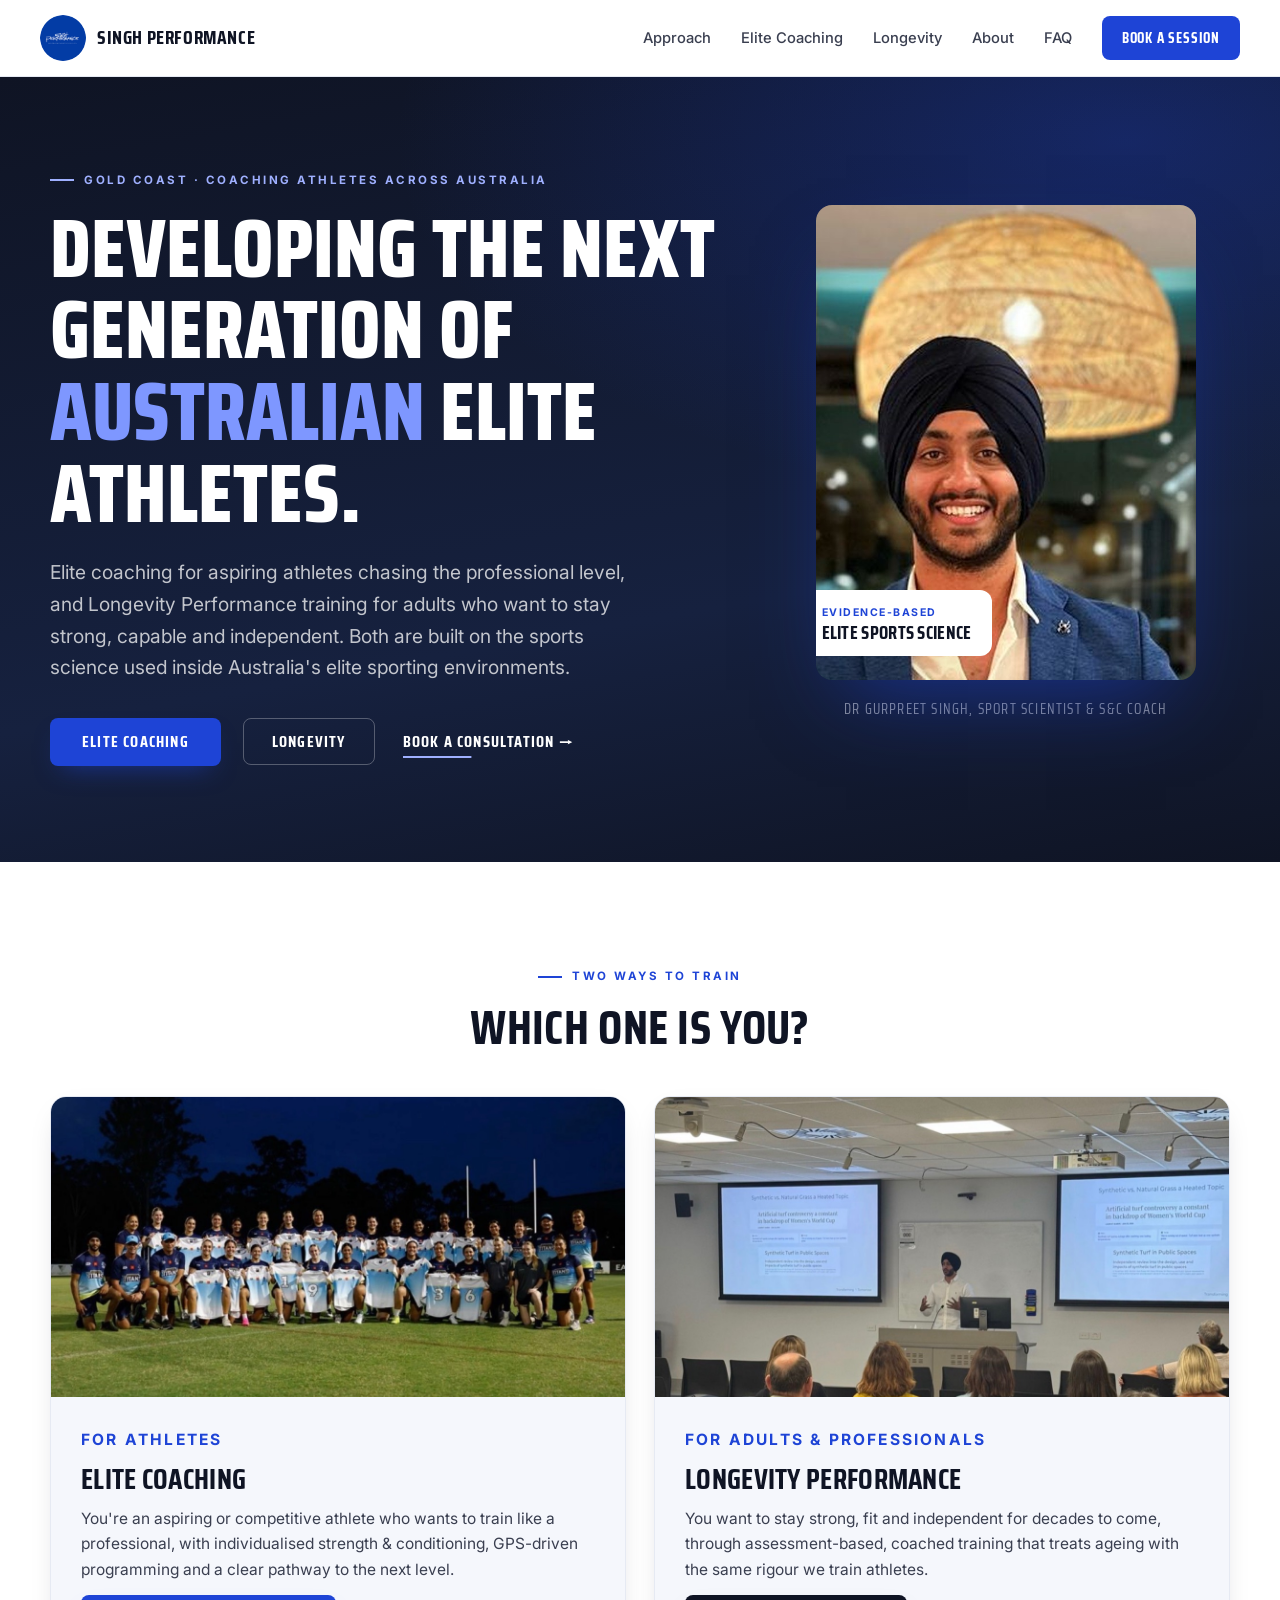
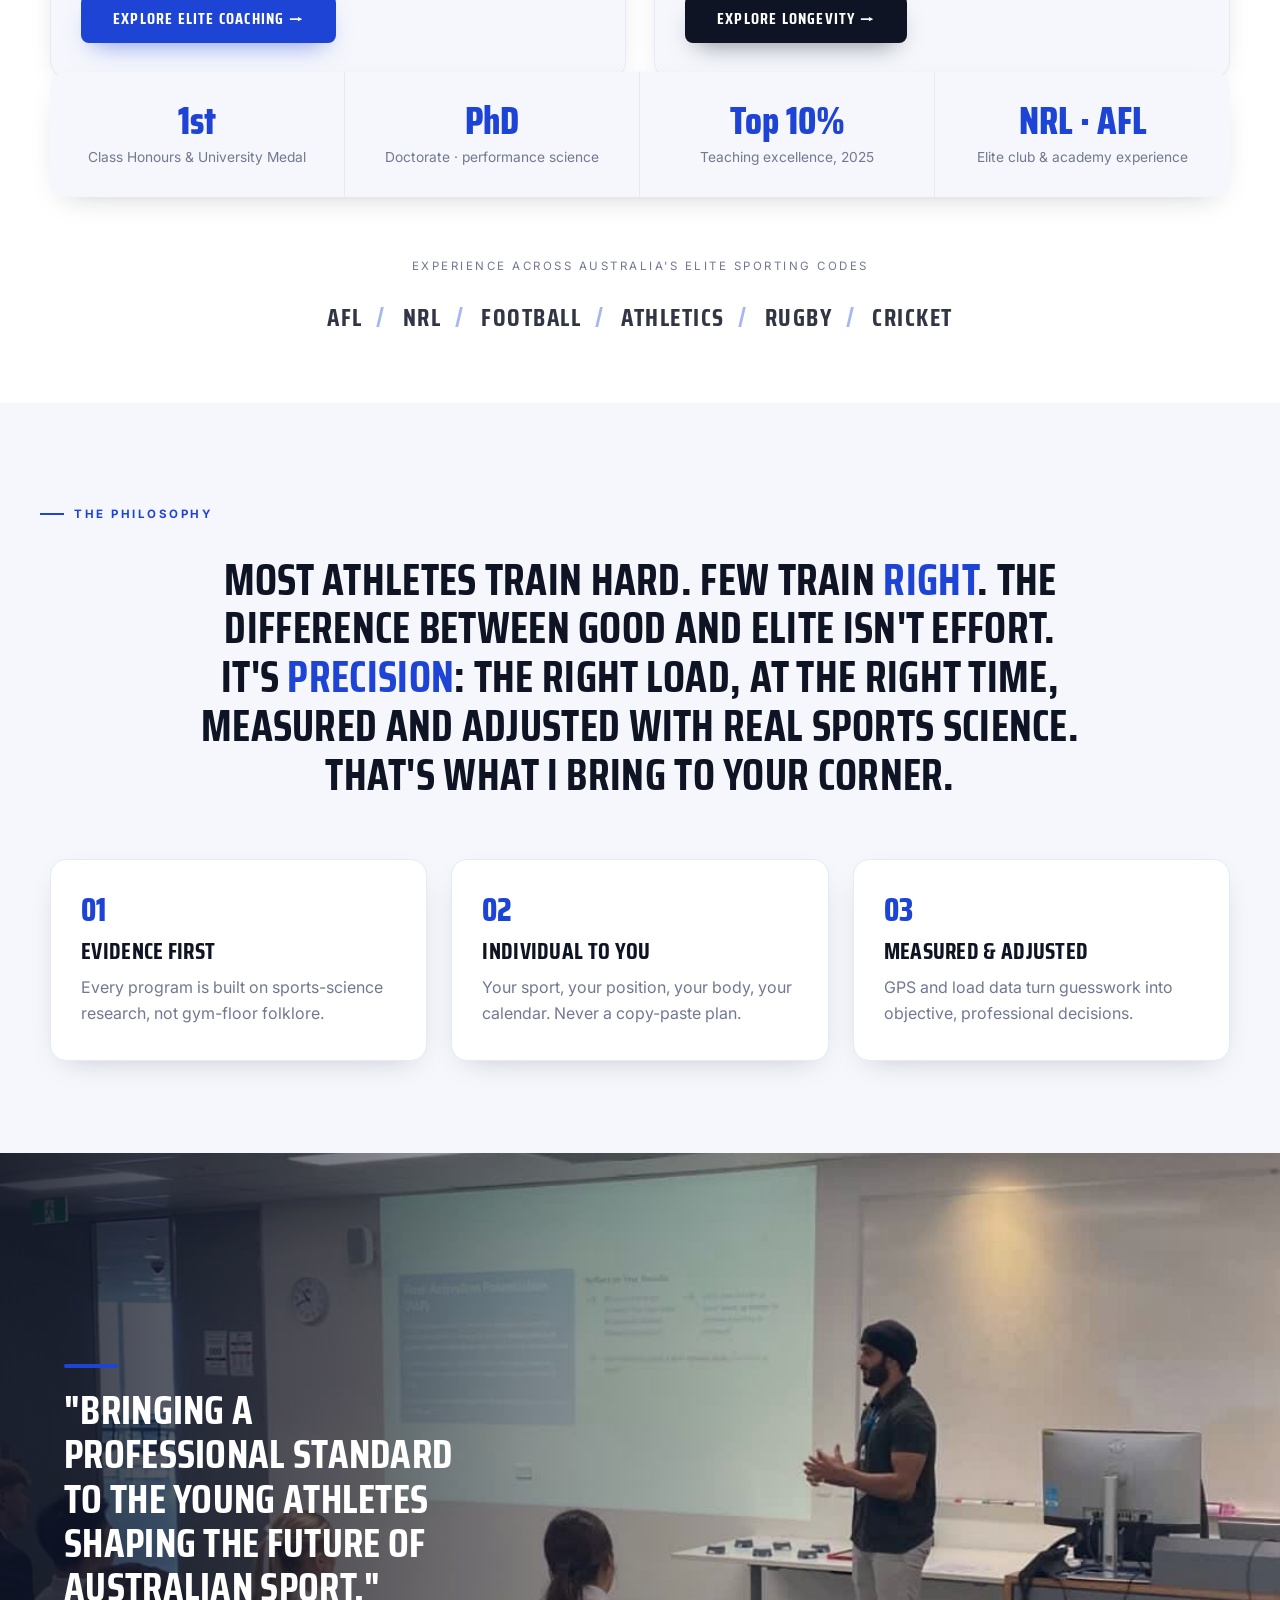
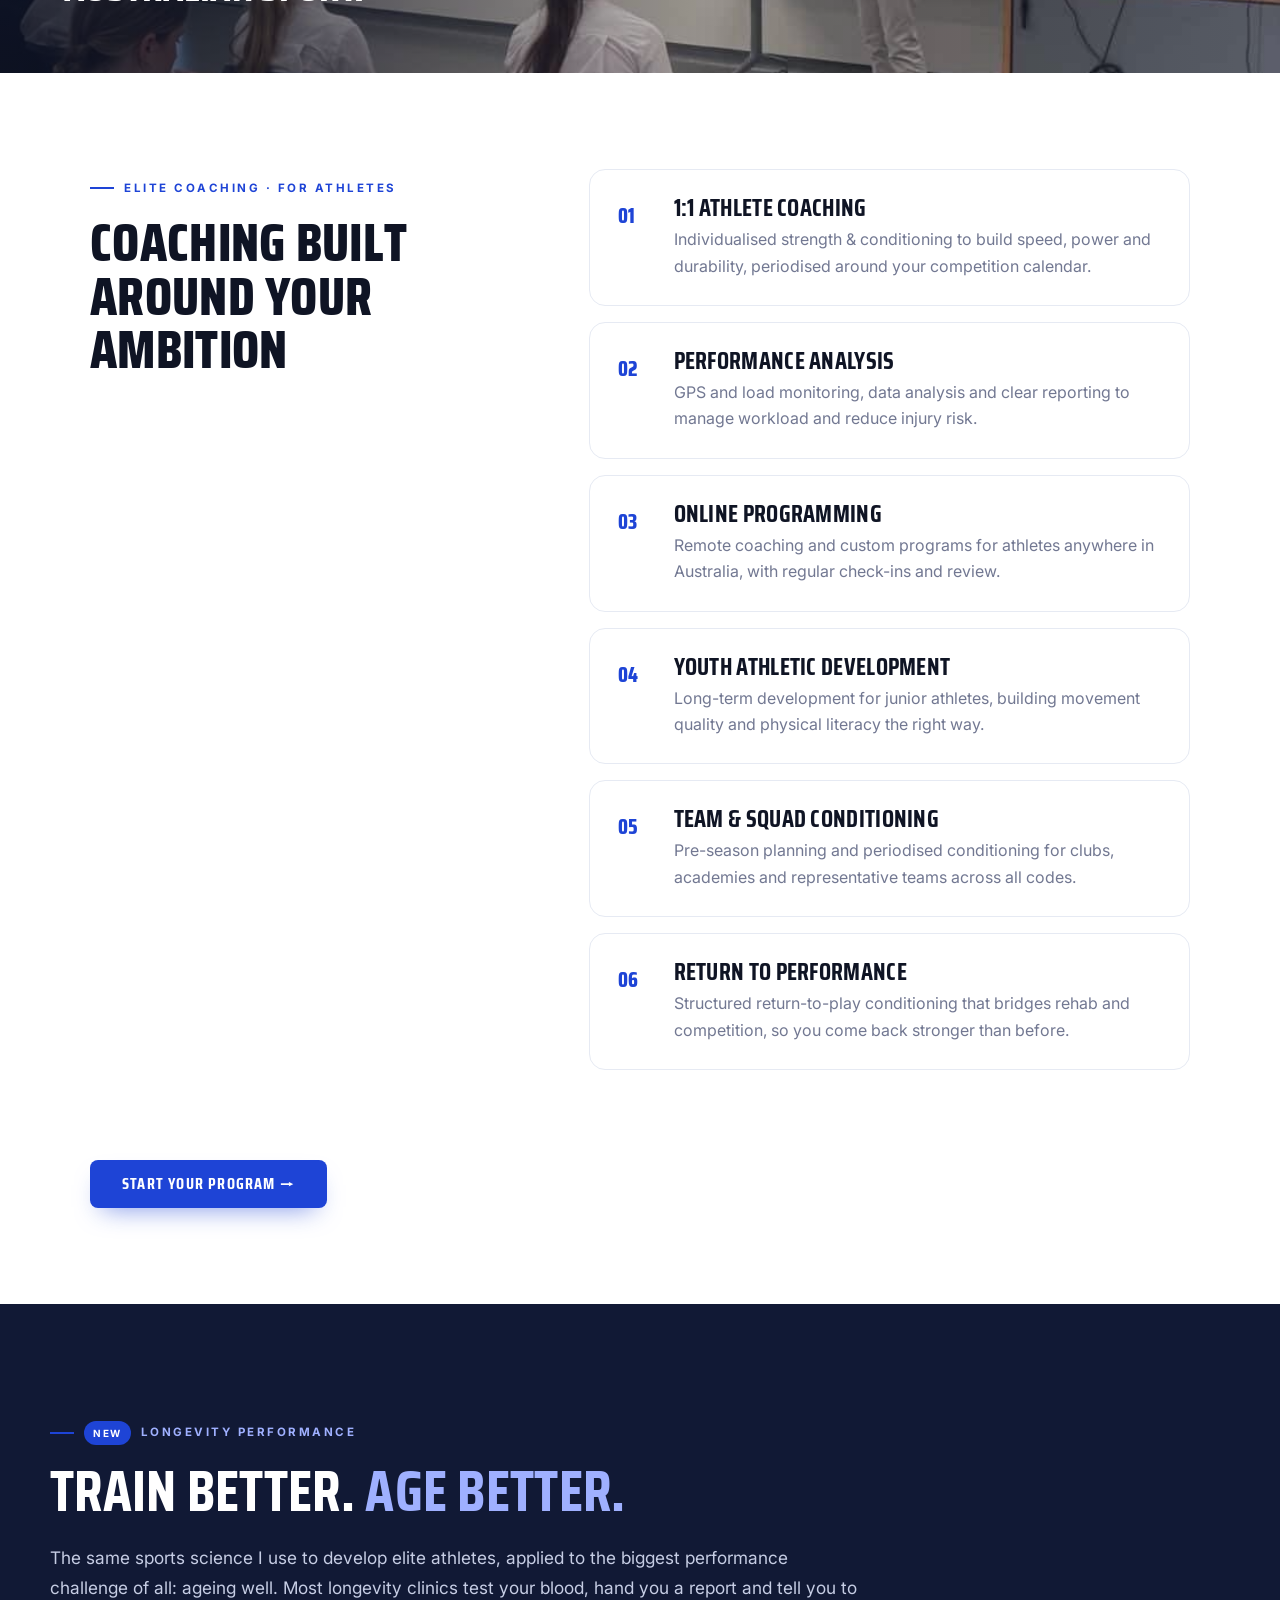
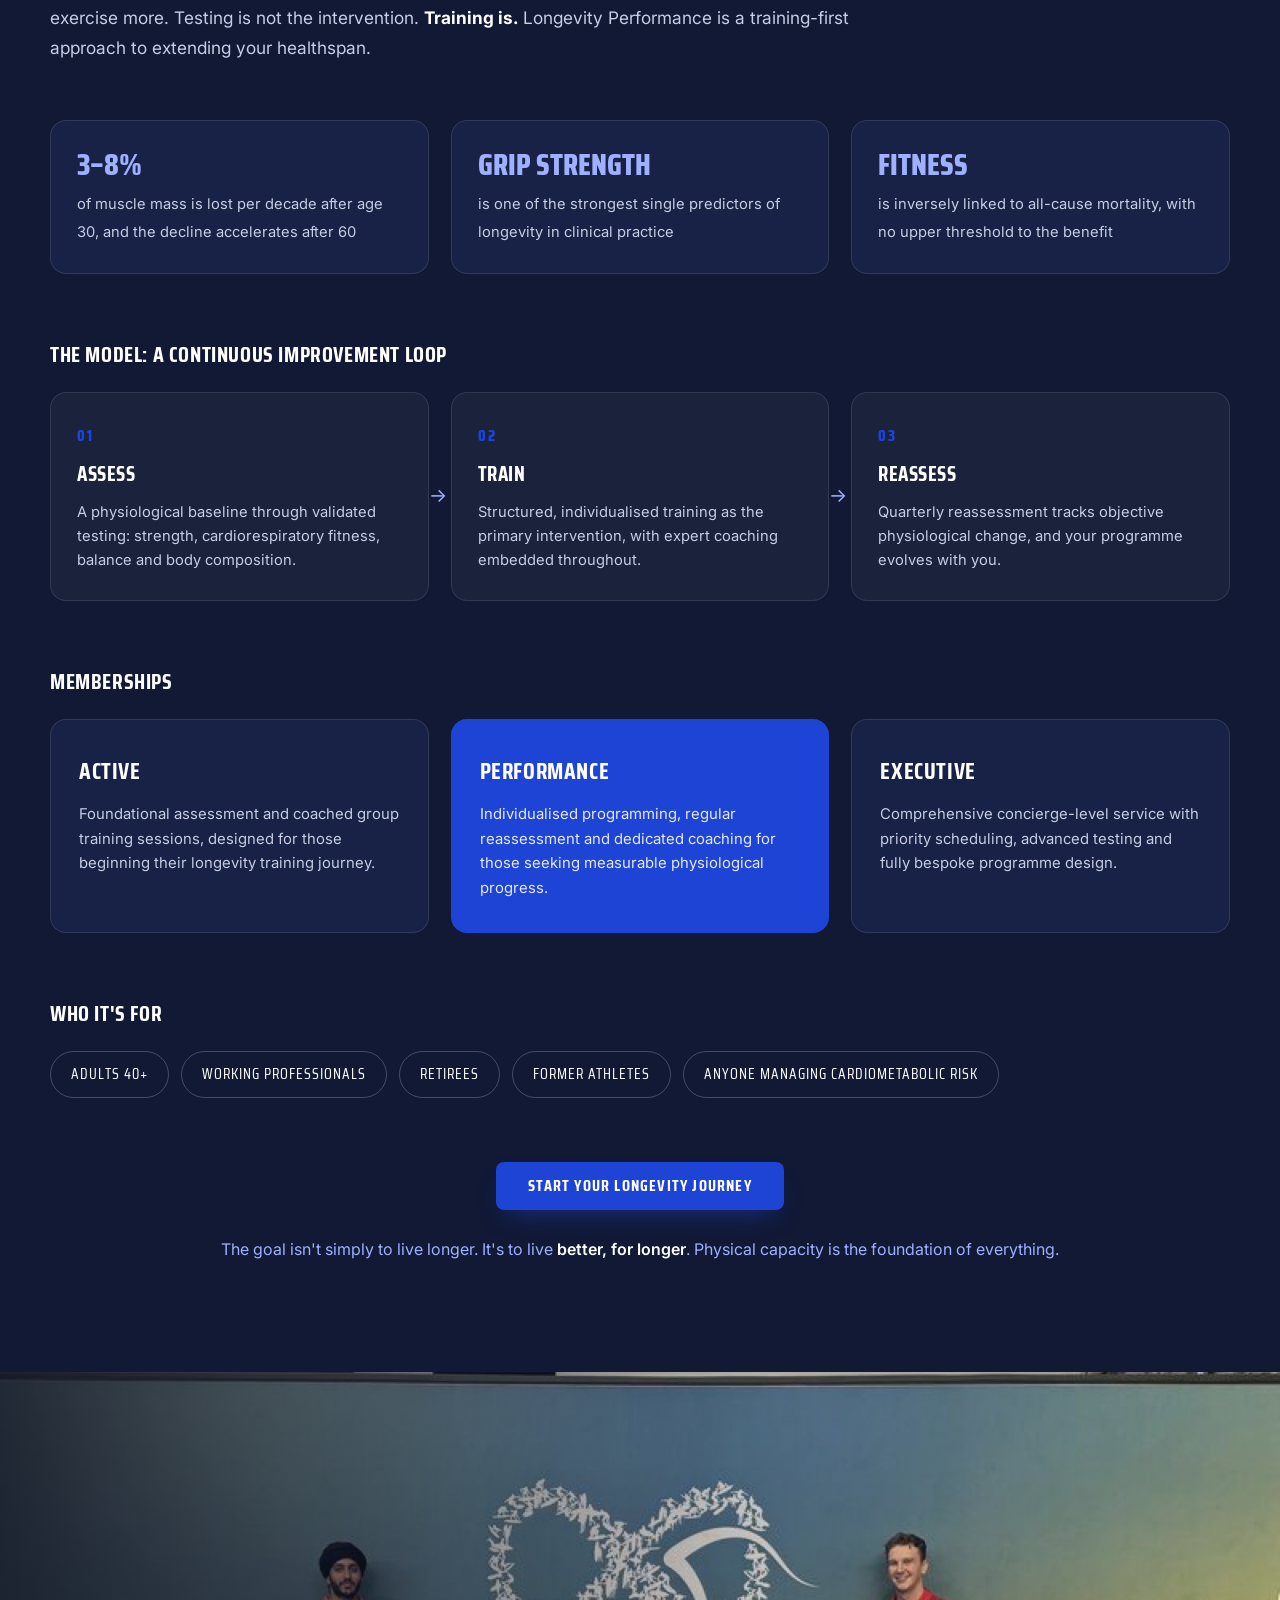
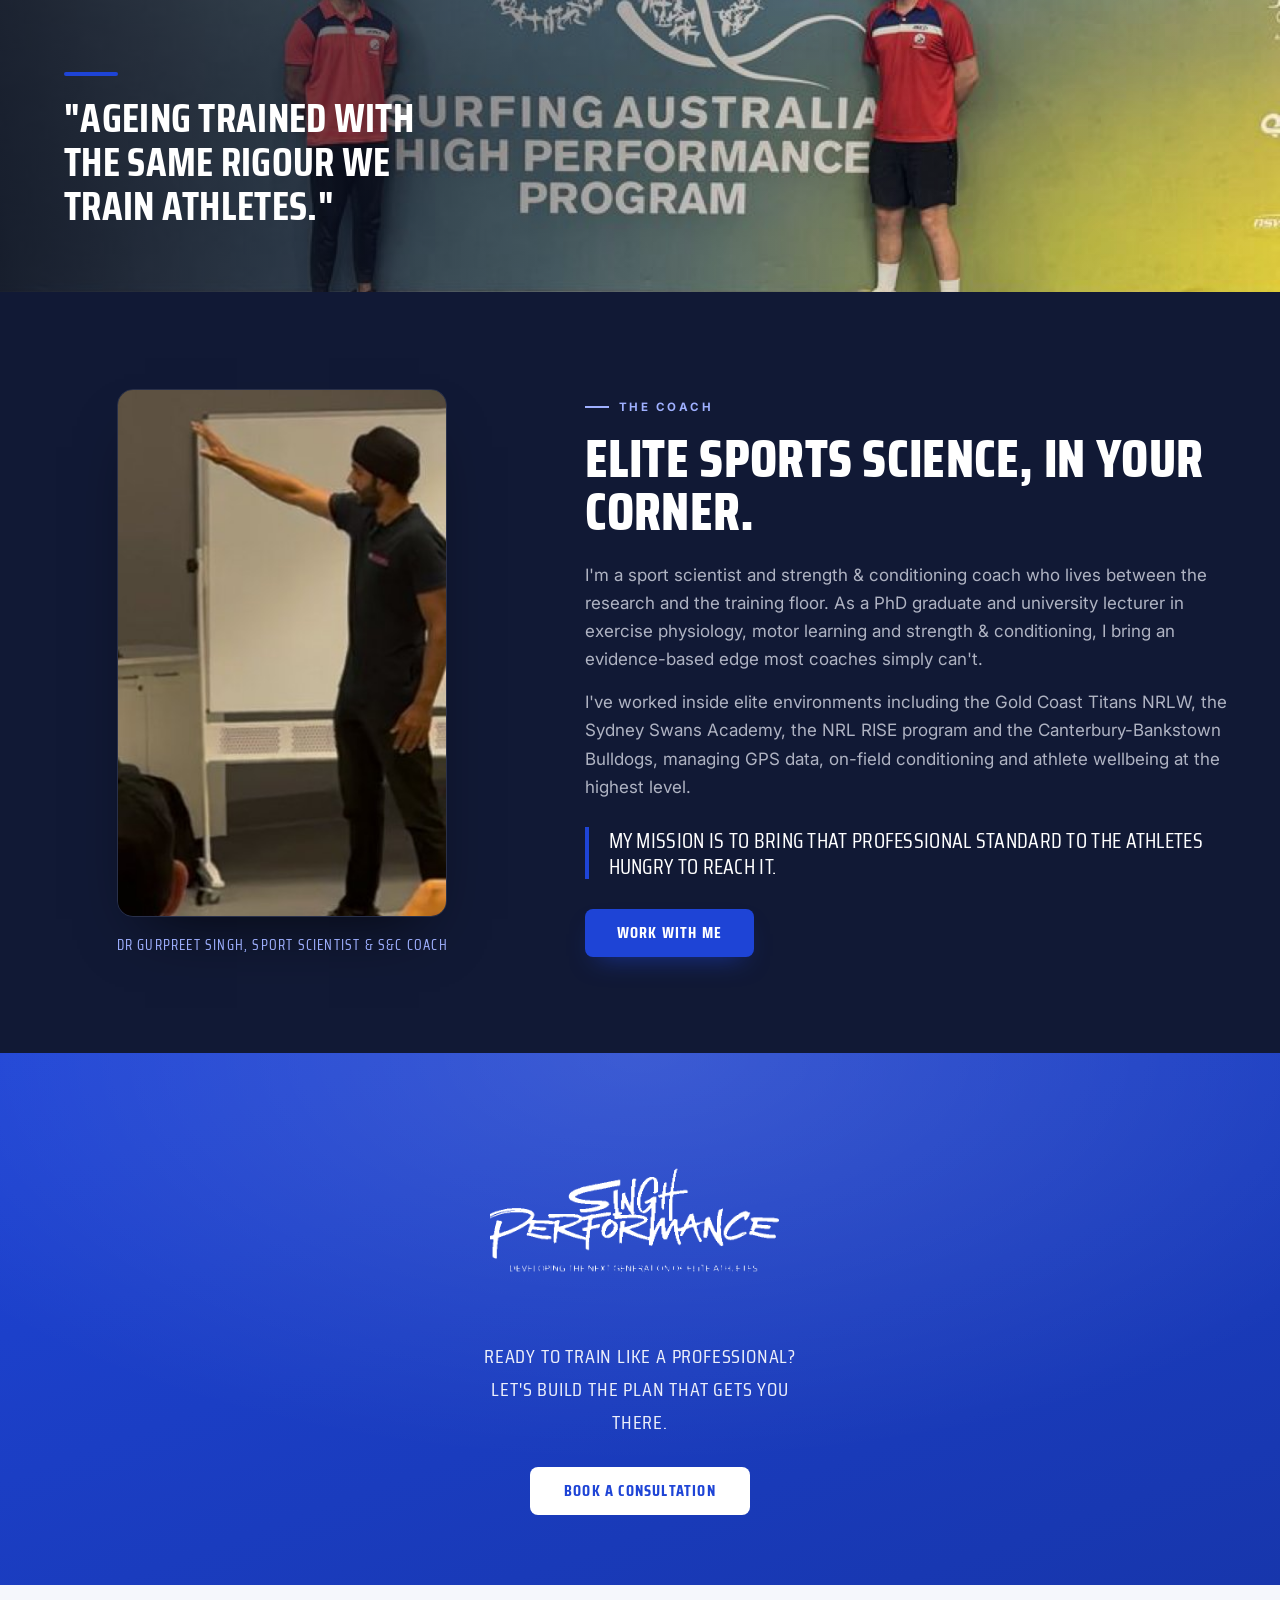
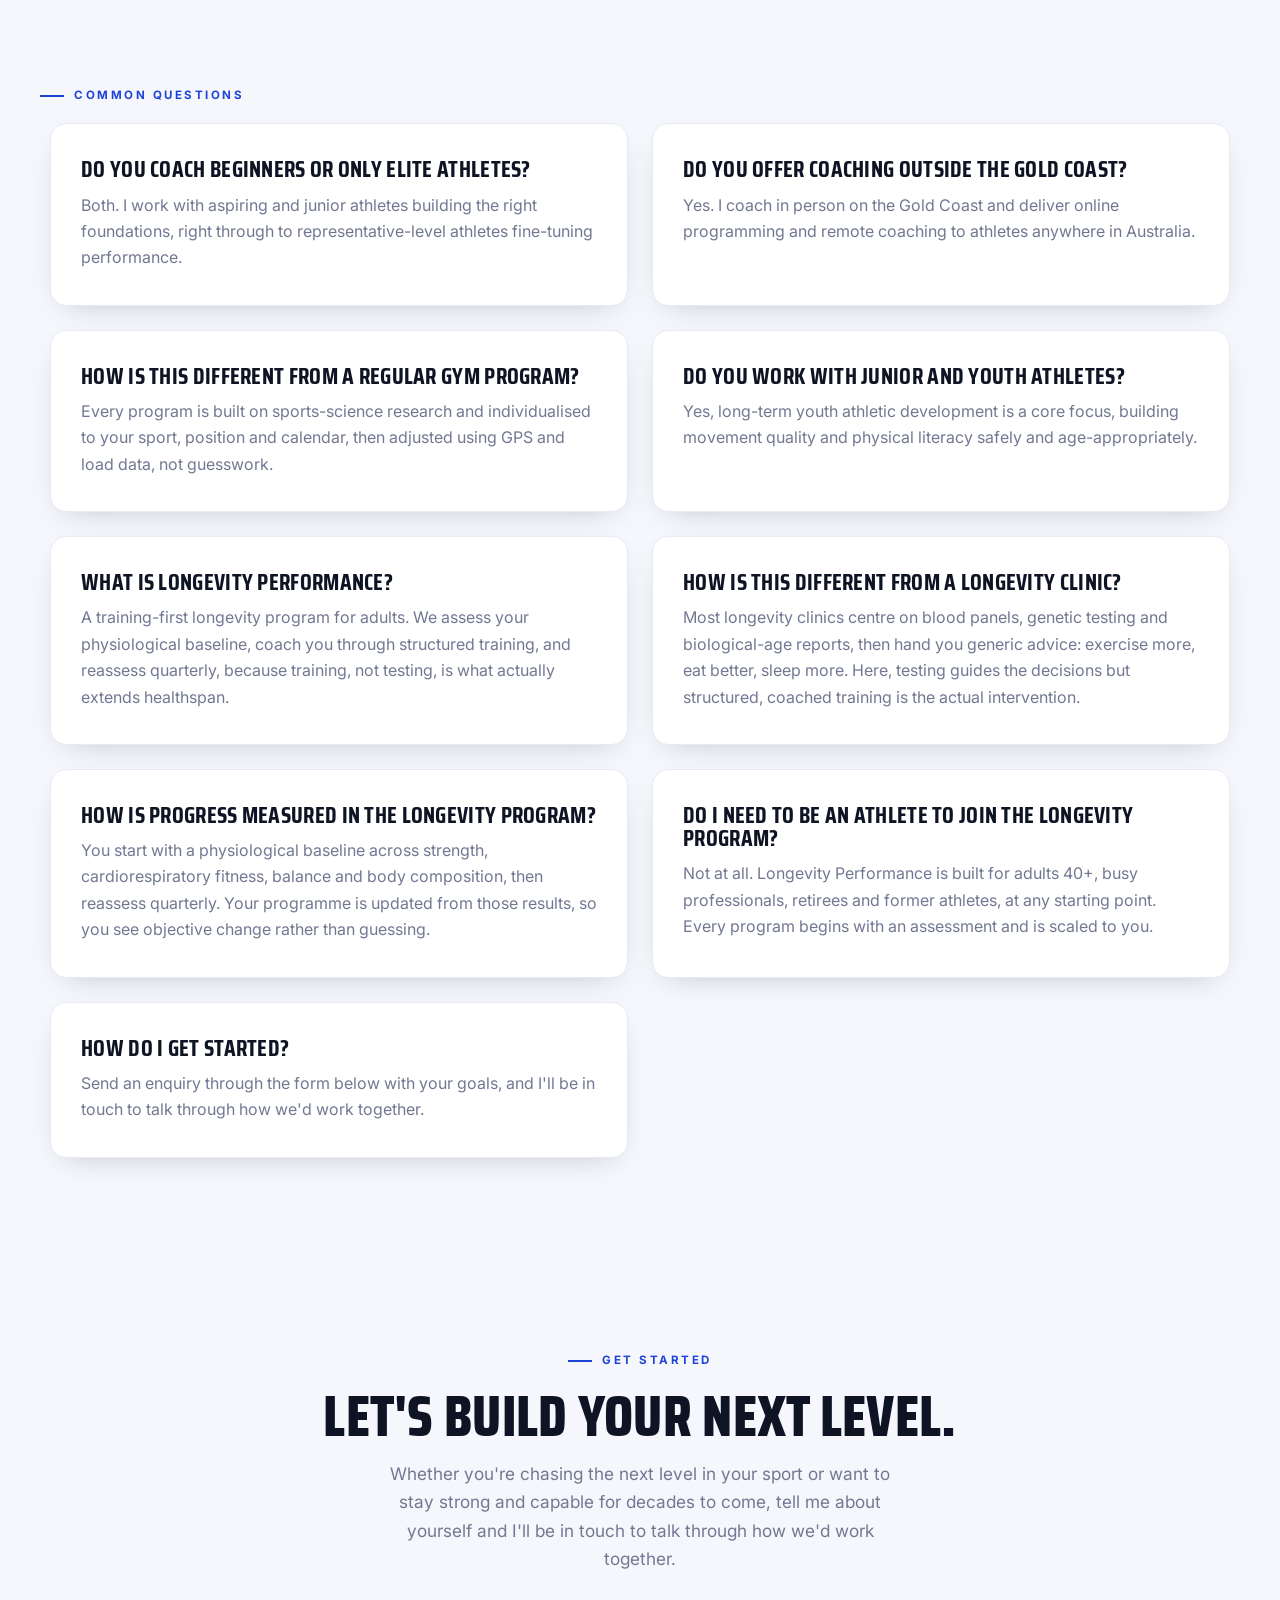
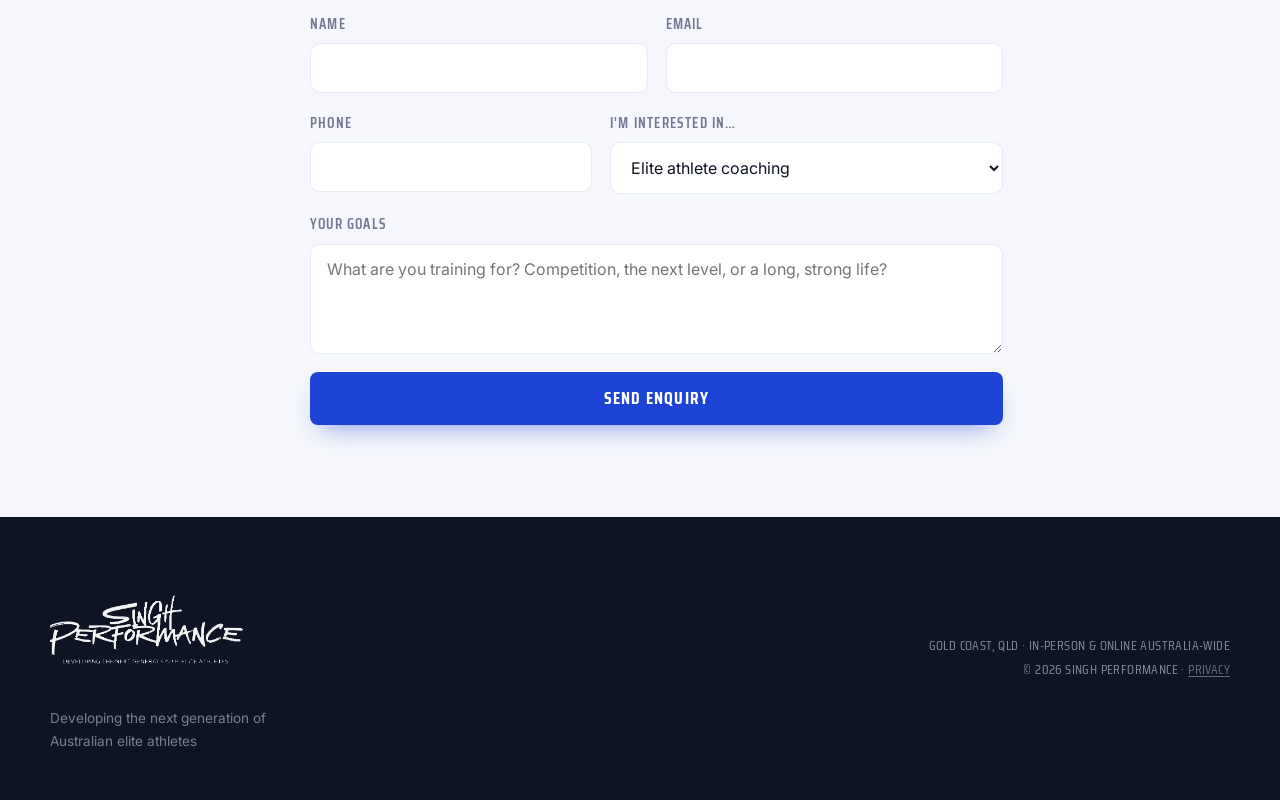
==== index.html @ 0041973e "Add two longevity FAQs from the Longevity Performance deck Co-Authored-By: Claude Fable 5 <noreply@a" ====
<!DOCTYPE html>
<html lang="en">
<head>
<meta charset="UTF-8" />
<meta name="viewport" content="width=device-width, initial-scale=1.0" />

<!-- Google tag (gtag.js) -->
<script async src="https://www.googletagmanager.com/gtag/js?id=G-8RPVHQFWWF"></script>
<script>
  window.dataLayer = window.dataLayer || [];
  function gtag(){dataLayer.push(arguments);}
  gtag('js', new Date());
  gtag('config', 'G-8RPVHQFWWF');
</script>

<!-- Microsoft Clarity (heatmaps + session recordings) -->
<script type="text/javascript">
  (function(c,l,a,r,i,t,y){
      c[a]=c[a]||function(){(c[a].q=c[a].q||[]).push(arguments)};
      t=l.createElement(r);t.async=1;t.src="https://www.clarity.ms/tag/"+i;
      y=l.getElementsByTagName(r)[0];y.parentNode.insertBefore(t,y);
  })(window, document, "clarity", "script", "xoti4fgaty");
</script>

<title>Singh Performance | Elite Strength &amp; Conditioning Coaching in Gold Coast</title>
<meta name="description" content="Evidence-based strength & conditioning for aspiring athletes, plus Longevity Performance training to help adults build strength, fitness and healthspan. Gold Coast based, in-person and online. Led by Dr Gurpreet Singh, sport scientist, PhD graduate and university lecturer." />
<meta name="keywords" content="strength and conditioning Gold Coast, sports performance coach, athletic development, aspiring athletes, performance analysis, online coaching, sports scientist, longevity training Gold Coast, healthspan, strength training over 40, ageing well exercise" />
<meta name="author" content="Dr Gurpreet Singh" />
<link rel="canonical" href="https://singh-performance.vercel.app/" />

<meta property="og:type" content="website" />
<meta property="og:title" content="Singh Performance | Take Your Performance to the Next Level" />
<meta property="og:description" content="Evidence-based coaching for aspiring athletes ready to train like professionals. Gold Coast · in-person & online." />
<meta property="og:image" content="https://singh-performance.vercel.app/assets/logo-400.png" />
<meta property="og:url" content="https://singh-performance.vercel.app/" />
<meta name="twitter:card" content="summary_large_image" />

<link rel="icon" type="image/png" href="assets/logo-circle-128.png" />
<link rel="preconnect" href="https://fonts.googleapis.com" />
<link rel="preconnect" href="https://fonts.gstatic.com" crossorigin />
<link href="https://fonts.googleapis.com/css2?family=Saira+Condensed:wght@500;600;700;800&family=Inter:wght@400;500;600;700&display=swap" rel="stylesheet" />
<link rel="stylesheet" href="styles.css" />

<script type="application/ld+json">
{
  "@context": "https://schema.org",
  "@type": "SportsActivityLocation",
  "name": "Singh Performance",
  "description": "Evidence-based strength & conditioning for aspiring athletes and teams, plus Longevity Performance, a training-first healthspan program for adults.",
  "slogan": "Developing the next generation of Australian elite athletes",
  "image": "https://singh-performance.vercel.app/assets/logo-400.png",
  "url": "https://singh-performance.vercel.app/",
  "areaServed": "Australia",
  "address": { "@type": "PostalAddress", "addressRegion": "QLD", "addressLocality": "Gold Coast", "addressCountry": "AU" },
  "geo": { "@type": "GeoCoordinates", "latitude": -28.0167, "longitude": 153.4000 },
  "founder": { "@type": "Person", "name": "Dr Gurpreet Singh", "jobTitle": "Sport Scientist & Strength and Conditioning Coach", "alumniOf": "Southern Cross University" }
}
</script>

<script type="application/ld+json">
{
  "@context": "https://schema.org",
  "@type": "FAQPage",
  "mainEntity": [
    {"@type":"Question","name":"Do you coach beginners or only elite athletes?","acceptedAnswer":{"@type":"Answer","text":"Both. I work with aspiring and junior athletes building the right foundations, right through to representative-level athletes fine-tuning performance."}},
    {"@type":"Question","name":"Do you offer coaching outside the Gold Coast?","acceptedAnswer":{"@type":"Answer","text":"Yes. I coach in person on the Gold Coast and deliver online programming and remote coaching to athletes anywhere in Australia."}},
    {"@type":"Question","name":"How is this different from a regular gym program?","acceptedAnswer":{"@type":"Answer","text":"Every program is built on sports-science research and individualised to your sport, position and calendar, then adjusted using GPS and load data, not guesswork."}},
    {"@type":"Question","name":"Do you work with junior and youth athletes?","acceptedAnswer":{"@type":"Answer","text":"Yes, long-term youth athletic development is a core focus, building movement quality and physical literacy safely and age-appropriately."}},
    {"@type":"Question","name":"What is Longevity Performance?","acceptedAnswer":{"@type":"Answer","text":"A training-first longevity program for adults: assess your physiological baseline, train with structured coaching, and reassess quarterly. Training, not testing, is the intervention that extends healthspan."}},
    {"@type":"Question","name":"How is this different from a longevity clinic?","acceptedAnswer":{"@type":"Answer","text":"Most longevity clinics centre on blood panels, genetic testing and biological-age reports, then hand you generic advice: exercise more, eat better, sleep more. Here, testing guides the decisions but structured, coached training is the actual intervention."}},
    {"@type":"Question","name":"How is progress measured in the longevity program?","acceptedAnswer":{"@type":"Answer","text":"You start with a physiological baseline across strength, cardiorespiratory fitness, balance and body composition, then reassess quarterly. Your programme is updated from those results, so you see objective change rather than guessing."}},
    {"@type":"Question","name":"Do I need to be an athlete to join the longevity program?","acceptedAnswer":{"@type":"Answer","text":"No. Longevity Performance is built for adults 40+, busy professionals, retirees and former athletes at any starting point. Every program begins with an assessment and is scaled to the individual."}},
    {"@type":"Question","name":"How do I get started?","acceptedAnswer":{"@type":"Answer","text":"Send an enquiry through the contact form with your goals, and Dr Singh will be in touch to talk through how you'd work together."}}
  ]
}
</script>
</head>
<body>

<span id="top" aria-hidden="true"></span>
<!-- NAV -->
<header class="nav">
  <a class="brand" href="#top" aria-label="Singh Performance, back to top">
    <img src="assets/logo-circle-128.png" alt="Singh Performance" width="46" height="46" />
    <span>Singh Performance</span>
  </a>
  <button class="nav__toggle" aria-label="Open menu" aria-expanded="false" aria-controls="nav-links">
    <span></span><span></span><span></span>
  </button>
  <nav class="nav__links" id="nav-links">
    <a href="#approach">Approach</a>
    <a href="#elite">Elite Coaching</a>
    <a href="#longevity">Longevity</a>
    <a href="#about">About</a>
    <a href="#faq">FAQ</a>
    <a href="#contact" class="link-cta">Book a session</a>
  </nav>
</header>

<!-- HERO -->
<section class="hero">
  <div class="hero__grid">
    <div class="hero__text">
      <p class="kicker">Gold Coast · Coaching athletes across Australia</p>
      <h1>Developing the next generation of <em>Australian</em> elite athletes.</h1>
      <p class="lede">Elite coaching for aspiring athletes chasing the professional level, and Longevity Performance training for adults who want to stay strong, capable and independent. Both are built on the sports science used inside Australia's elite sporting environments.</p>
      <div class="hero__actions">
        <a href="#elite" class="btn btn--solid">Elite Coaching</a>
        <a href="#longevity" class="btn btn--ghost">Longevity</a>
        <a href="#contact" class="btn btn--text">Book a consultation →</a>
      </div>
    </div>
    <div class="hero__mark">
      <div class="hero__photo">
        <img src="assets/hero-portrait.jpg" alt="Dr Gurpreet Singh, sport scientist and strength & conditioning coach" />
        <div class="hero__badge"><span>Evidence-based</span><strong>Elite sports science</strong></div>
      </div>
      <p class="hero__tag">Dr Gurpreet Singh, Sport Scientist &amp; S&amp;C Coach</p>
    </div>
  </div>
</section>

<!-- TWO PATHWAYS -->
<section class="paths" id="pathways">
  <div class="paths__intro">
    <p class="kicker kicker--center">Two ways to train</p>
    <h2>Which one is you?</h2>
  </div>
  <div class="paths__grid">
    <a class="path" href="#elite">
      <div class="path__media"><img src="assets/path-elite.jpg" alt="Gold Coast Titans NRLW squad at a jersey presentation" loading="lazy" /></div>
      <div class="path__body">
        <p class="path__kicker">For athletes</p>
        <h3>Elite Coaching</h3>
        <p>You're an aspiring or competitive athlete who wants to train like a professional, with individualised strength &amp; conditioning, GPS-driven programming and a clear pathway to the next level.</p>
        <span class="path__cta btn btn--solid">Explore elite coaching →</span>
      </div>
    </a>
    <a class="path" href="#longevity">
      <div class="path__media"><img src="assets/path-longevity.jpg" alt="Dr Gurpreet Singh presenting exercise science to a community audience" loading="lazy" /></div>
      <div class="path__body">
        <p class="path__kicker">For adults &amp; professionals</p>
        <h3>Longevity Performance</h3>
        <p>You want to stay strong, fit and independent for decades to come, through assessment-based, coached training that treats ageing with the same rigour we train athletes.</p>
        <span class="path__cta btn btn--dark">Explore longevity →</span>
      </div>
    </a>
  </div>
</section>

<!-- STATS / CREDIBILITY -->
<section class="stats">
  <div class="stats__inner">
    <div class="stat"><strong>1st</strong><span>Class Honours &amp; University Medal</span></div>
    <div class="stat"><strong>PhD</strong><span>Doctorate · performance science</span></div>
    <div class="stat"><strong>Top 10%</strong><span>Teaching excellence, 2025</span></div>
    <div class="stat"><strong>NRL · AFL</strong><span>Elite club &amp; academy experience</span></div>
  </div>
</section>

<!-- AUSTRALIAN SPORT STRIP -->
<section class="codes">
  <span class="codes__label">Experience across Australia's elite sporting codes</span>
  <ul class="codes__list">
    <li>AFL</li><li>NRL</li><li>Football</li><li>Athletics</li><li>Rugby</li><li>Cricket</li>
  </ul>
</section>

<!-- APPROACH / PHILOSOPHY -->
<section class="approach" id="approach">
  <p class="kicker kicker--center">The philosophy</p>
  <p class="statement">Most athletes train hard. Few train <em>right</em>. The difference between good and elite isn't effort. It's <em>precision</em>: the right load, at the right time, measured and adjusted with real sports science. That's what I bring to your corner.</p>
  <div class="pillars">
    <div class="pillar"><span>01</span><h3>Evidence first</h3><p>Every program is built on sports-science research, not gym-floor folklore.</p></div>
    <div class="pillar"><span>02</span><h3>Individual to you</h3><p>Your sport, your position, your body, your calendar. Never a copy-paste plan.</p></div>
    <div class="pillar"><span>03</span><h3>Measured &amp; adjusted</h3><p>GPS and load data turn guesswork into objective, professional decisions.</p></div>
  </div>
</section>

<!-- ACTION BAND -->
<section class="band">
  <img src="assets/band-coaching.jpg" alt="Dr Gurpreet Singh coaching young athletes" />
  <div class="band__overlay">
    <p class="band__quote">"Bringing a professional standard to the young athletes shaping the future of Australian sport."</p>
  </div>
</section>

<!-- SERVICES -->
<section class="services" id="elite">
  <div class="services__intro">
    <p class="kicker">Elite Coaching · For athletes</p>
    <h2>Coaching built around your ambition</h2>
  </div>
  <ol class="svc-list">
    <li class="svc">
      <span class="svc__no">01</span>
      <div class="svc__body"><h3>1:1 Athlete Coaching</h3><p>Individualised strength &amp; conditioning to build speed, power and durability, periodised around your competition calendar.</p></div>
    </li>
    <li class="svc">
      <span class="svc__no">02</span>
      <div class="svc__body"><h3>Performance Analysis</h3><p>GPS and load monitoring, data analysis and clear reporting to manage workload and reduce injury risk.</p></div>
    </li>
    <li class="svc">
      <span class="svc__no">03</span>
      <div class="svc__body"><h3>Online Programming</h3><p>Remote coaching and custom programs for athletes anywhere in Australia, with regular check-ins and review.</p></div>
    </li>
    <li class="svc">
      <span class="svc__no">04</span>
      <div class="svc__body"><h3>Youth Athletic Development</h3><p>Long-term development for junior athletes, building movement quality and physical literacy the right way.</p></div>
    </li>
    <li class="svc">
      <span class="svc__no">05</span>
      <div class="svc__body"><h3>Team &amp; Squad Conditioning</h3><p>Pre-season planning and periodised conditioning for clubs, academies and representative teams across all codes.</p></div>
    </li>
    <li class="svc">
      <span class="svc__no">06</span>
      <div class="svc__body"><h3>Return to Performance</h3><p>Structured return-to-play conditioning that bridges rehab and competition, so you come back stronger than before.</p></div>
    </li>
  </ol>
  <div class="svc-cta">
    <a href="#contact" class="btn btn--solid">Start your program →</a>
  </div>
</section>

<!-- LONGEVITY PERFORMANCE -->
<section class="longevity" id="longevity">
  <div class="longevity__inner">
    <div class="longevity__head">
      <p class="kicker kicker--light"><span class="longevity__new">New</span> Longevity Performance</p>
      <h2>Train better. <em>Age better.</em></h2>
      <p class="longevity__lede">The same sports science I use to develop elite athletes, applied to the biggest performance challenge of all: ageing well. Most longevity clinics test your blood, hand you a report and tell you to exercise more. Testing is not the intervention. <strong>Training is.</strong> Longevity Performance is a training-first approach to extending your healthspan.</p>
    </div>

    <div class="longevity__facts">
      <div class="lfact"><strong>3–8%</strong><span>of muscle mass is lost per decade after age 30, and the decline accelerates after 60</span></div>
      <div class="lfact"><strong>Grip strength</strong><span>is one of the strongest single predictors of longevity in clinical practice</span></div>
      <div class="lfact"><strong>Fitness</strong><span>is inversely linked to all-cause mortality, with no upper threshold to the benefit</span></div>
    </div>

    <div class="longevity__loop">
      <h3 class="longevity__subhead">The model: a continuous improvement loop</h3>
      <ol class="loop">
        <li><span>01</span><h4>Assess</h4><p>A physiological baseline through validated testing: strength, cardiorespiratory fitness, balance and body composition.</p></li>
        <li><span>02</span><h4>Train</h4><p>Structured, individualised training as the primary intervention, with expert coaching embedded throughout.</p></li>
        <li><span>03</span><h4>Reassess</h4><p>Quarterly reassessment tracks objective physiological change, and your programme evolves with you.</p></li>
      </ol>
    </div>

    <div class="longevity__tiers">
      <h3 class="longevity__subhead">Memberships</h3>
      <div class="tiers">
        <div class="tier">
          <h4>Active</h4>
          <p>Foundational assessment and coached group training sessions, designed for those beginning their longevity training journey.</p>
        </div>
        <div class="tier tier--feature">
          <h4>Performance</h4>
          <p>Individualised programming, regular reassessment and dedicated coaching for those seeking measurable physiological progress.</p>
        </div>
        <div class="tier">
          <h4>Executive</h4>
          <p>Comprehensive concierge-level service with priority scheduling, advanced testing and fully bespoke programme design.</p>
        </div>
      </div>
    </div>

    <div class="longevity__who">
      <h3 class="longevity__subhead">Who it's for</h3>
      <ul class="who">
        <li>Adults 40+</li><li>Working professionals</li><li>Retirees</li><li>Former athletes</li><li>Anyone managing cardiometabolic risk</li>
      </ul>
    </div>

    <div class="longevity__cta">
      <a href="#contact" class="btn btn--solid">Start your longevity journey</a>
      <p class="longevity__vision">The goal isn't simply to live longer. It's to live <em>better, for longer</em>. Physical capacity is the foundation of everything.</p>
    </div>
  </div>
</section>

<!-- HIGH PERFORMANCE BAND -->
<section class="band">
  <img src="assets/band-highperformance.jpg" alt="Dr Gurpreet Singh at the Surfing Australia High Performance Program" />
  <div class="band__overlay">
    <p class="band__quote">"Ageing trained with the same rigour we train athletes."</p>
  </div>
</section>

<!-- ABOUT -->
<section class="about" id="about">
  <div class="about__media">
    <div class="about__photo"><img src="assets/about-coach.jpg" alt="Dr Gurpreet Singh coaching a performance session" /></div>
    <p class="about__caption">Dr Gurpreet Singh, Sport Scientist &amp; S&amp;C Coach</p>
  </div>
  <div class="about__body">
    <p class="kicker">The coach</p>
    <h2>Elite sports science, in your corner.</h2>
    <p>I'm a sport scientist and strength &amp; conditioning coach who lives between the research and the training floor. As a PhD graduate and university lecturer in exercise physiology, motor learning and strength &amp; conditioning, I bring an evidence-based edge most coaches simply can't.</p>
    <p>I've worked inside elite environments including the Gold Coast Titans NRLW, the Sydney Swans Academy, the NRL RISE program and the Canterbury-Bankstown Bulldogs, managing GPS data, on-field conditioning and athlete wellbeing at the highest level.</p>
    <p class="about__mission">My mission is to bring that professional standard to the athletes hungry to reach it.</p>
    <a href="#contact" class="btn btn--solid">Work with me</a>
  </div>
</section>

<!-- BRAND BAND -->
<section class="brandband">
  <img class="brandband__mark" src="assets/wordmark-white.png" alt="Singh Performance" />
  <p class="brandband__tag">Ready to train like a professional? Let's build the plan that gets you there.</p>
  <a href="#contact" class="btn brandband__cta">Book a consultation</a>
</section>

<!-- FAQ -->
<section class="approach" id="faq">
  <p class="kicker kicker--center">Common questions</p>
  <div class="pillars pillars--faq">
    <div class="pillar"><h3>Do you coach beginners or only elite athletes?</h3><p>Both. I work with aspiring and junior athletes building the right foundations, right through to representative-level athletes fine-tuning performance.</p></div>
    <div class="pillar"><h3>Do you offer coaching outside the Gold Coast?</h3><p>Yes. I coach in person on the Gold Coast and deliver online programming and remote coaching to athletes anywhere in Australia.</p></div>
    <div class="pillar"><h3>How is this different from a regular gym program?</h3><p>Every program is built on sports-science research and individualised to your sport, position and calendar, then adjusted using GPS and load data, not guesswork.</p></div>
    <div class="pillar"><h3>Do you work with junior and youth athletes?</h3><p>Yes, long-term youth athletic development is a core focus, building movement quality and physical literacy safely and age-appropriately.</p></div>
    <div class="pillar"><h3>What is Longevity Performance?</h3><p>A training-first longevity program for adults. We assess your physiological baseline, coach you through structured training, and reassess quarterly, because training, not testing, is what actually extends healthspan.</p></div>
    <div class="pillar"><h3>How is this different from a longevity clinic?</h3><p>Most longevity clinics centre on blood panels, genetic testing and biological-age reports, then hand you generic advice: exercise more, eat better, sleep more. Here, testing guides the decisions but structured, coached training is the actual intervention.</p></div>
    <div class="pillar"><h3>How is progress measured in the longevity program?</h3><p>You start with a physiological baseline across strength, cardiorespiratory fitness, balance and body composition, then reassess quarterly. Your programme is updated from those results, so you see objective change rather than guessing.</p></div>
    <div class="pillar"><h3>Do I need to be an athlete to join the longevity program?</h3><p>Not at all. Longevity Performance is built for adults 40+, busy professionals, retirees and former athletes, at any starting point. Every program begins with an assessment and is scaled to you.</p></div>
    <div class="pillar"><h3>How do I get started?</h3><p>Send an enquiry through the form below with your goals, and I'll be in touch to talk through how we'd work together.</p></div>
  </div>
</section>

<!-- CONTACT -->
<section class="contact" id="contact">
  <div class="contact__inner">
    <p class="kicker kicker--light">Get started</p>
    <h2>Let's build your next level.</h2>
    <p class="contact__lede">Whether you're chasing the next level in your sport or want to stay strong and capable for decades to come, tell me about yourself and I'll be in touch to talk through how we'd work together.</p>
    <form class="form" name="enquiry" method="POST" action="https://api.web3forms.com/submit">
      <!-- Web3Forms: paste your free access key below (get it at web3forms.com using pritpal.singh.36991@gmail.com) -->
      <input type="hidden" name="access_key" value="e1cdface-5e6e-43bd-a120-fbaf34abcbf4" />
      <input type="hidden" name="subject" value="New enquiry from Singh Performance" />
      <input type="hidden" name="from_name" value="Singh Performance website" />
      <!-- Honeypot: real users never see or fill this; bots do, and get silently rejected -->
      <input type="checkbox" name="botcheck" class="hidden" style="display:none !important" tabindex="-1" autocomplete="off" />
      <div class="form__row">
        <label>Name<input type="text" name="name" required /></label>
        <label>Email<input type="email" name="email" required /></label>
      </div>
      <div class="form__row">
        <label>Phone<input type="tel" name="phone" /></label>
        <label>I'm interested in…
          <select name="enquiry_type">
            <option>Elite athlete coaching</option>
            <option>Longevity Performance</option>
            <option>Youth development (I'm a parent or guardian)</option>
            <option>Team or club conditioning</option>
            <option>Something else</option>
          </select>
        </label>
      </div>
      <label>Your goals<textarea name="message" rows="4" placeholder="What are you training for? Competition, the next level, or a long, strong life?"></textarea></label>
      <button type="submit" class="btn btn--solid btn--full">Send enquiry</button>
    </form>
  </div>
</section>

<!-- FOOTER -->
<footer class="footer">
  <div class="footer__inner">
    <div class="brand--footer">
      <img class="footer__wordmark" src="assets/wordmark-white.png" alt="Singh Performance" />
      <span>Developing the next generation of Australian elite athletes</span>
    </div>
    <p class="footer__meta">Gold Coast, QLD · In-person &amp; online Australia-wide<br />© <span id="year"></span> Singh Performance · <a href="privacy.html" class="footer__link">Privacy</a></p>
  </div>
</footer>

<script>
  document.getElementById('year').textContent = new Date().getFullYear();

  // Logo → home: the href="#top" now targets a static sentinel at the very top of the
  // document (not the sticky header), so native anchor navigation scrolls to the top
  // correctly and smoothly (via CSS scroll-behavior). No JS needed.

  // Mobile menu toggle
  (function(){
    var nav = document.querySelector('.nav');
    var toggle = document.querySelector('.nav__toggle');
    var links = document.getElementById('nav-links');
    if(!toggle || !links) return;
    function close(){ nav.classList.remove('nav--open'); toggle.setAttribute('aria-expanded','false'); }
    toggle.addEventListener('click', function(){
      var open = nav.classList.toggle('nav--open');
      toggle.setAttribute('aria-expanded', open ? 'true' : 'false');
    });
    links.querySelectorAll('a').forEach(function(a){ a.addEventListener('click', close); });
  })();

  // Nav shadow once scrolled
  (function(){
    var nav = document.querySelector('.nav');
    function onScroll(){ nav.classList.toggle('nav--scrolled', window.scrollY > 8); }
    onScroll(); window.addEventListener('scroll', onScroll, { passive:true });
  })();

  // Scroll-spy: highlight the nav link for the section in view
  (function(){
    if(!('IntersectionObserver' in window)) return;
    var links = Array.prototype.slice.call(document.querySelectorAll('.nav__links a[href^="#"]'));
    var map = {};
    links.forEach(function(a){ var id = a.getAttribute('href').slice(1); if(id) map[id] = a; });
    var sections = Object.keys(map).map(function(id){ return document.getElementById(id); }).filter(Boolean);
    var spy = new IntersectionObserver(function(entries){
      entries.forEach(function(e){
        if(e.isIntersecting){
          links.forEach(function(a){ a.classList.remove('is-active'); });
          if(map[e.target.id]) map[e.target.id].classList.add('is-active');
        }
      });
    }, { rootMargin: '-45% 0px -50% 0px' });
    sections.forEach(function(s){ spy.observe(s); });
  })();

  // Staggered scroll-reveal: adds a crafted, non-static feel
  (function(){
    var sels = ['.hero__text','.hero__mark','.stat','.codes','.statement','.pillar','.svc',
                '.paths__intro','.path','.services__intro','.svc-cta','.about__media','.about__body','.band__quote',
                '.longevity__head','.lfact','.loop > li','.tier','.longevity__who','.longevity__cta',
                '.brandband__mark','.brandband__tag','.brandband__cta','.contact__inner'];
    var els = [];
    sels.forEach(function(s){ document.querySelectorAll(s).forEach(function(el){ el.classList.add('reveal'); els.push(el); }); });
    if (!('IntersectionObserver' in window) || window.matchMedia('(prefers-reduced-motion: reduce)').matches){
      els.forEach(function(el){ el.classList.add('in'); }); return;
    }
    var obs = new IntersectionObserver(function(entries){
      entries.forEach(function(e){
        if(e.isIntersecting){
          // stagger siblings that reveal together (e.g. pillars, service rows, stats)
          var group = e.target.parentElement ? Array.prototype.slice.call(e.target.parentElement.children).filter(function(c){ return c.classList.contains('reveal'); }) : [e.target];
          var idx = Math.max(0, group.indexOf(e.target));
          e.target.style.transitionDelay = Math.min(idx * 80, 320) + 'ms';
          e.target.classList.add('in');
          obs.unobserve(e.target);
        }
      });
    }, { threshold: 0.12, rootMargin: '0px 0px -8% 0px' });
    els.forEach(function(el){ obs.observe(el); });
  })();
</script>
</body>
</html>
---- styles.css ----
/* ============================================================
   Singh Performance — bold but refined. Saira Condensed + Inter.
   Light & airy canvas, royal blue, soft cards, few dark anchors.
   ============================================================ */
:root{
  --ink:#0f1424;          /* deep navy-black */
  --navy:#111935;         /* dark section */
  --navy-2:#172246;
  --paper:#ffffff;
  --mist:#f5f7fc;         /* cool light */
  --mist-2:#eef1f8;
  --blue:#1e44d6;         /* royal */
  --blue-deep:#1736ac;
  --blue-soft:#e9edff;
  --text:#3a3f50;
  --muted:#727892;
  --line:#e6eaf3;
  --line-dark:rgba(255,255,255,.1);
  --shadow:0 24px 50px -28px rgba(15,20,36,.4);
  --shadow-sm:0 10px 30px -16px rgba(15,20,36,.28);
  --max:1180px;
  --r:16px;
}
*{box-sizing:border-box;margin:0;padding:0}
html{scroll-behavior:smooth}
body{
  font-family:'Inter',system-ui,sans-serif;
  background:var(--paper);color:var(--text);line-height:1.65;
  -webkit-font-smoothing:antialiased;font-size:17px;
}
img{max-width:100%;display:block}
a{text-decoration:none;color:inherit}
em{font-style:normal}
h1,h2,h3{font-family:'Saira Condensed',sans-serif;color:var(--ink);font-weight:700;
  line-height:1;letter-spacing:.3px;text-transform:uppercase}

/* reveal */
.reveal{opacity:0;transform:translateY(24px);transition:opacity .7s cubic-bezier(.2,.7,.2,1),transform .7s cubic-bezier(.2,.7,.2,1)}
.reveal.in{opacity:1;transform:none}
@media(prefers-reduced-motion:reduce){.reveal{opacity:1!important;transform:none!important;transition:none}}

/* shared */
.kicker{font-family:'Inter',sans-serif;font-size:.72rem;letter-spacing:2.5px;text-transform:uppercase;
  color:var(--blue);font-weight:700;margin-bottom:18px;display:inline-flex;align-items:center;gap:10px}
.kicker::before{content:"";width:24px;height:2px;background:var(--blue)}
.kicker--center{justify-content:center}
.kicker--light{color:#9fb0ff}

.btn{display:inline-block;font-family:'Saira Condensed',sans-serif;font-weight:700;text-transform:uppercase;
  letter-spacing:1.2px;font-size:1rem;cursor:pointer;border:none;transition:.2s ease;line-height:1;border-radius:8px}
.btn--solid{background:var(--blue);color:#fff;padding:16px 32px;box-shadow:0 12px 26px -12px rgba(30,68,214,.6)}
.btn--solid:hover{background:var(--blue-deep);transform:translateY(-2px)}
.btn--text{color:var(--ink);padding:16px 6px;font-weight:700;font-family:'Saira Condensed',sans-serif;
  text-transform:uppercase;letter-spacing:1.2px;border-radius:0;position:relative}
.btn--text::after{content:"";position:absolute;left:6px;right:6px;bottom:8px;height:2px;background:var(--blue);transform:scaleX(.4);transform-origin:left;transition:.25s}
.btn--text:hover{color:var(--blue)}.btn--text:hover::after{transform:scaleX(1)}
.btn--ghost{background:transparent;color:#fff;border:1.5px solid rgba(255,255,255,.28);padding:14.5px 28px}
.btn--ghost:hover{border-color:#fff;background:rgba(255,255,255,.07)}
.btn--full{width:100%;text-align:center;padding:18px;font-size:1.08rem}

/* ============ NAV ============ */
.nav{position:sticky;top:0;z-index:60;display:flex;align-items:center;justify-content:space-between;
  padding:15px 40px;background:rgba(255,255,255,.85);backdrop-filter:blur(14px);border-bottom:1px solid var(--line)}
.brand{display:flex;align-items:center;gap:11px}
.brand img{border-radius:50%}
.brand span{font-family:'Saira Condensed',sans-serif;font-weight:700;font-size:1.2rem;text-transform:uppercase;letter-spacing:.6px;color:var(--ink)}
.nav__links{display:flex;align-items:center;gap:30px}
.nav__links a{font-size:.92rem;color:var(--text);transition:.2s;font-weight:500}
.nav__links a:hover{color:var(--ink)}
.link-cta{font-family:'Saira Condensed',sans-serif!important;text-transform:uppercase;letter-spacing:.8px;
  font-weight:700!important;color:#fff!important;background:var(--blue);padding:10px 20px;border-radius:8px;font-size:.92rem}
.link-cta:hover{background:var(--blue-deep)}

/* ============ HERO ============ */
.hero{background:
    radial-gradient(110% 90% at 88% 8%, rgba(30,68,214,.32), transparent 52%),
    linear-gradient(170deg,#0f1424,#16213f 65%,#0f1424);
  color:#fff;padding:84px 40px 96px;position:relative;overflow:hidden}
.hero__grid{max-width:var(--max);margin:0 auto;display:grid;grid-template-columns:1.2fr .8fr;gap:58px;align-items:center;position:relative;z-index:2}
.hero .kicker{color:#9fb0ff}.hero .kicker::before{background:#9fb0ff}
.hero h1{color:#fff;font-size:clamp(3rem,6.4vw,5.4rem);font-weight:800;margin-bottom:22px;letter-spacing:0}
.hero h1 em{color:#7e97ff}
.lede{font-size:clamp(1.05rem,1.5vw,1.24rem);color:rgba(255,255,255,.74);max-width:50ch;margin-bottom:34px;font-weight:400}
.hero__actions{display:flex;gap:22px;align-items:center;flex-wrap:wrap}
.hero__actions .btn--text{color:#fff}.hero__actions .btn--text:hover{color:#9fb0ff}
.hero__actions .btn--text::after{background:#9fb0ff}
.hero__mark{position:relative}
.hero__photo{position:relative;width:100%;max-width:380px;margin:0 auto;border-radius:var(--r);overflow:hidden;
  aspect-ratio:4/5;box-shadow:0 40px 80px -30px rgba(30,68,214,.55)}
.hero__photo img{width:100%;height:100%;object-fit:cover;object-position:center 20%}
.hero__badge{position:absolute;left:-14px;bottom:24px;background:#fff;border-radius:12px;padding:14px 20px;
  box-shadow:var(--shadow);display:flex;flex-direction:column;gap:2px;z-index:3}
.hero__badge span{font-size:.66rem;letter-spacing:1.5px;text-transform:uppercase;color:var(--blue);font-weight:700}
.hero__badge strong{font-family:'Saira Condensed',sans-serif;text-transform:uppercase;font-size:1.15rem;color:var(--ink);letter-spacing:.3px;line-height:1}
.hero__tag{margin-top:18px;text-align:center;font-family:'Saira Condensed',sans-serif;text-transform:uppercase;
  letter-spacing:1.2px;font-size:.9rem;color:rgba(255,255,255,.5)}

/* ============ STATS ============ */
.stats{background:var(--paper);padding:0 40px}
.stats__inner{max-width:var(--max);margin:0 auto;display:grid;grid-template-columns:repeat(4,1fr);
  background:var(--mist);border-radius:var(--r);box-shadow:var(--shadow-sm);overflow:hidden;
  margin-top:-46px;position:relative;z-index:5}
.stat{padding:30px 26px;text-align:center;border-right:1px solid var(--line)}
.stat:last-child{border-right:none}
.stat strong{display:block;font-family:'Saira Condensed',sans-serif;font-weight:800;font-size:2.4rem;color:var(--blue);line-height:1;margin-bottom:8px}
.stat span{font-size:.86rem;color:var(--muted);line-height:1.4;display:block}

/* ============ CODES STRIP ============ */
.codes{max-width:var(--max);margin:0 auto;padding:60px 40px 64px;text-align:center}
.codes__label{display:block;font-size:.72rem;letter-spacing:2.5px;text-transform:uppercase;color:var(--muted);margin-bottom:22px}
.codes__list{list-style:none;display:flex;flex-wrap:wrap;justify-content:center;align-items:center;gap:14px 40px}
.codes__list li{font-family:'Saira Condensed',sans-serif;font-weight:700;text-transform:uppercase;
  font-size:clamp(1.1rem,2vw,1.55rem);letter-spacing:1.5px;color:var(--ink);position:relative;opacity:.85;transition:.2s}
.codes__list li:hover{color:var(--blue);opacity:1}
.codes__list li:not(:last-child)::after{content:"/";position:absolute;right:-23px;color:var(--blue);opacity:.45}

/* ============ APPROACH ============ */
.approach{background:var(--mist);padding:92px 40px}
.approach .kicker{display:inline-flex}
.statement{font-family:'Saira Condensed',sans-serif;font-size:clamp(1.7rem,3.4vw,2.8rem);line-height:1.12;font-weight:700;
  text-transform:uppercase;color:var(--ink);max-width:880px;margin:14px auto 60px;text-align:center;letter-spacing:.3px}
.statement em{color:var(--blue)}
.pillars{display:grid;grid-template-columns:repeat(3,1fr);gap:24px;max-width:var(--max);margin:0 auto}
.pillar{background:var(--paper);border-radius:var(--r);padding:34px 30px;box-shadow:var(--shadow-sm);
  border:1px solid var(--line);transition:.25s}
.pillar:hover{transform:translateY(-5px);box-shadow:var(--shadow)}
.pillar span{font-family:'Saira Condensed',sans-serif;font-size:2rem;font-weight:800;color:var(--blue);display:block;margin-bottom:14px;line-height:1}
.pillar h3{font-size:1.45rem;margin-bottom:10px}
.pillar p{color:var(--muted);font-size:1rem}

/* ============ ACTION BAND ============ */
.band{position:relative;height:clamp(340px,44vw,520px);overflow:hidden}
.band img{width:100%;height:100%;object-fit:cover;object-position:center 30%}
.band__overlay{position:absolute;inset:0;display:flex;align-items:flex-end;
  background:linear-gradient(90deg,rgba(15,20,36,.85),rgba(15,20,36,.2) 58%,transparent);padding:clamp(30px,5vw,70px)}
.band__quote{font-family:'Saira Condensed',sans-serif;font-weight:700;text-transform:uppercase;color:#fff;
  font-size:clamp(1.5rem,3.2vw,2.6rem);line-height:1.08;max-width:20ch;letter-spacing:.3px}
.band__quote::before{content:"";display:block;width:54px;height:4px;background:var(--blue);margin-bottom:20px;border-radius:2px}

/* ============ SERVICES ============ */
.services{max-width:var(--max);margin:0 auto;padding:96px 40px;display:grid;grid-template-columns:.85fr 1.15fr;gap:54px;align-items:start}
.services__intro h2{font-size:clamp(2.2rem,4.2vw,3.4rem);font-weight:800}
.svc-list{list-style:none;display:grid;gap:16px}
.svc{display:flex;gap:22px;padding:26px 28px;background:var(--paper);border:1px solid var(--line);
  border-radius:var(--r);transition:.22s}
.svc:hover{box-shadow:var(--shadow-sm);border-color:transparent;transform:translateY(-3px)}
.svc__no{font-family:'Saira Condensed',sans-serif;font-weight:800;font-size:1.3rem;color:var(--blue);min-width:34px;padding-top:3px}
.svc__body h3{font-size:1.5rem;margin-bottom:6px}
.svc__body p{color:var(--muted);font-size:1rem}
.svc-cta{grid-column:1/-1;margin-top:36px}

/* ============ ABOUT ============ */
.about{background:var(--navy);color:#e7eaf4;padding:96px 40px;display:grid;grid-template-columns:.85fr 1.15fr;gap:60px;align-items:center}
.about__media{text-align:center}
.about__photo{width:100%;max-width:330px;margin:0 auto;border-radius:var(--r);overflow:hidden;
  border:1px solid var(--line-dark);box-shadow:0 30px 60px -28px rgba(0,0,0,.7)}
.about__photo img{width:100%;height:auto;display:block}
.about__caption{margin-top:16px;font-family:'Saira Condensed',sans-serif;text-transform:uppercase;letter-spacing:1.2px;color:#9fb0ff;font-size:.92rem}
.about .kicker{color:#9fb0ff}.about .kicker::before{background:#9fb0ff}
.about__body h2{color:#fff;font-size:clamp(2.2rem,4.2vw,3.4rem);margin-bottom:22px;font-weight:800}
.about__body p{color:rgba(231,234,244,.74);margin-bottom:15px}
.about__mission{font-family:'Saira Condensed',sans-serif;text-transform:uppercase;font-size:1.35rem;line-height:1.22;
  color:#fff!important;border-left:4px solid var(--blue);padding-left:20px;margin:26px 0 30px!important;letter-spacing:.3px}

/* ============ BRAND BAND (full-width CTA block, flush edge-to-edge) ============ */
.brandband{display:flex;flex-direction:column;align-items:center;text-align:center;
  background:radial-gradient(120% 140% at 50% 0%, rgba(255,255,255,.14), transparent 55%),linear-gradient(160deg,var(--blue),var(--blue-deep));
  padding:70px 40px;position:relative;overflow:hidden}
.brandband__mark{width:min(300px,68%);margin:0 auto 18px;position:relative;z-index:2}
.brandband__tag{position:relative;z-index:2;color:rgba(255,255,255,.92);font-family:'Saira Condensed',sans-serif;
  text-transform:uppercase;letter-spacing:.8px;font-size:clamp(1rem,1.8vw,1.25rem);max-width:34ch;margin-bottom:28px}
.brandband__cta{position:relative;z-index:2;background:#fff;color:var(--blue);padding:16px 34px;border-radius:8px;
  font-family:'Saira Condensed',sans-serif;font-weight:700;text-transform:uppercase;letter-spacing:1.2px}
.brandband__cta:hover{transform:translateY(-2px);box-shadow:0 14px 30px -10px rgba(0,0,0,.4)}

/* ============ CONTACT ============ */
.contact{background:var(--mist);padding:92px 40px}
.contact__inner{max-width:660px;margin:0 auto;text-align:center}
.contact .kicker{color:var(--blue)}
.contact h2{font-size:clamp(2.4rem,4.6vw,3.6rem);font-weight:800;margin-bottom:14px}
.contact__lede{color:var(--muted);font-size:1.08rem;max-width:46ch;margin:0 auto}
.form{margin-top:38px;text-align:left;display:grid;gap:18px}
.form__row{display:grid;grid-template-columns:1fr 1fr;gap:18px}
.form label{display:flex;flex-direction:column;gap:7px;font-family:'Saira Condensed',sans-serif;font-size:.92rem;
  letter-spacing:1.2px;text-transform:uppercase;font-weight:600;color:var(--muted)}
.form input,.form select,.form textarea{font-family:'Inter',sans-serif;font-size:1rem;font-weight:400;
  background:#fff;border:1px solid var(--line);border-radius:10px;padding:14px 16px;color:var(--ink);transition:.2s}
.form input:focus,.form select:focus,.form textarea:focus{outline:none;border-color:var(--blue);box-shadow:0 0 0 3px var(--blue-soft)}
.form textarea{resize:vertical}

/* ============ FOOTER ============ */
.footer{background:var(--ink);color:rgba(231,234,244,.55);padding:48px 40px}
.footer__inner{max-width:var(--max);margin:0 auto;display:flex;justify-content:space-between;align-items:center;gap:28px;flex-wrap:wrap}
.brand--footer{color:#fff;display:flex;flex-direction:column;gap:10px;max-width:280px}
.footer__wordmark{width:200px;opacity:.95}
.brand--footer span{font-size:.85rem;color:rgba(231,234,244,.5)}
.footer__meta{font-size:.85rem;text-align:right;line-height:1.8;font-family:'Saira Condensed',sans-serif;letter-spacing:.4px;text-transform:uppercase}

/* ============ RESPONSIVE ============ */
@media(max-width:860px){
  .nav{padding:12px 18px}
  .brand img{width:38px;height:38px}
  .brand span{font-size:1.05rem;white-space:nowrap}
  .nav__links{gap:12px}
  .nav__links a:not(.link-cta){display:none}
  .link-cta{font-size:.82rem;padding:9px 16px}
  .hero{padding:48px 22px 70px}
  .hero__grid{grid-template-columns:1fr;gap:36px}
  .hero h1{font-size:clamp(2.6rem,12vw,3.6rem)}
  .hero__photo{max-width:300px}
  .hero__badge{left:8px}
  .stats{padding:0 22px}
  .stats__inner{grid-template-columns:1fr 1fr;margin-top:-40px}
  .stat{border-right:1px solid var(--line);border-bottom:1px solid var(--line)}
  .stat:nth-child(2){border-right:none}.stat:nth-child(3),.stat:nth-child(4){border-bottom:none}
  .codes{padding:48px 22px 50px}
  .codes__list{gap:12px 36px}
  .approach{padding:64px 22px}
  .statement{margin-bottom:40px}
  .pillars{grid-template-columns:1fr;gap:16px}
  .services{grid-template-columns:1fr;gap:26px;padding:64px 22px}
  .services__intro{position:static}
  .about{grid-template-columns:1fr;gap:34px;text-align:center;padding:64px 22px}
  .about__mission{border-left:none;border-top:4px solid var(--blue);padding:16px 0 0;text-align:center}
  .brandband{padding:54px 24px}
  .brandband__mark{width:min(280px,80%)}
  .contact{padding:64px 22px}
  .form__row{grid-template-columns:1fr}
  .footer{padding:40px 22px}
  .footer__inner{flex-direction:column;text-align:center;gap:18px}
  .brand--footer{align-items:center;max-width:none}
  .footer__meta{text-align:center}
}

/* FAQ — 2-column layout, distinct from the numbered 3-col pillars */
.pillars--faq{grid-template-columns:repeat(2,1fr)}
.pillars--faq .pillar h3{margin-top:0}
@media (max-width:760px){ .pillars--faq{grid-template-columns:1fr} }

/* ============================================================
   INTERACTIVITY UPGRADES — nav scroll state, mobile menu,
   scroll-spy, anchor offset, gentle motion
   ============================================================ */

/* Sections clear the sticky nav when jumped to via anchor links */
#approach,#services,#about,#faq,#contact{scroll-margin-top:84px}

/* Nav gains depth once the page is scrolled */
.nav{transition:box-shadow .25s ease, background .25s ease}
.nav--scrolled{box-shadow:0 8px 30px -18px rgba(15,20,36,.5);background:rgba(255,255,255,.92)}

/* Scroll-spy active link */
.nav__links a.is-active:not(.link-cta){color:var(--blue)}
.nav__links a:not(.link-cta){position:relative}
.nav__links a:not(.link-cta)::after{content:"";position:absolute;left:0;right:100%;bottom:-6px;height:2px;
  background:var(--blue);transition:right .25s ease;border-radius:2px}
.nav__links a:not(.link-cta):hover::after,
.nav__links a.is-active:not(.link-cta)::after{right:0}

/* Hamburger button (hidden on desktop) */
.nav__toggle{display:none;flex-direction:column;justify-content:center;gap:5px;width:44px;height:44px;
  background:transparent;border:none;cursor:pointer;padding:10px;border-radius:8px}
.nav__toggle span{display:block;height:2px;width:100%;background:var(--ink);border-radius:2px;transition:.25s ease}
.nav--open .nav__toggle span:nth-child(1){transform:translateY(7px) rotate(45deg)}
.nav--open .nav__toggle span:nth-child(2){opacity:0}
.nav--open .nav__toggle span:nth-child(3){transform:translateY(-7px) rotate(-45deg)}

/* Gentle float on the hero badge (respects reduced-motion) */
@keyframes floaty{0%,100%{transform:translateY(0)}50%{transform:translateY(-7px)}}
.hero__badge{animation:floaty 4.5s ease-in-out infinite}
@media(prefers-reduced-motion:reduce){.hero__badge{animation:none}}

/* --- Mobile navigation menu --- */
@media(max-width:860px){
  .nav__toggle{display:flex}
  .nav__links{position:absolute;top:100%;left:0;right:0;flex-direction:column;align-items:stretch;
    gap:0;background:#fff;border-bottom:1px solid var(--line);
    padding:8px 18px 18px;box-shadow:0 20px 40px -22px rgba(15,20,36,.4);
    opacity:0;visibility:hidden;transform:translateY(-10px);transition:.25s ease}
  .nav--open .nav__links{opacity:1;visibility:visible;transform:none}
  /* override the old "hide links on mobile" rule — show them in the panel instead */
  .nav__links a:not(.link-cta){display:block;padding:14px 4px;font-size:1.05rem;border-bottom:1px solid var(--line)}
  .nav__links a:not(.link-cta)::after{display:none}
  .link-cta{margin-top:14px;text-align:center;font-size:1rem;padding:14px 20px}
}

/* Subtle footer link (privacy etc.) */
.footer__link{color:inherit;text-decoration:underline;text-underline-offset:2px;opacity:.75;transition:.2s}
.footer__link:hover{opacity:1;color:#fff}

/* ============ Longevity Performance ============ */
.longevity{background:var(--navy);color:#c6cde4;padding:110px 24px}
.longevity__inner{max-width:var(--max);margin:0 auto}
.longevity__head{max-width:820px}
.longevity h2{color:#fff;font-size:clamp(2.4rem,5.4vw,3.6rem);margin-bottom:22px}
.longevity h2 em{color:#9fb0ff}
.longevity__new{background:var(--blue);color:#fff;font-size:.62rem;letter-spacing:1.6px;
  padding:4px 9px;border-radius:99px;font-weight:700}
.longevity__lede{font-size:1.08rem;line-height:1.75}
.longevity__lede strong{color:#fff}
.longevity__subhead{color:#fff;font-size:1.35rem;margin-bottom:26px;letter-spacing:.6px}
.longevity__facts{display:grid;grid-template-columns:repeat(3,1fr);gap:22px;margin:56px 0 70px}
.lfact{background:var(--navy-2);border:1px solid var(--line-dark);border-radius:var(--r);padding:28px 26px}
.lfact strong{display:block;font-family:'Saira Condensed',sans-serif;font-weight:800;text-transform:uppercase;
  color:#9fb0ff;font-size:1.9rem;line-height:1;margin-bottom:10px}
.lfact span{font-size:.92rem;line-height:1.6}
.longevity__loop{margin-bottom:70px}
.loop{list-style:none;display:grid;grid-template-columns:repeat(3,1fr);gap:22px;counter-reset:none}
.loop li{background:rgba(255,255,255,.04);border:1px solid var(--line-dark);border-radius:var(--r);padding:28px 26px;position:relative}
.loop li span{font-family:'Saira Condensed',sans-serif;font-weight:800;color:var(--blue);font-size:1rem;letter-spacing:2px}
.loop li h4{font-family:'Saira Condensed',sans-serif;text-transform:uppercase;color:#fff;font-size:1.3rem;margin:8px 0 10px;letter-spacing:.5px}
.loop li p{font-size:.92rem;line-height:1.6}
.loop li:not(:last-child)::after{content:"→";position:absolute;right:-19px;top:50%;transform:translateY(-50%);
  color:#9fb0ff;font-size:1.2rem;z-index:1}
.longevity__tiers{margin-bottom:70px}
.tiers{display:grid;grid-template-columns:repeat(3,1fr);gap:22px}
.tier{background:var(--navy-2);border:1px solid var(--line-dark);border-radius:var(--r);padding:32px 28px}
.tier--feature{background:var(--blue);border-color:transparent}
.tier h4{font-family:'Saira Condensed',sans-serif;text-transform:uppercase;color:#fff;font-size:1.45rem;margin-bottom:12px;letter-spacing:.6px}
.tier p{font-size:.93rem;line-height:1.65}
.tier--feature p{color:#e4e9ff}
.longevity__who{margin-bottom:64px}
.who{list-style:none;display:flex;flex-wrap:wrap;gap:12px}
.who li{border:1.5px solid rgba(255,255,255,.22);border-radius:99px;padding:10px 20px;
  font-family:'Saira Condensed',sans-serif;text-transform:uppercase;letter-spacing:1px;color:#fff;font-size:.95rem}
.longevity__cta{text-align:center}
.longevity__vision{margin-top:26px;font-size:1rem;color:#9fb0ff;font-style:normal}
.longevity__vision em{color:#fff;font-weight:600}
@media(max-width:880px){
  .longevity{padding:80px 20px}
  .longevity__facts,.loop,.tiers{grid-template-columns:1fr}
  .loop li:not(:last-child)::after{content:"↓";right:auto;left:50%;top:auto;bottom:-21px;transform:translateX(-50%)}
}

/* ============ Two pathways ============ */
.btn--dark{background:var(--ink);color:#fff;padding:16px 32px;box-shadow:0 12px 26px -12px rgba(15,20,36,.55)}
.btn--dark:hover{background:var(--navy-2);transform:translateY(-2px)}
.paths{padding:96px 24px 40px;background:var(--paper)}
.paths__intro{text-align:center;margin-bottom:44px}
.paths__intro h2{font-size:clamp(2rem,4.6vw,3rem)}
.paths__grid{max-width:var(--max);margin:0 auto;display:grid;grid-template-columns:1fr 1fr;gap:28px}
.path{display:flex;flex-direction:column;background:var(--mist);border:1px solid var(--line);border-radius:var(--r);
  overflow:hidden;box-shadow:var(--shadow-sm);transition:transform .25s ease,box-shadow .25s ease}
.path:hover{transform:translateY(-6px);box-shadow:var(--shadow)}
.path__media{height:clamp(200px,26vw,300px);overflow:hidden}
.path__media img{width:100%;height:100%;object-fit:cover;object-position:center 30%;transition:transform .5s ease}
.path:hover .path__media img{transform:scale(1.04)}
.path__body{padding:30px 30px 34px;display:flex;flex-direction:column;align-items:flex-start;gap:12px;flex:1}
.path__kicker{font-size:.7rem;letter-spacing:2.2px;text-transform:uppercase;color:var(--blue);font-weight:700}
.path__body h3{font-size:1.8rem}
.path__body p{font-size:.97rem}
.path__cta{margin-top:auto}
@media(max-width:820px){.paths{padding:72px 20px 24px}.paths__grid{grid-template-columns:1fr}}
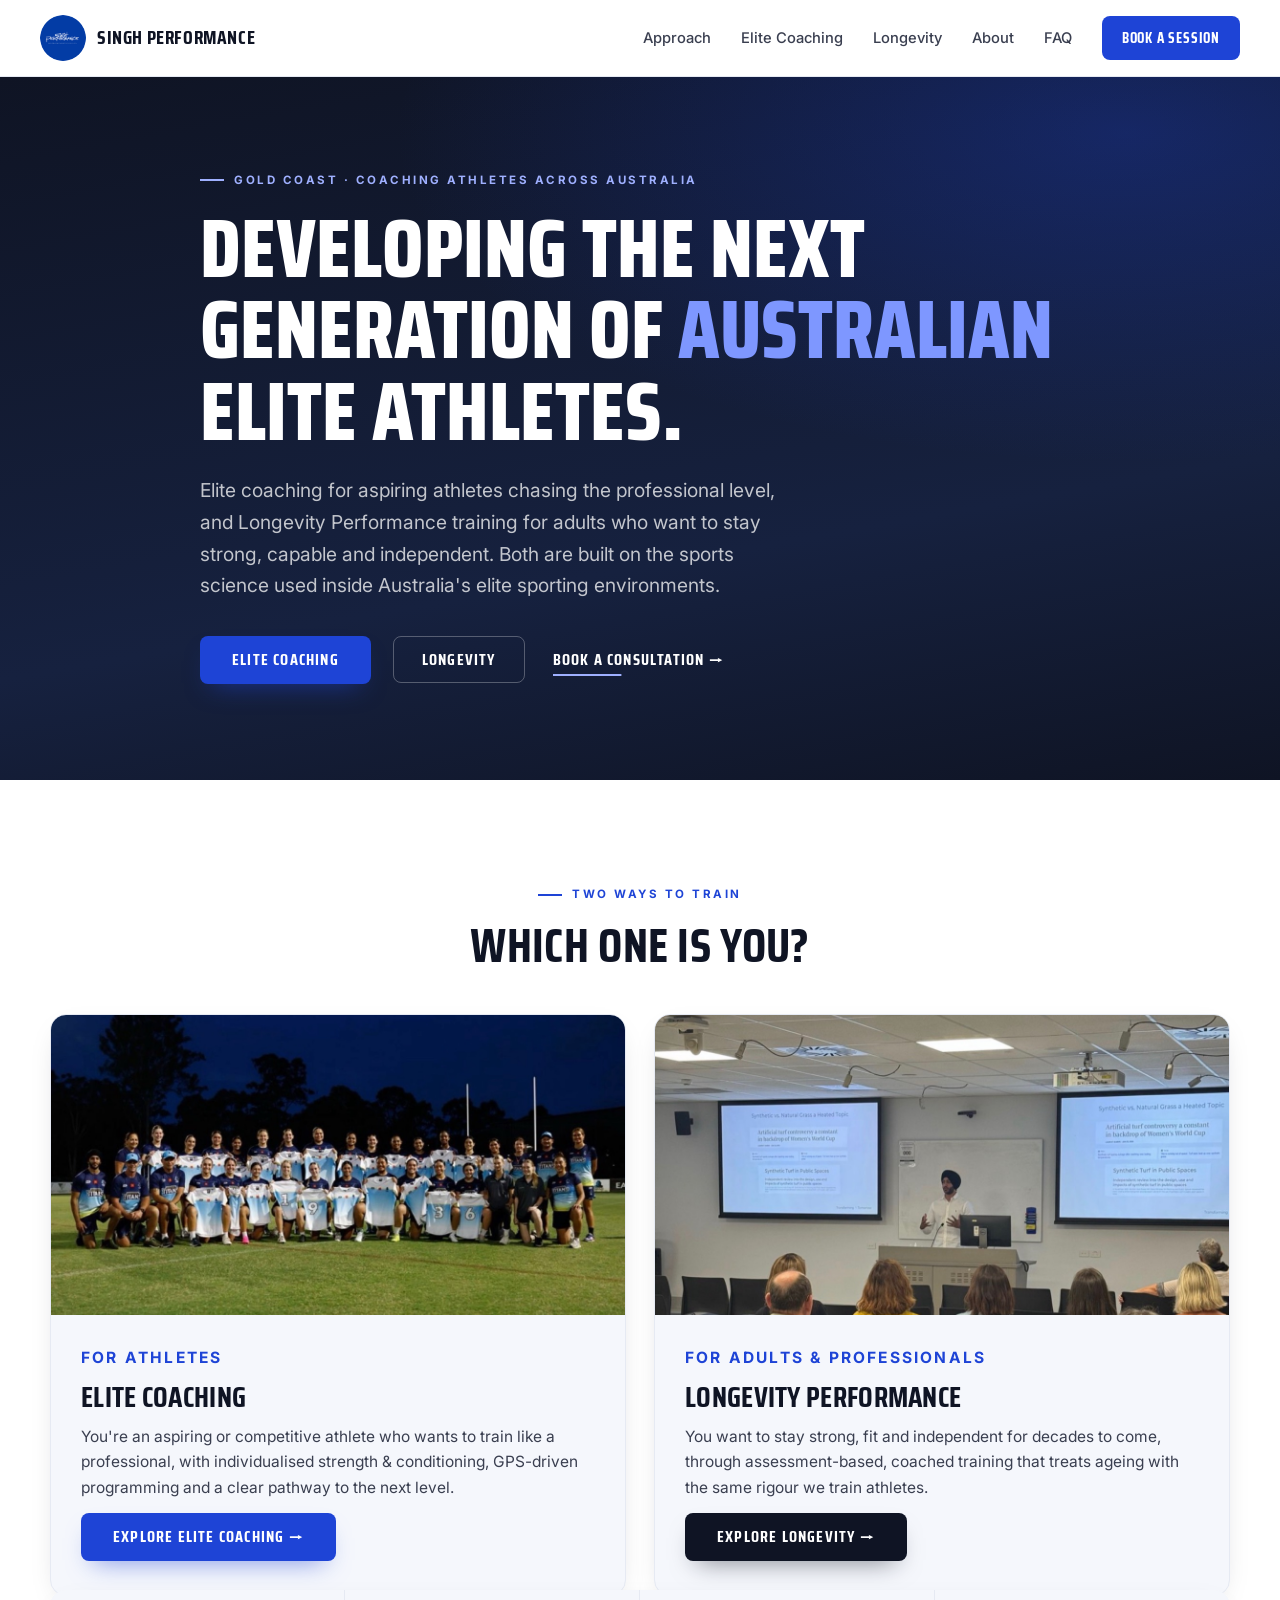
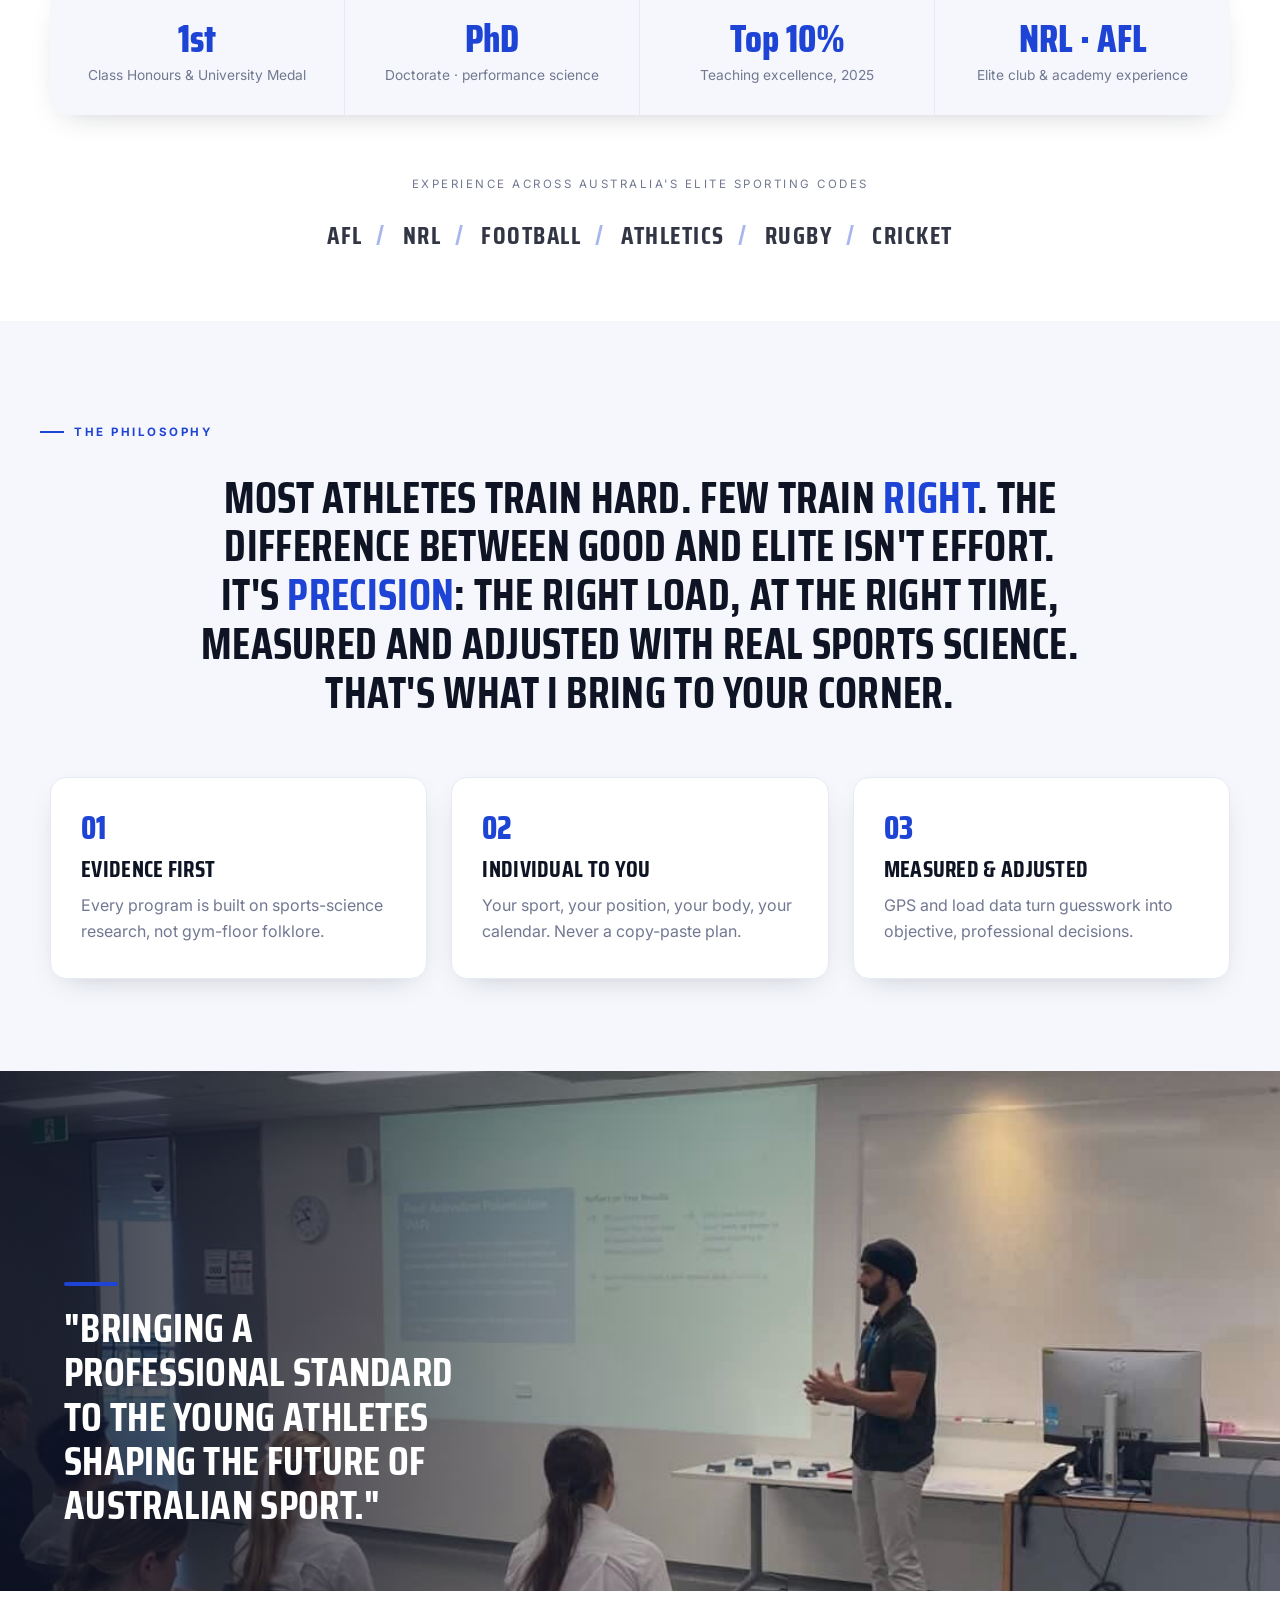
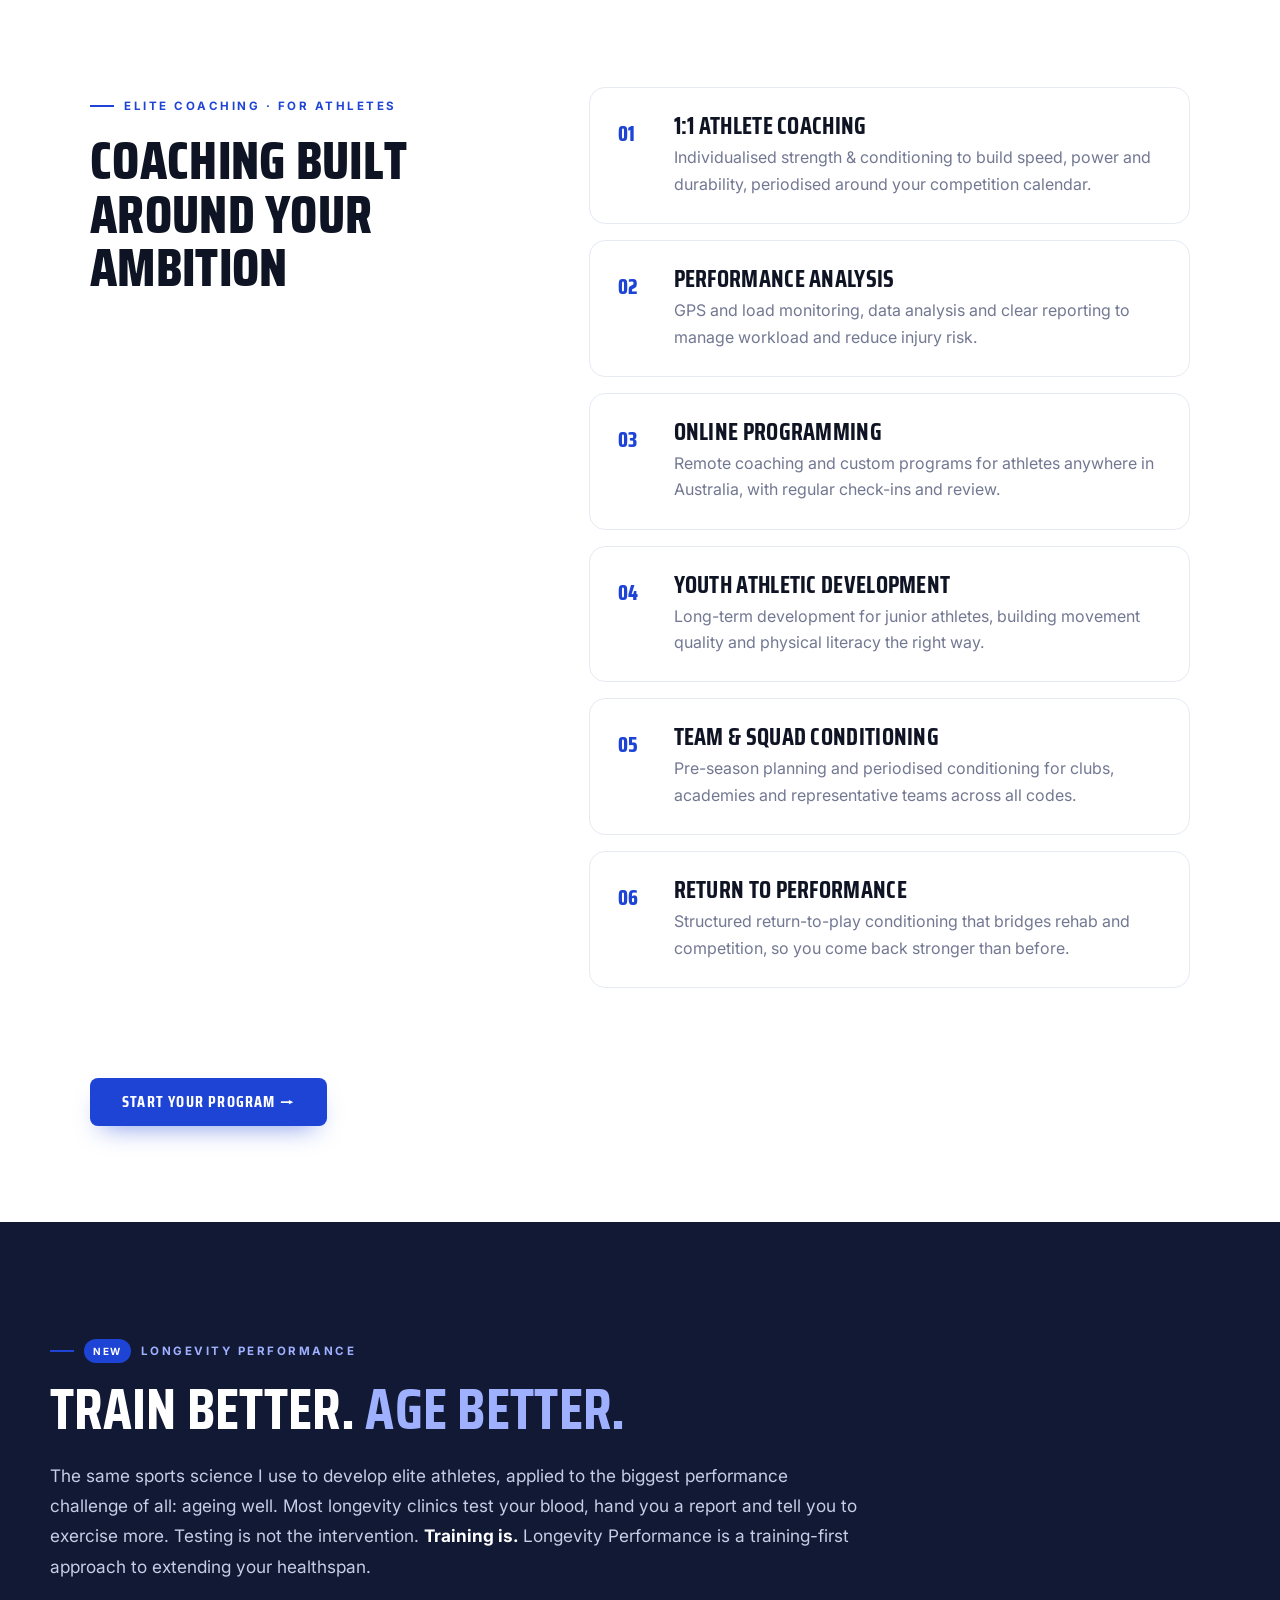
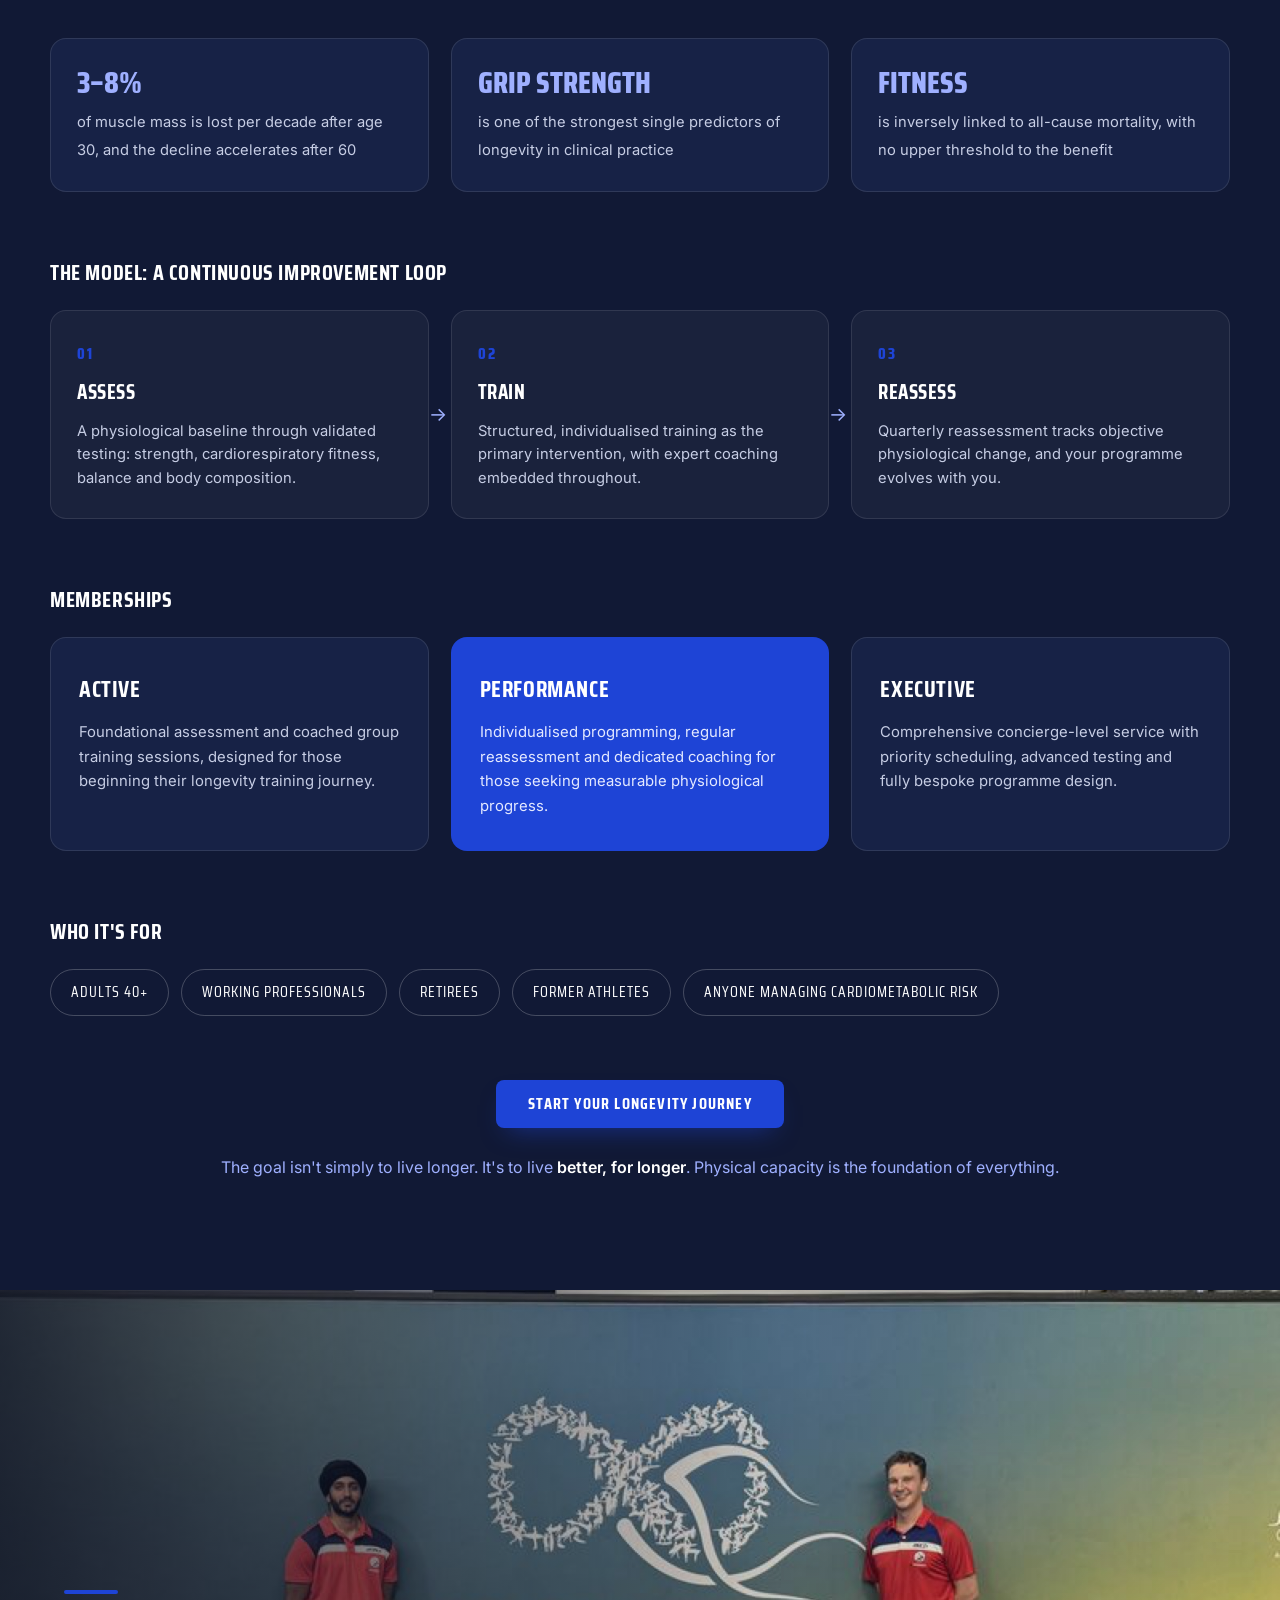
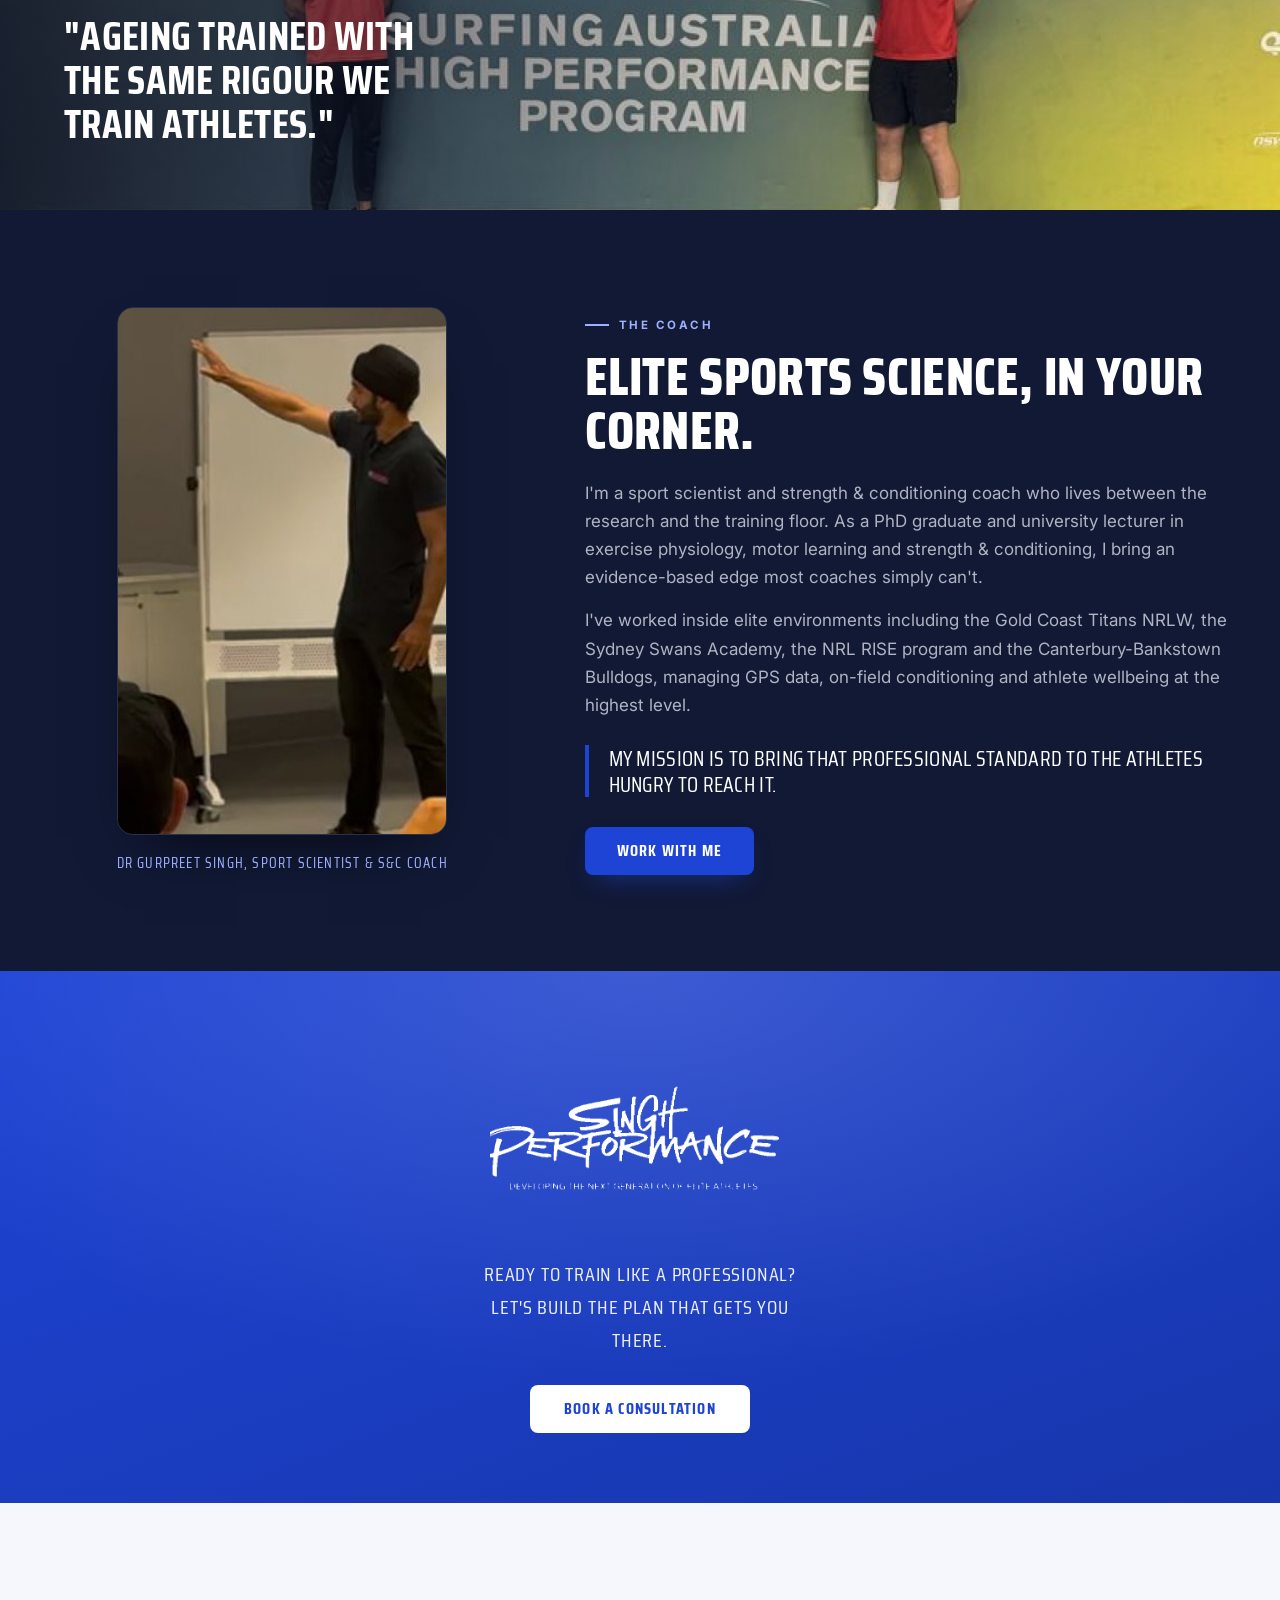
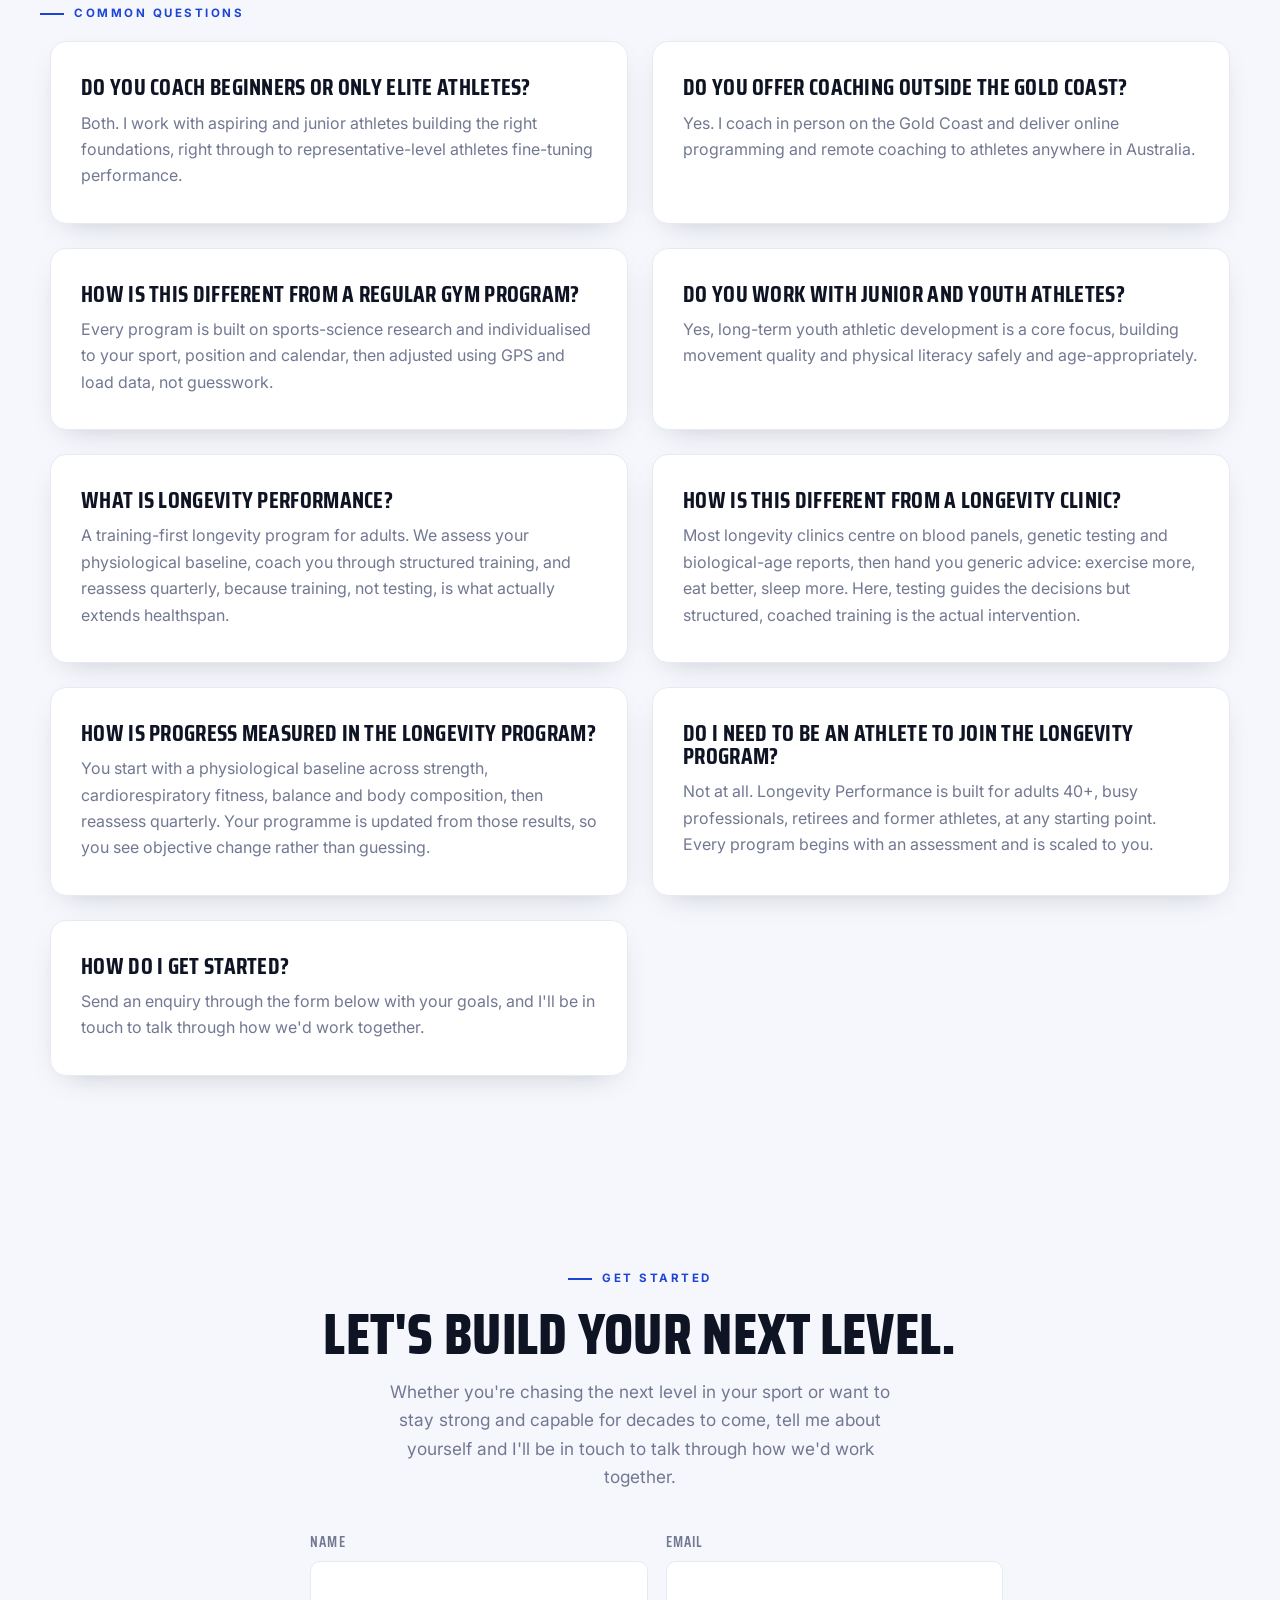
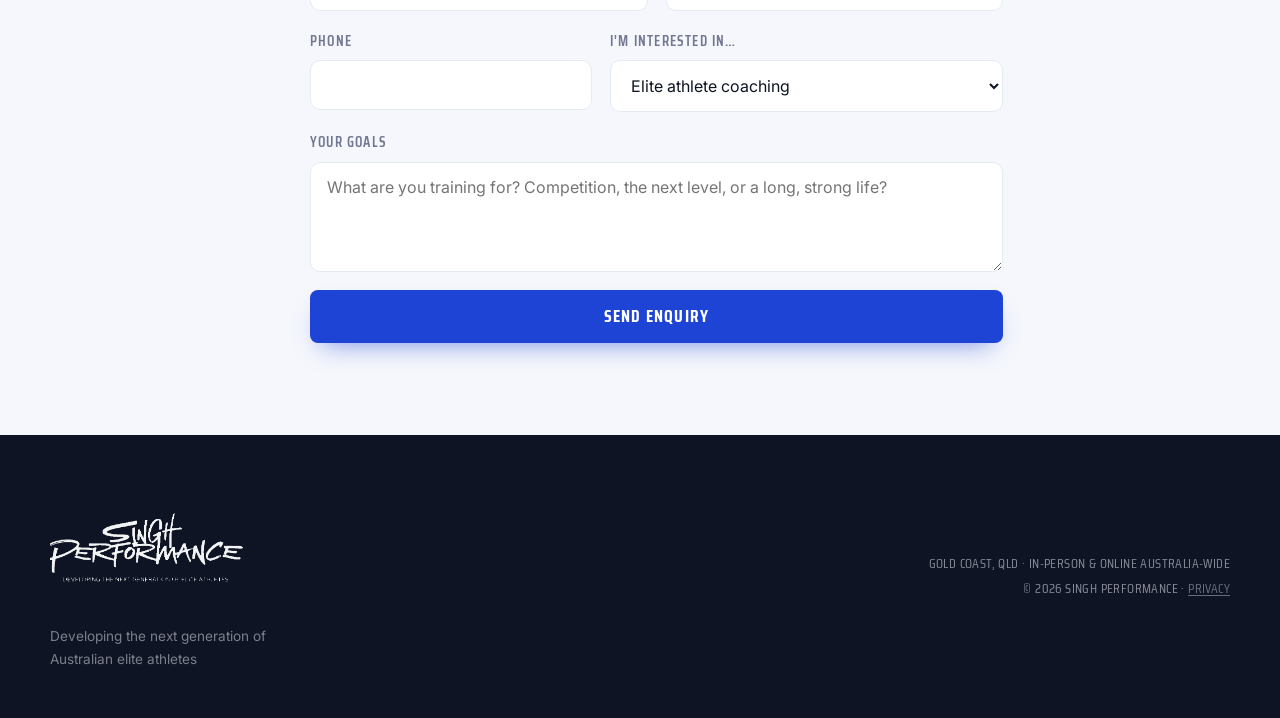
==== commit 512a2974: "Temporarily remove hero portrait pending replacement photo Co-Authored-By: Claude Fable 5 <noreply@a" ====
--- a/index.html
+++ b/index.html
@@ -110,13 +110,7 @@
         <a href="#contact" class="btn btn--text">Book a consultation →</a>
       </div>
     </div>
-    <div class="hero__mark">
-      <div class="hero__photo">
-        <img src="assets/hero-portrait.jpg" alt="Dr Gurpreet Singh, sport scientist and strength & conditioning coach" />
-        <div class="hero__badge"><span>Evidence-based</span><strong>Elite sports science</strong></div>
-      </div>
-      <p class="hero__tag">Dr Gurpreet Singh, Sport Scientist &amp; S&amp;C Coach</p>
-    </div>
+    <!-- hero portrait removed 2026-07-20; replacement photo coming. Restore a .hero__mark block here when it arrives. -->
   </div>
 </section>
 
--- a/styles.css
+++ b/styles.css
@@ -351,3 +351,7 @@
 .path__body p{font-size:.97rem}
 .path__cta{margin-top:auto}
 @media(max-width:820px){.paths{padding:72px 20px 24px}.paths__grid{grid-template-columns:1fr}}
+
+/* Hero portrait removed temporarily (2026-07-20) — single-column hero until the
+   replacement photo arrives; delete this block when .hero__mark is restored */
+.hero__grid{grid-template-columns:1fr;max-width:880px}
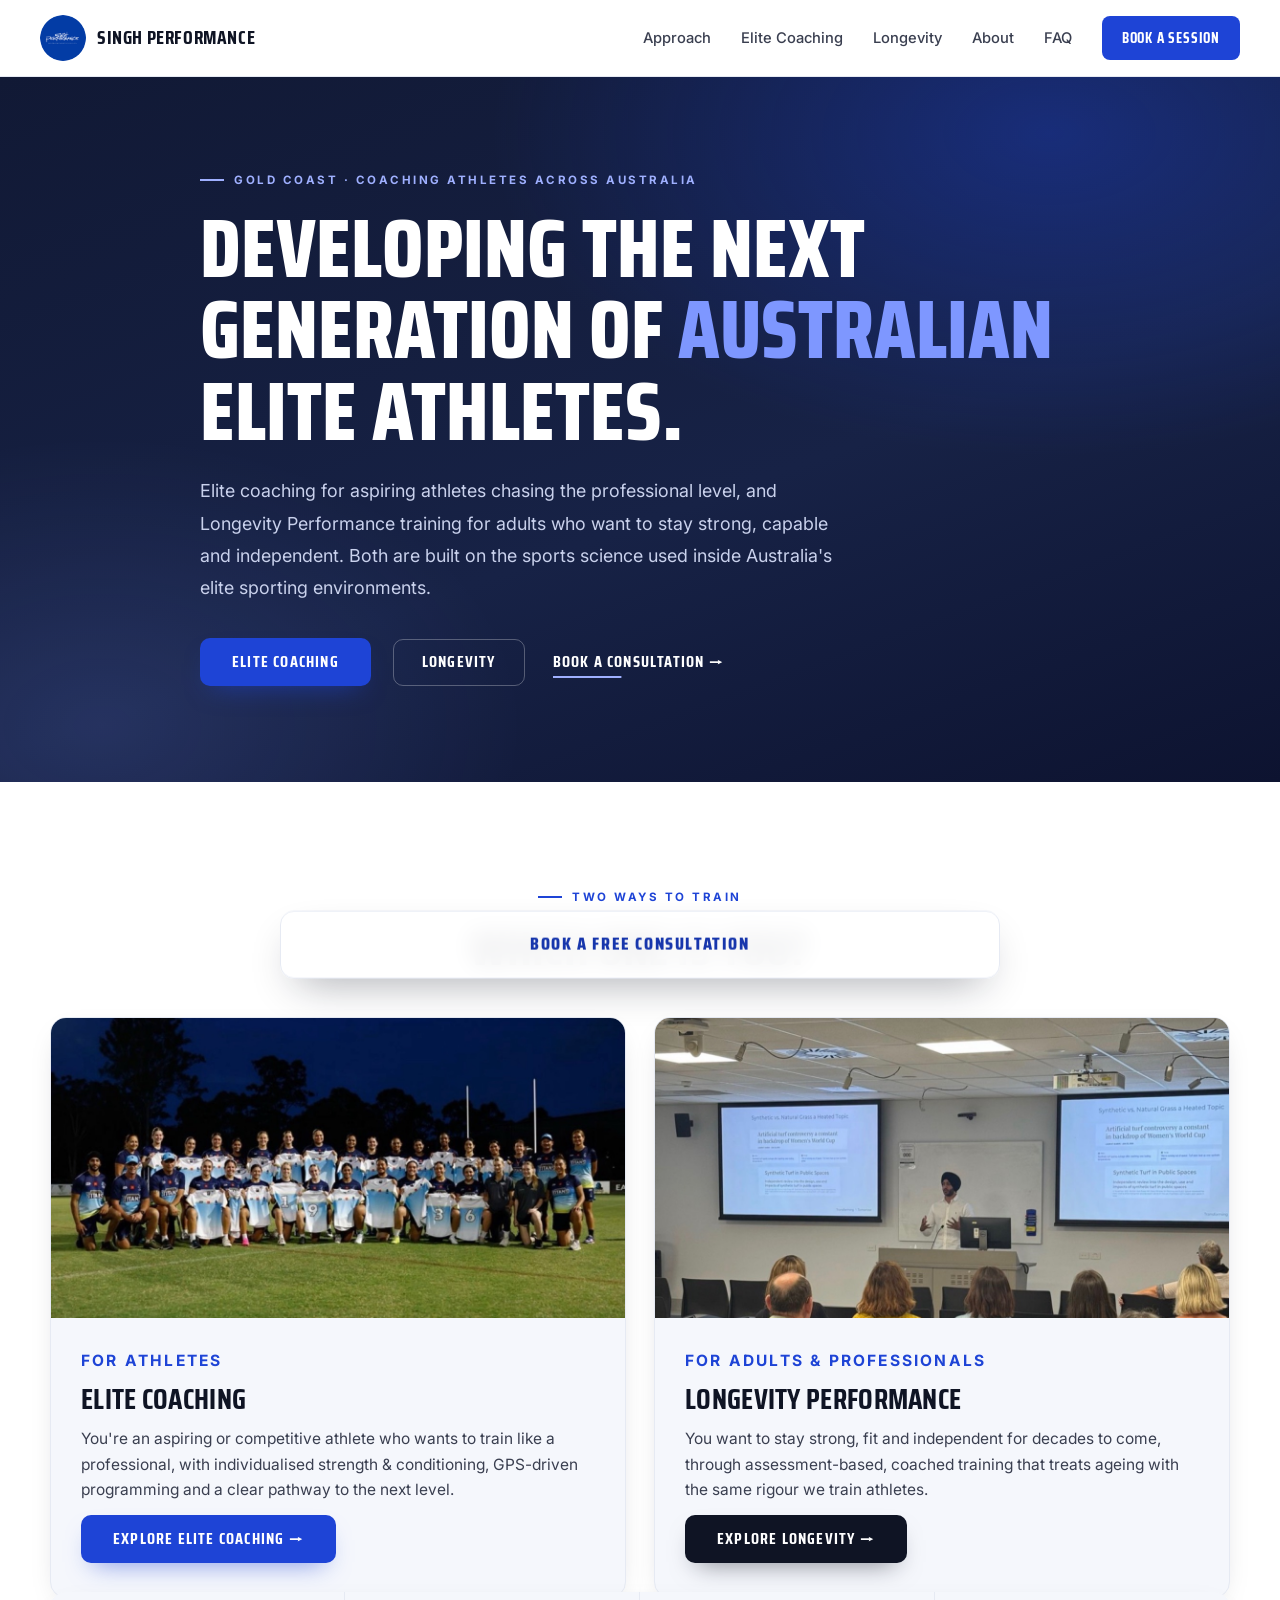
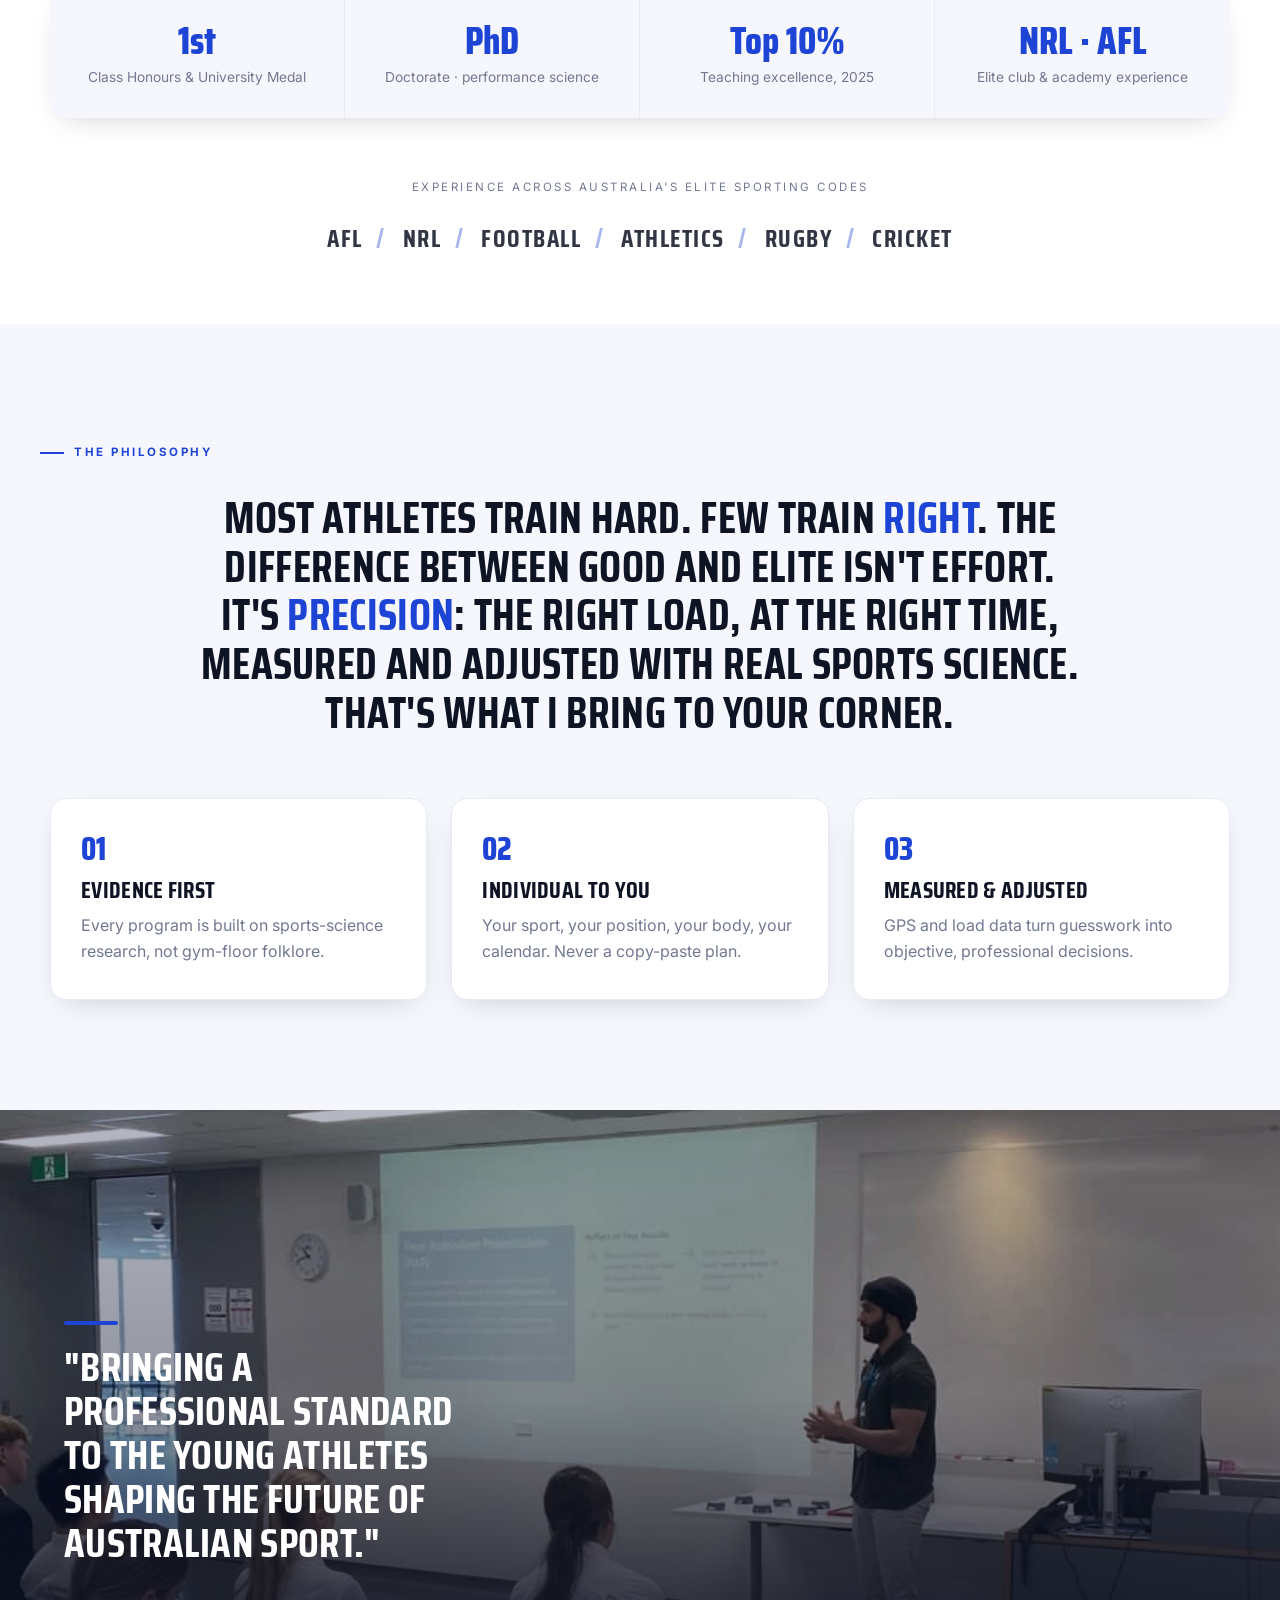
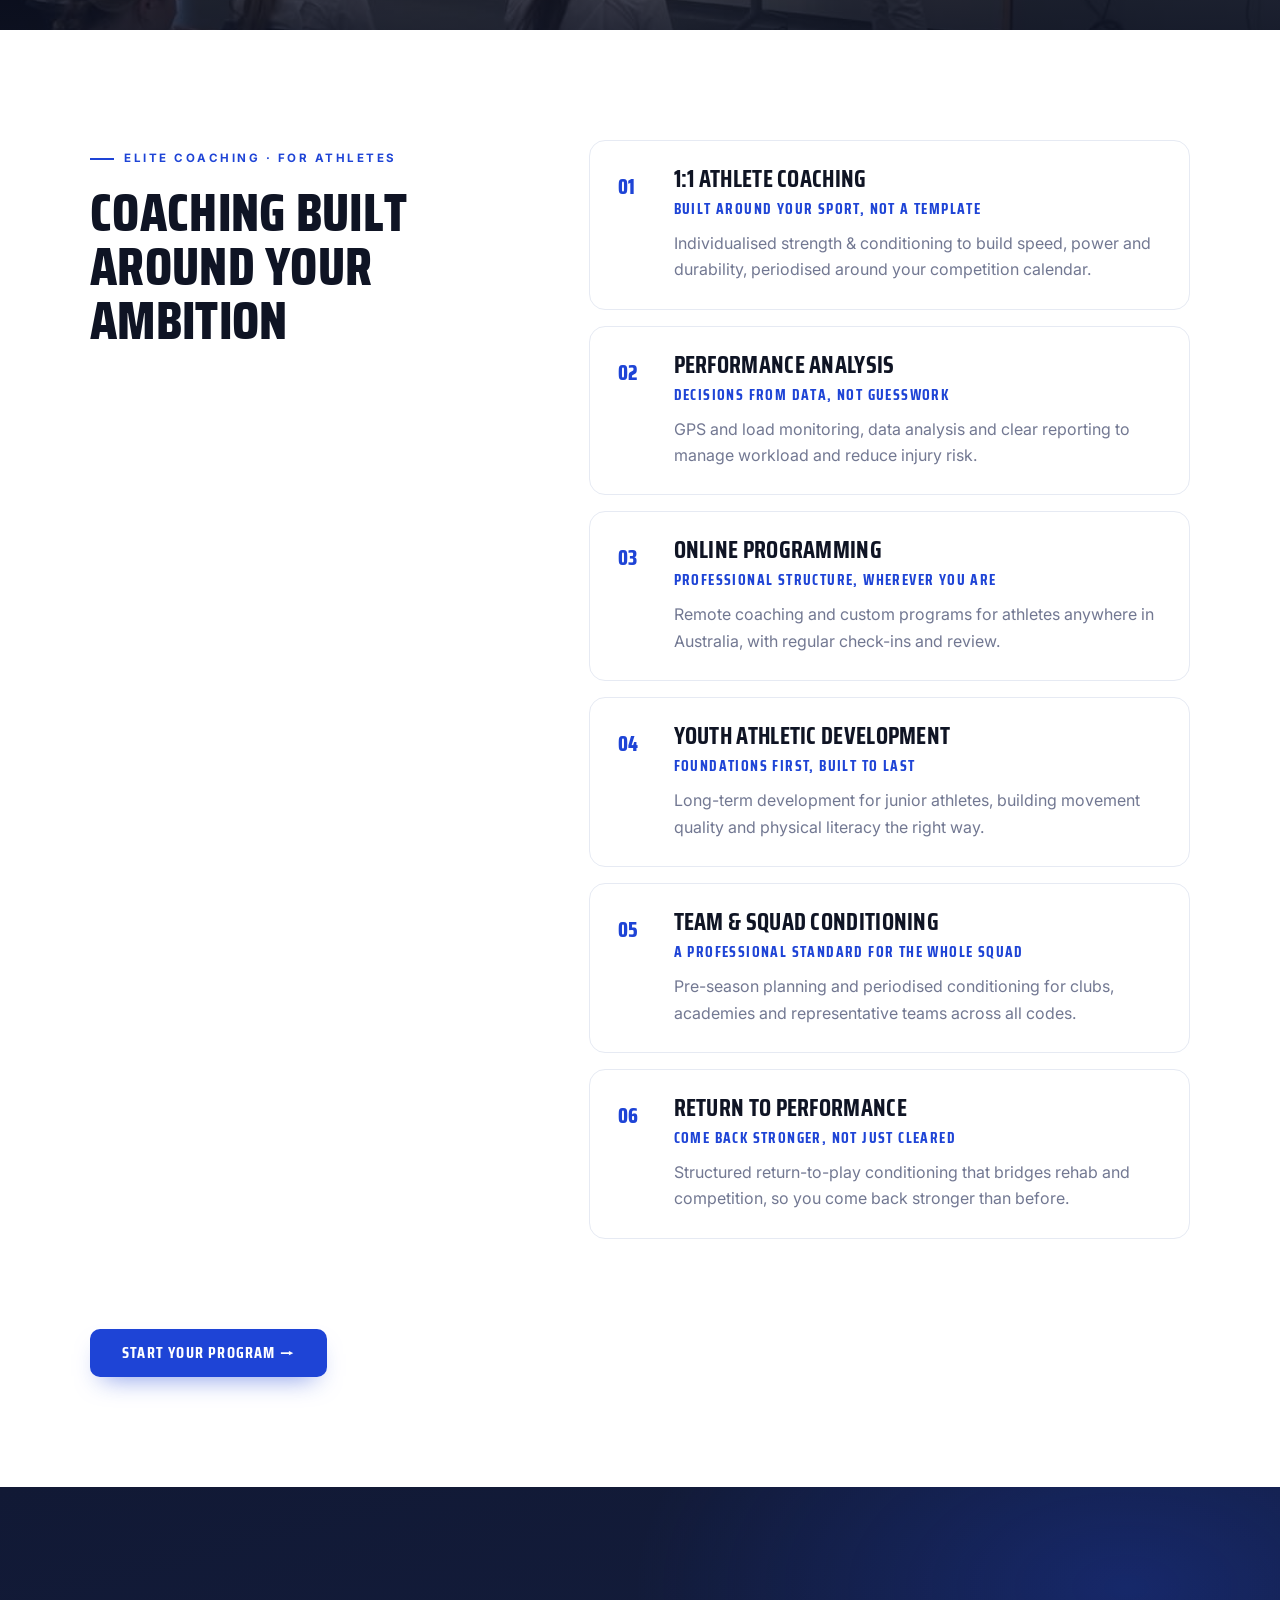
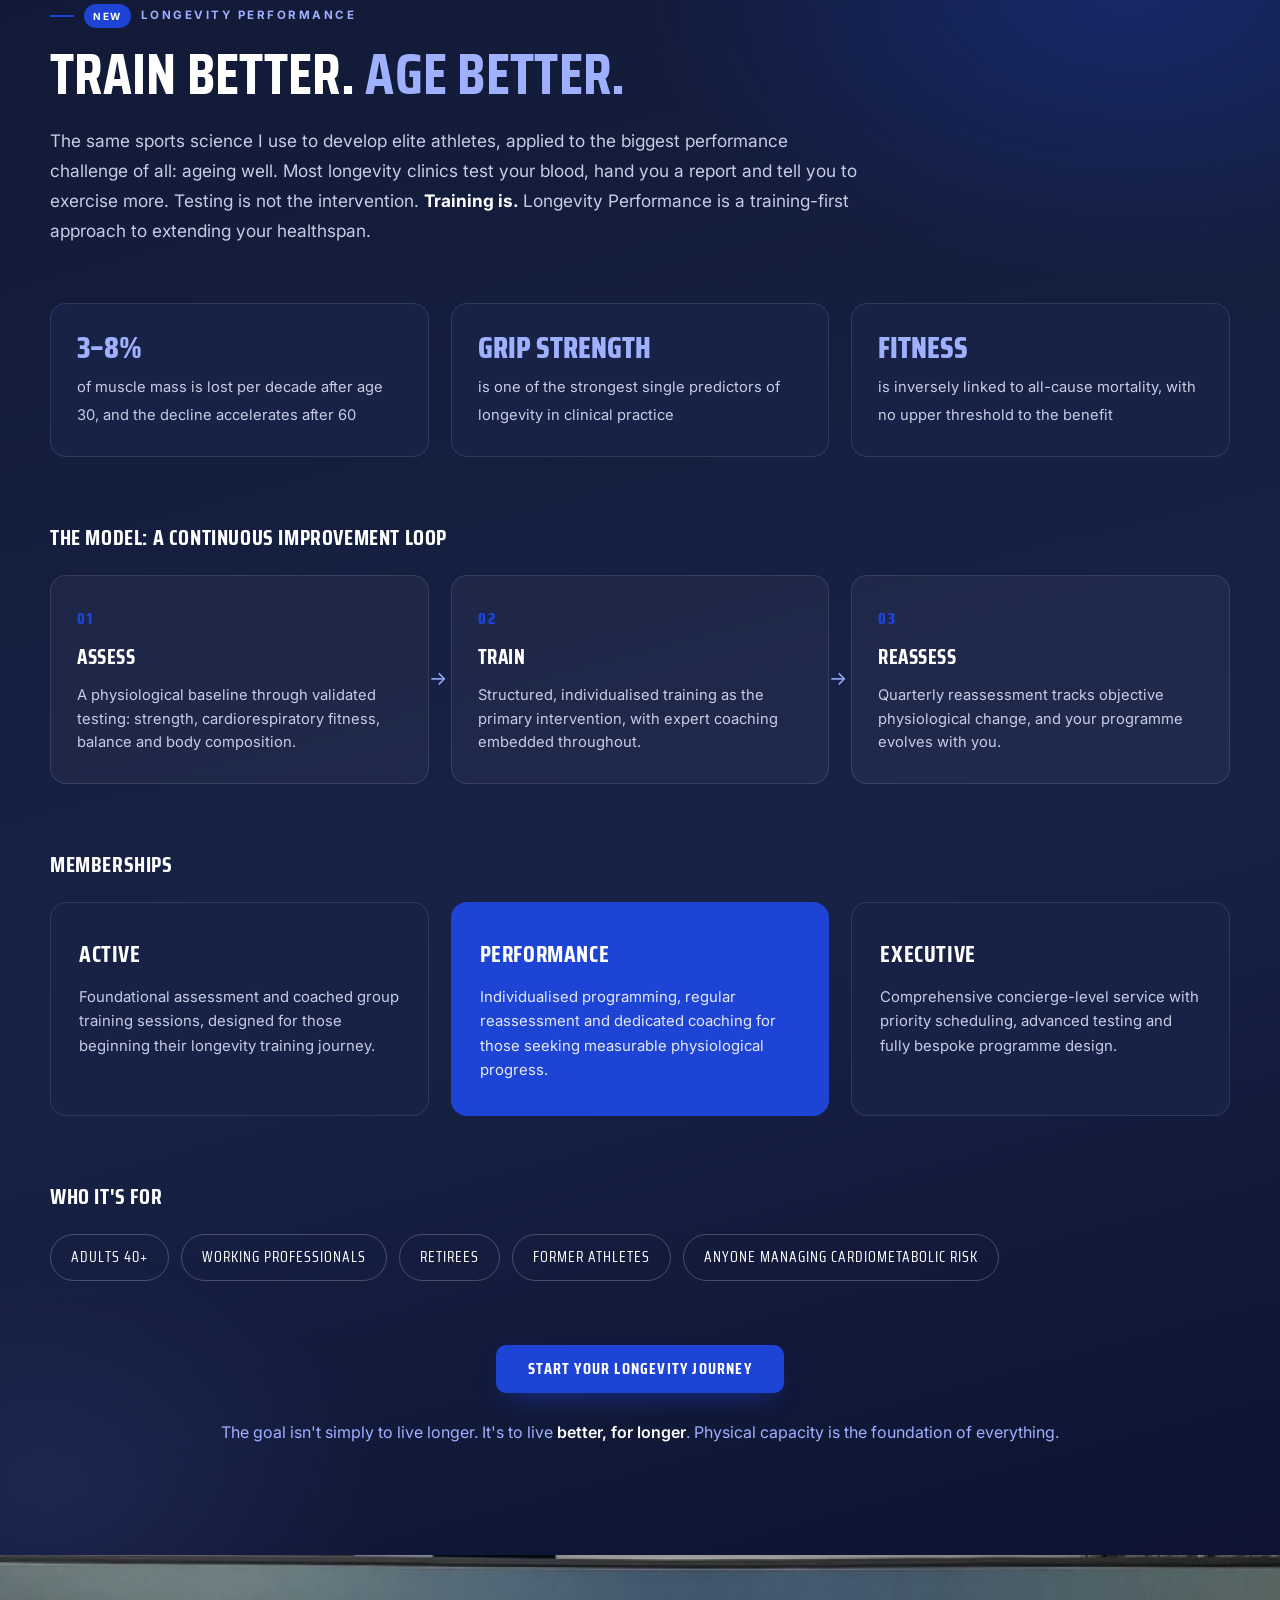
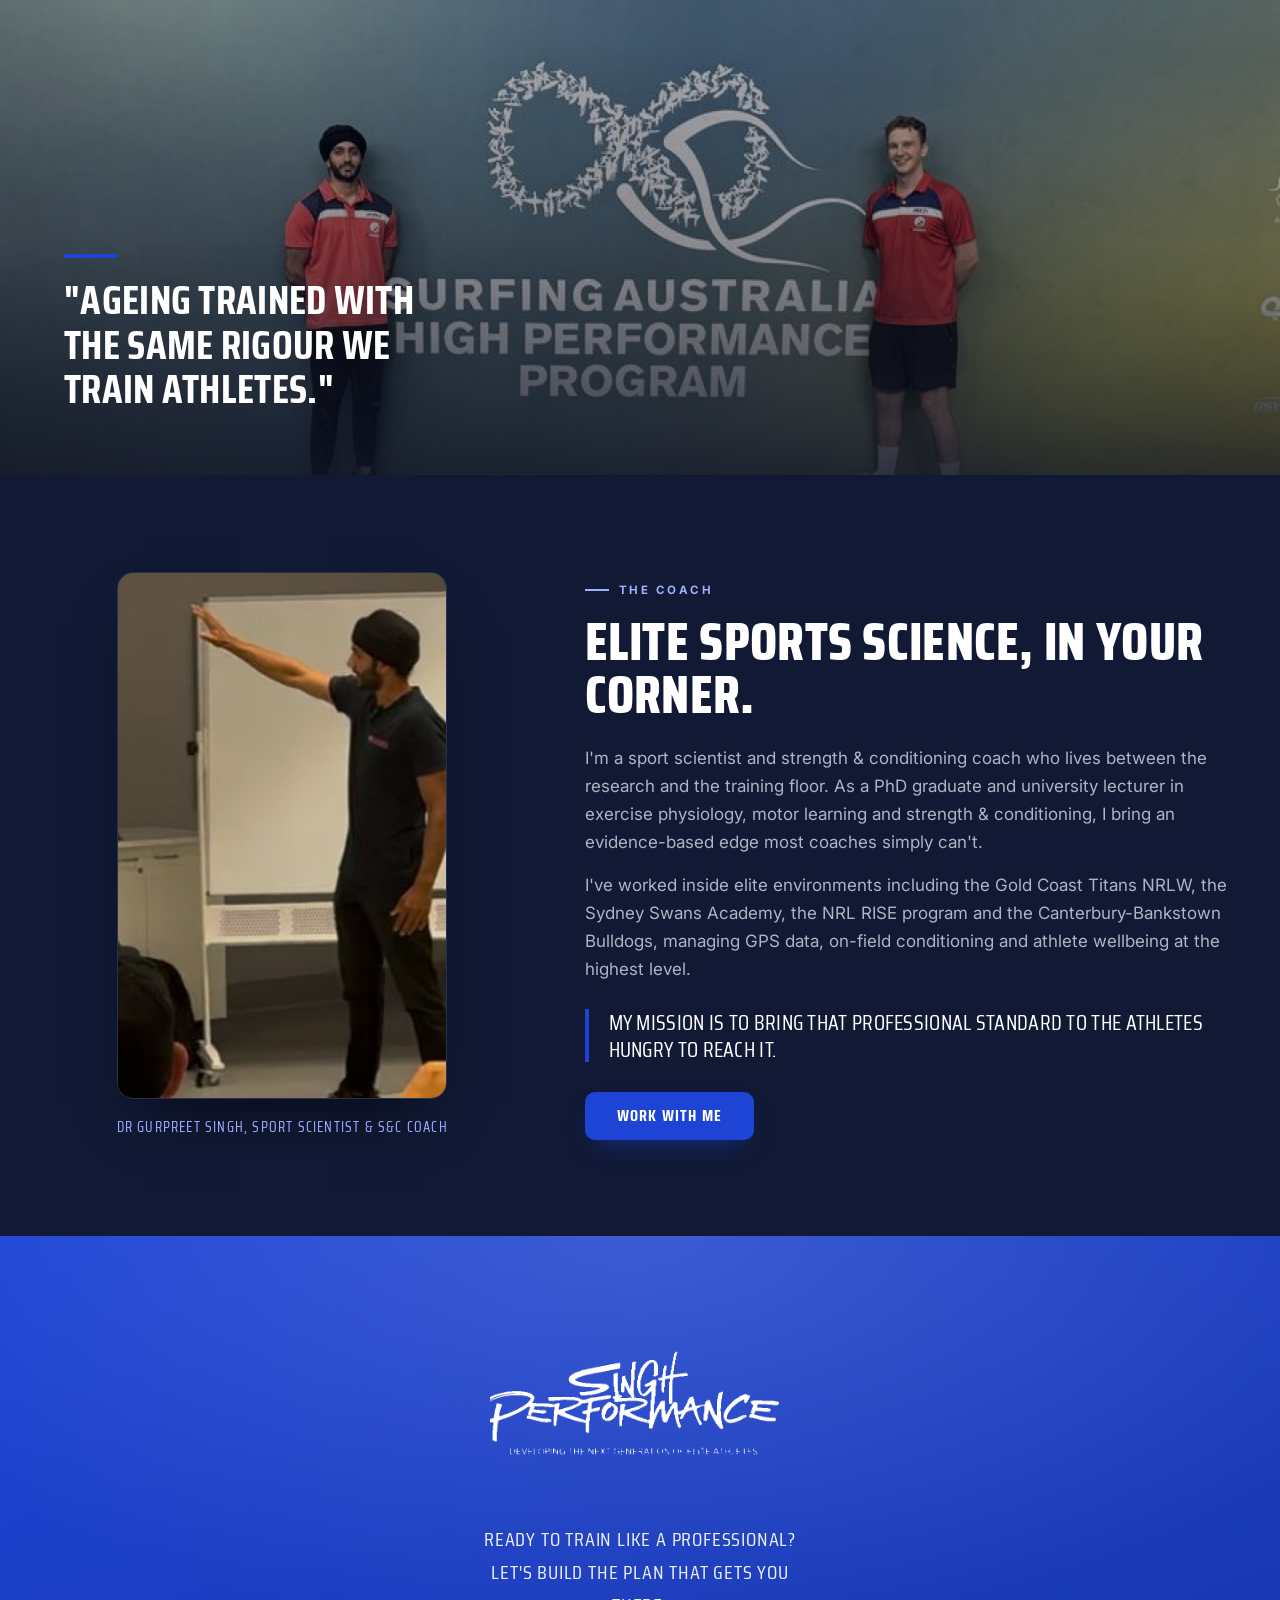
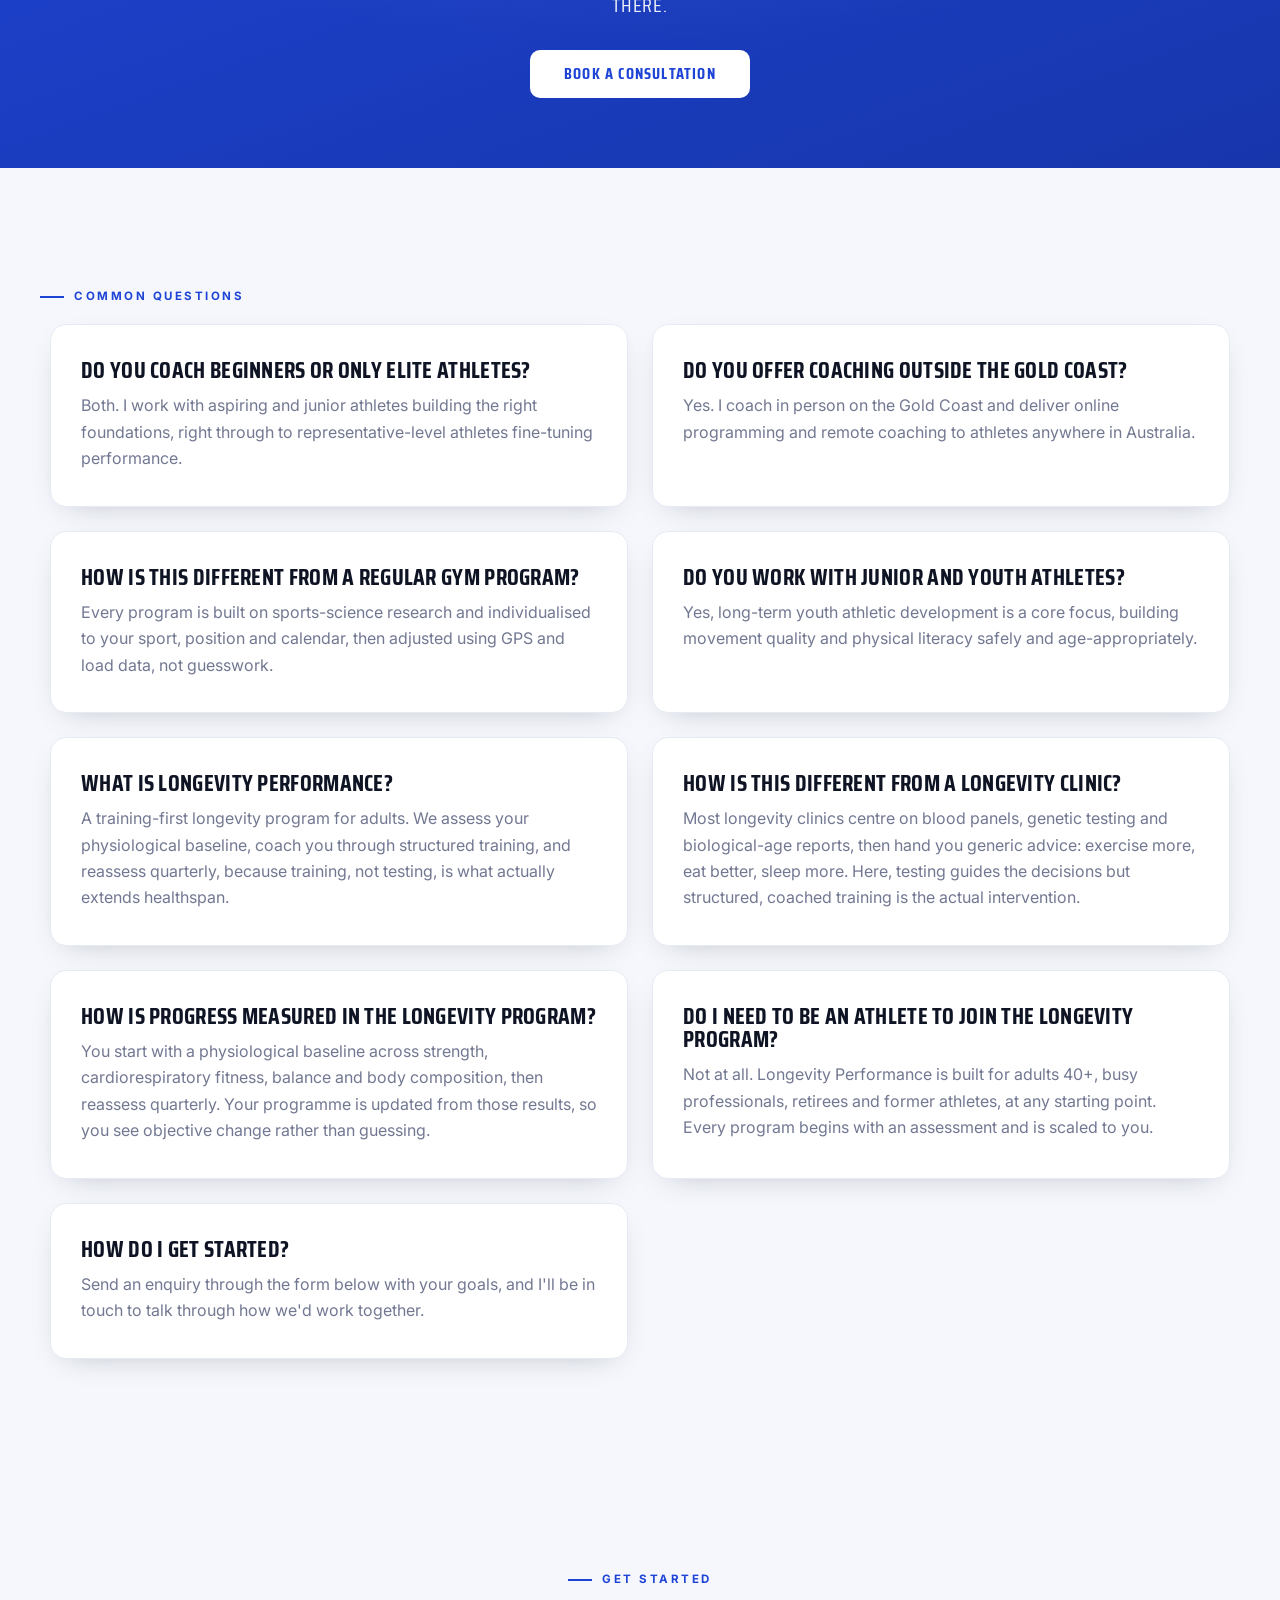
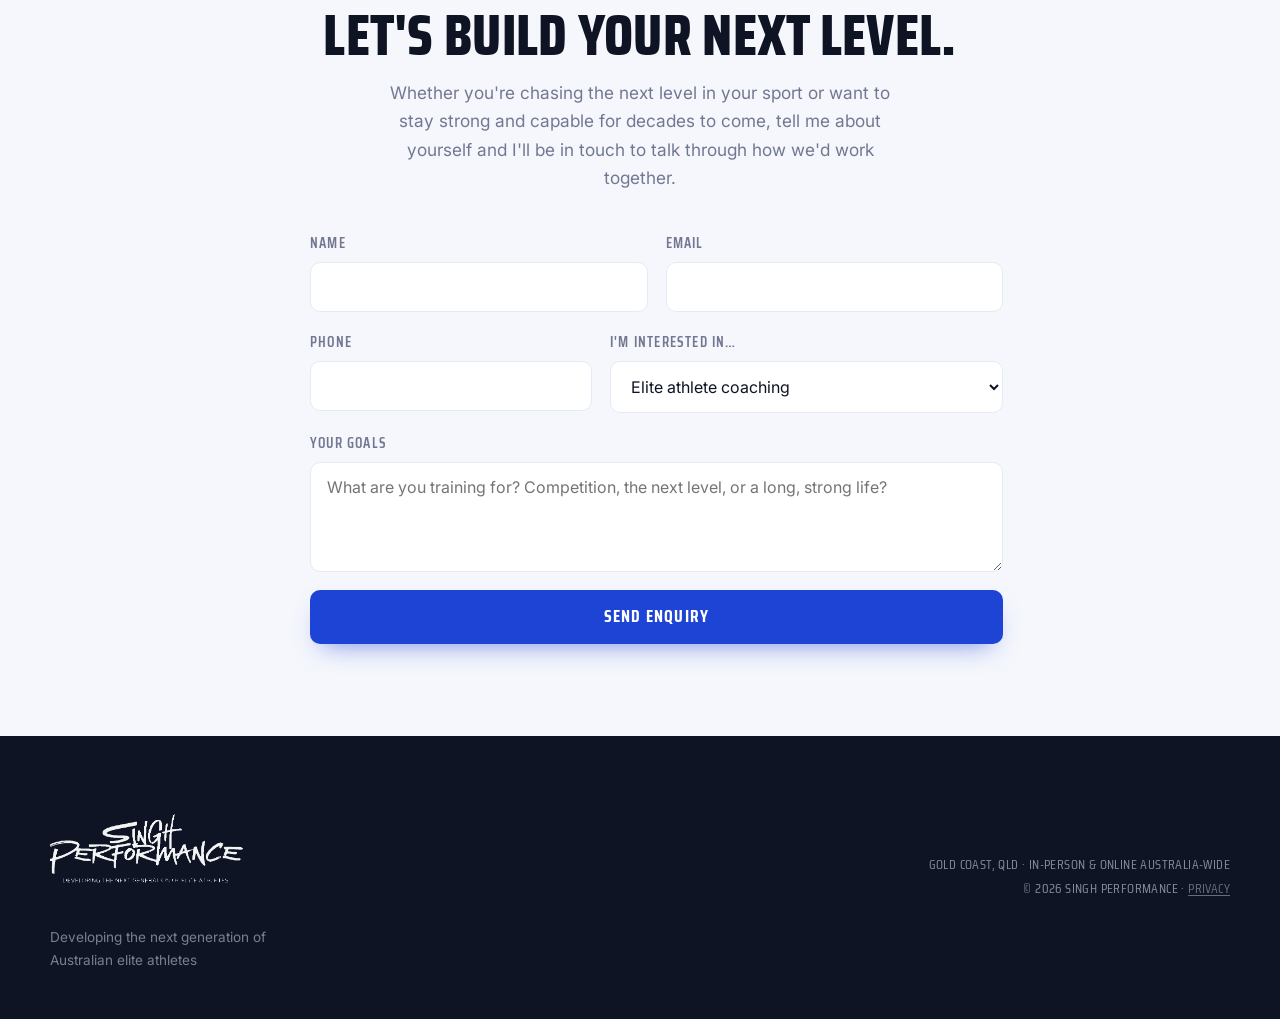
==== commit c8a34c1f: "Craft pass inspired by TIE site: sticky CTA bar, atmospheric depth, two-level services - Persistent " ====
--- a/index.html
+++ b/index.html
@@ -27,6 +27,7 @@
 <meta name="keywords" content="strength and conditioning Gold Coast, sports performance coach, athletic development, aspiring athletes, performance analysis, online coaching, sports scientist, longevity training Gold Coast, healthspan, strength training over 40, ageing well exercise" />
 <meta name="author" content="Dr Gurpreet Singh" />
 <link rel="canonical" href="https://singh-performance.vercel.app/" />
+<meta name="msvalidate.01" content="92124E32671C10B7A92B32FA851747DD" />
 
 <meta property="og:type" content="website" />
 <meta property="og:title" content="Singh Performance | Take Your Performance to the Next Level" />
@@ -54,6 +55,23 @@
   "address": { "@type": "PostalAddress", "addressRegion": "QLD", "addressLocality": "Gold Coast", "addressCountry": "AU" },
   "geo": { "@type": "GeoCoordinates", "latitude": -28.0167, "longitude": 153.4000 },
   "founder": { "@type": "Person", "name": "Dr Gurpreet Singh", "jobTitle": "Sport Scientist & Strength and Conditioning Coach", "alumniOf": "Southern Cross University" }
+}
+</script>
+
+<script type="application/ld+json">
+{
+  "@context": "https://schema.org",
+  "@type": "Person",
+  "name": "Dr Gurpreet Singh",
+  "jobTitle": "Sport Scientist & Strength and Conditioning Coach",
+  "worksFor": { "@type": "Organization", "name": "Singh Performance", "url": "https://singh-performance.vercel.app/" },
+  "alumniOf": { "@type": "CollegeOrUniversity", "name": "Southern Cross University" },
+  "url": "https://singh-performance.vercel.app/",
+  "knowsAbout": ["strength and conditioning", "sports science", "exercise physiology", "athletic development", "longevity training", "healthspan"],
+  "sameAs": [
+    "https://www.linkedin.com/in/gurpreet-singh-19b025181/",
+    "https://www.scu.edu.au/about/leadership/university-council/gurpreet-singh/"
+  ]
 }
 </script>
 
@@ -188,27 +206,27 @@
   <ol class="svc-list">
     <li class="svc">
       <span class="svc__no">01</span>
-      <div class="svc__body"><h3>1:1 Athlete Coaching</h3><p>Individualised strength &amp; conditioning to build speed, power and durability, periodised around your competition calendar.</p></div>
+      <div class="svc__body"><h3>1:1 Athlete Coaching</h3><p class="svc__benefit">Built around your sport, not a template</p><p>Individualised strength &amp; conditioning to build speed, power and durability, periodised around your competition calendar.</p></div>
     </li>
     <li class="svc">
       <span class="svc__no">02</span>
-      <div class="svc__body"><h3>Performance Analysis</h3><p>GPS and load monitoring, data analysis and clear reporting to manage workload and reduce injury risk.</p></div>
+      <div class="svc__body"><h3>Performance Analysis</h3><p class="svc__benefit">Decisions from data, not guesswork</p><p>GPS and load monitoring, data analysis and clear reporting to manage workload and reduce injury risk.</p></div>
     </li>
     <li class="svc">
       <span class="svc__no">03</span>
-      <div class="svc__body"><h3>Online Programming</h3><p>Remote coaching and custom programs for athletes anywhere in Australia, with regular check-ins and review.</p></div>
+      <div class="svc__body"><h3>Online Programming</h3><p class="svc__benefit">Professional structure, wherever you are</p><p>Remote coaching and custom programs for athletes anywhere in Australia, with regular check-ins and review.</p></div>
     </li>
     <li class="svc">
       <span class="svc__no">04</span>
-      <div class="svc__body"><h3>Youth Athletic Development</h3><p>Long-term development for junior athletes, building movement quality and physical literacy the right way.</p></div>
+      <div class="svc__body"><h3>Youth Athletic Development</h3><p class="svc__benefit">Foundations first, built to last</p><p>Long-term development for junior athletes, building movement quality and physical literacy the right way.</p></div>
     </li>
     <li class="svc">
       <span class="svc__no">05</span>
-      <div class="svc__body"><h3>Team &amp; Squad Conditioning</h3><p>Pre-season planning and periodised conditioning for clubs, academies and representative teams across all codes.</p></div>
+      <div class="svc__body"><h3>Team &amp; Squad Conditioning</h3><p class="svc__benefit">A professional standard for the whole squad</p><p>Pre-season planning and periodised conditioning for clubs, academies and representative teams across all codes.</p></div>
     </li>
     <li class="svc">
       <span class="svc__no">06</span>
-      <div class="svc__body"><h3>Return to Performance</h3><p>Structured return-to-play conditioning that bridges rehab and competition, so you come back stronger than before.</p></div>
+      <div class="svc__body"><h3>Return to Performance</h3><p class="svc__benefit">Come back stronger, not just cleared</p><p>Structured return-to-play conditioning that bridges rehab and competition, so you come back stronger than before.</p></div>
     </li>
   </ol>
   <div class="svc-cta">
@@ -354,6 +372,11 @@
   </div>
 </section>
 
+<!-- STICKY CTA BAR -->
+<div class="ctabar" id="ctabar" aria-hidden="true">
+  <a href="#contact">Book a Free Consultation</a>
+</div>
+
 <!-- FOOTER -->
 <footer class="footer">
   <div class="footer__inner">
@@ -384,6 +407,23 @@
       toggle.setAttribute('aria-expanded', open ? 'true' : 'false');
     });
     links.querySelectorAll('a').forEach(function(a){ a.addEventListener('click', close); });
+  })();
+
+  // Sticky CTA bar: show after the hero, hide while the contact form is on screen
+  (function(){
+    var bar = document.getElementById('ctabar');
+    var hero = document.querySelector('.hero');
+    var contact = document.getElementById('contact');
+    if(!bar || !hero || !contact) return;
+    function update(){
+      var pastHero = window.scrollY > hero.offsetHeight * 0.7;
+      var c = contact.getBoundingClientRect();
+      var contactVisible = c.top < window.innerHeight && c.bottom > 0;
+      var show = pastHero && !contactVisible;
+      bar.classList.toggle('show', show);
+      bar.setAttribute('aria-hidden', show ? 'false' : 'true');
+    }
+    update(); window.addEventListener('scroll', update, { passive:true });
   })();
 
   // Nav shadow once scrolled
--- a/styles.css
+++ b/styles.css
@@ -355,3 +355,55 @@
 /* Hero portrait removed temporarily (2026-07-20) — single-column hero until the
    replacement photo arrives; delete this block when .hero__mark is restored */
 .hero__grid{grid-template-columns:1fr;max-width:880px}
+
+/* ============ Craft pass — TIE-sandbox-grade polish ============ */
+/* Frosted sticky nav */
+.nav{background:rgba(255,255,255,.85);backdrop-filter:blur(14px);-webkit-backdrop-filter:blur(14px)}
+.nav--scrolled{box-shadow:0 8px 30px -18px rgba(15,20,36,.35)}
+
+/* Atmospheric hero: layered glow instead of flat navy */
+.hero{background:
+  radial-gradient(900px 520px at 82% 8%, rgba(30,68,214,.38), transparent 62%),
+  radial-gradient(700px 480px at 8% 92%, rgba(126,151,255,.14), transparent 60%),
+  linear-gradient(160deg, var(--navy) 0%, var(--navy-2) 58%, #0d1330 100%)}
+.hero .lede{color:#c9d1ec;font-size:1.12rem;line-height:1.8;max-width:640px}
+
+/* Two-level service rows: benefit line under each title */
+.svc__benefit{font-family:'Saira Condensed',sans-serif;text-transform:uppercase;letter-spacing:1.4px;
+  color:var(--blue);font-weight:700;font-size:.95rem;margin:4px 0 8px}
+
+/* Card hover discipline everywhere */
+.pillar,.lfact,.tier,.loop li,.svc{transition:transform .25s ease,box-shadow .25s ease,border-color .25s ease}
+.pillar:hover{transform:translateY(-4px);box-shadow:var(--shadow-sm)}
+.svc:hover{transform:translateY(-3px)}
+.lfact:hover,.tier:hover,.loop li:hover{transform:translateY(-4px);border-color:rgba(159,176,255,.35)}
+
+/* Section rhythm: more air, like the TIE layout */
+.approach,.services{padding-top:110px;padding-bottom:110px}
+
+/* Dark longevity section gets the same atmospheric depth */
+.longevity{background:
+  radial-gradient(820px 480px at 88% 6%, rgba(30,68,214,.30), transparent 60%),
+  radial-gradient(600px 420px at 4% 96%, rgba(126,151,255,.10), transparent 55%),
+  linear-gradient(165deg, var(--navy) 0%, var(--navy-2) 60%, #0d1330 100%)}
+
+/* Photo bands: navy colour-grade + cinematic overlay (TIE duotone feel) */
+.band img{filter:saturate(.82) contrast(1.06)}
+.band::after{content:"";position:absolute;inset:0;background:rgba(23,34,70,.28);mix-blend-mode:multiply;pointer-events:none}
+.band__overlay{background:linear-gradient(to top, rgba(15,20,36,.82) 0%, rgba(15,20,36,.25) 45%, rgba(15,20,36,.05) 100%);z-index:1}
+
+/* Buttons: slightly softer, more presence */
+.btn{border-radius:10px}
+
+/* Sticky bottom CTA bar (TIE "Start Growing My Practice" pattern) */
+.ctabar{position:fixed;left:16px;right:16px;bottom:16px;z-index:60;display:flex;justify-content:center;
+  transform:translateY(140%);transition:transform .35s cubic-bezier(.2,.7,.2,1)}
+.ctabar.show{transform:none}
+.ctabar a{display:block;width:min(720px,100%);text-align:center;background:rgba(255,255,255,.92);
+  backdrop-filter:blur(12px);-webkit-backdrop-filter:blur(12px);color:var(--blue-deep);
+  font-family:'Saira Condensed',sans-serif;font-weight:800;text-transform:uppercase;letter-spacing:1.6px;
+  font-size:1.12rem;padding:18px 28px;border-radius:14px;border:1px solid var(--line);
+  box-shadow:0 18px 44px -18px rgba(15,20,36,.45)}
+.ctabar a:hover{background:var(--blue);color:#fff}
+@media(max-width:640px){.ctabar{left:10px;right:10px;bottom:10px}.ctabar a{padding:15px 20px;font-size:1rem}}
+.svc__body p.svc__benefit{color:var(--blue);font-size:.95rem}
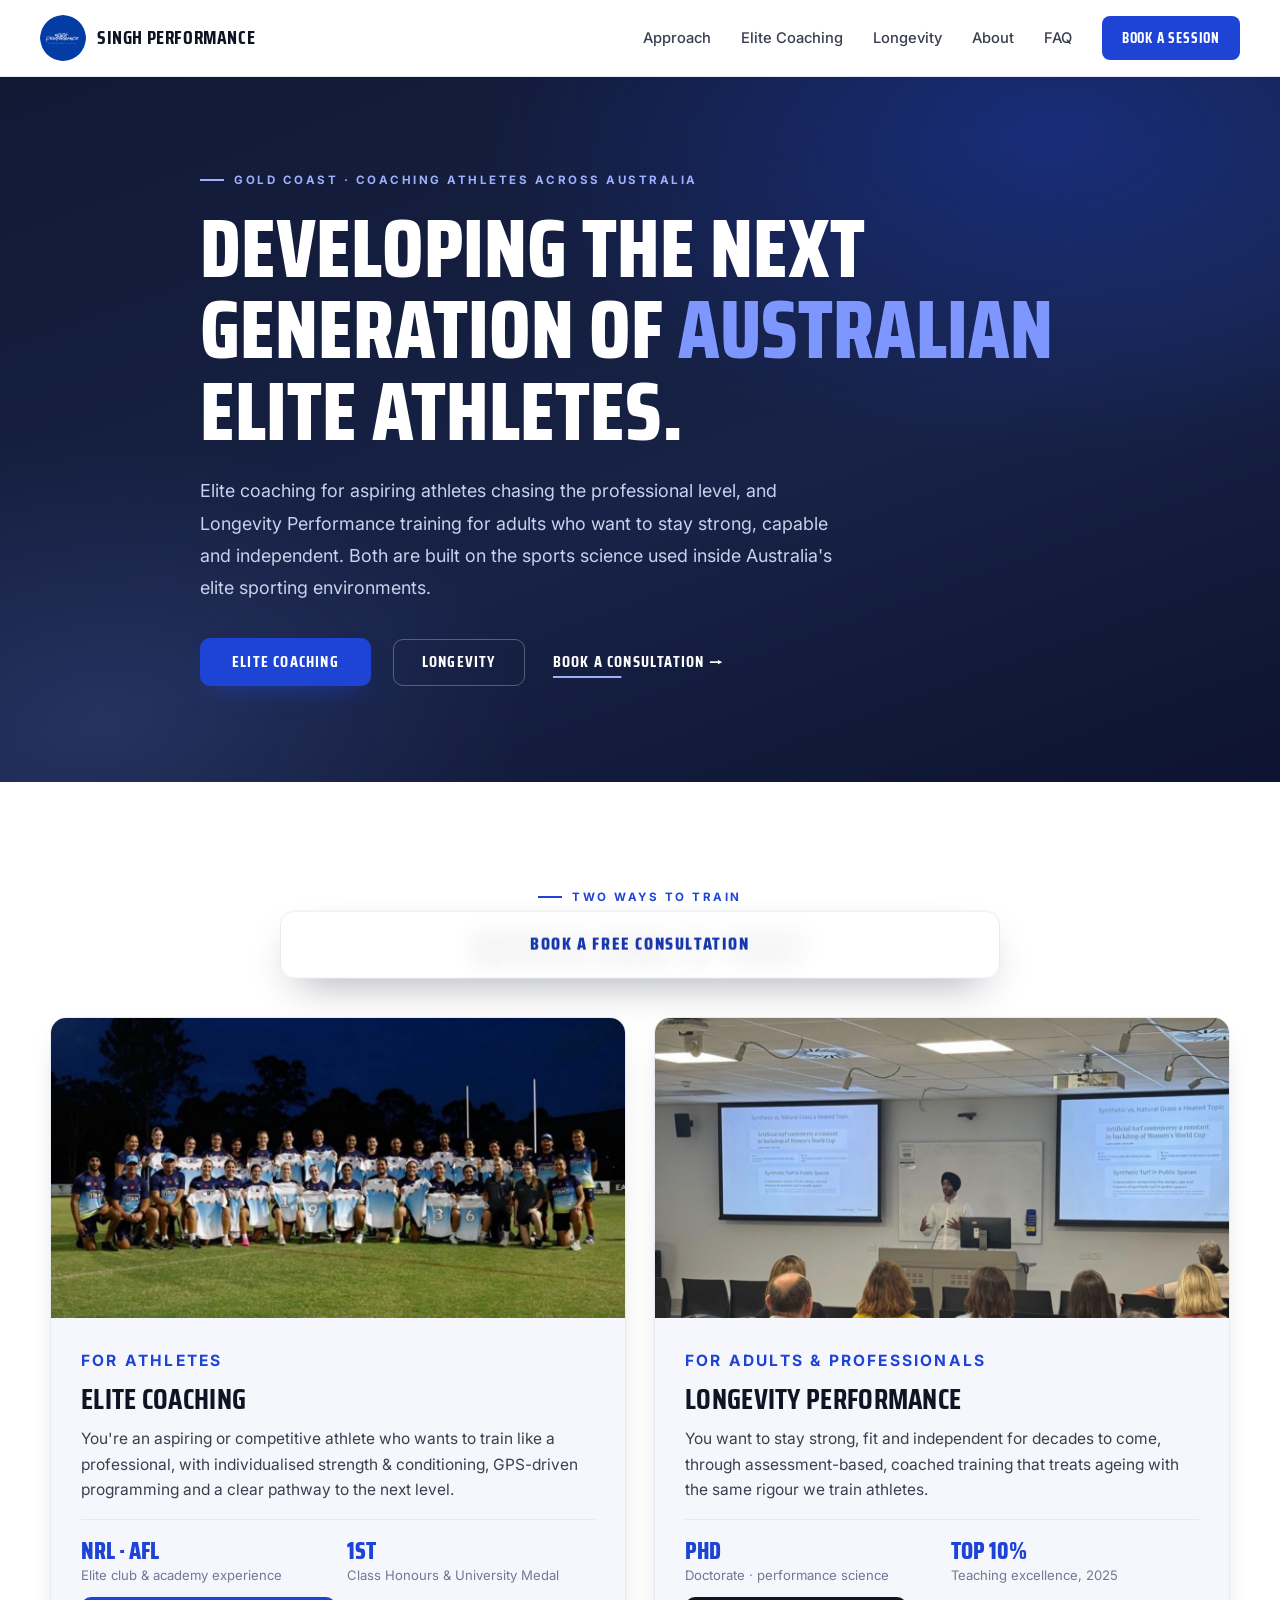
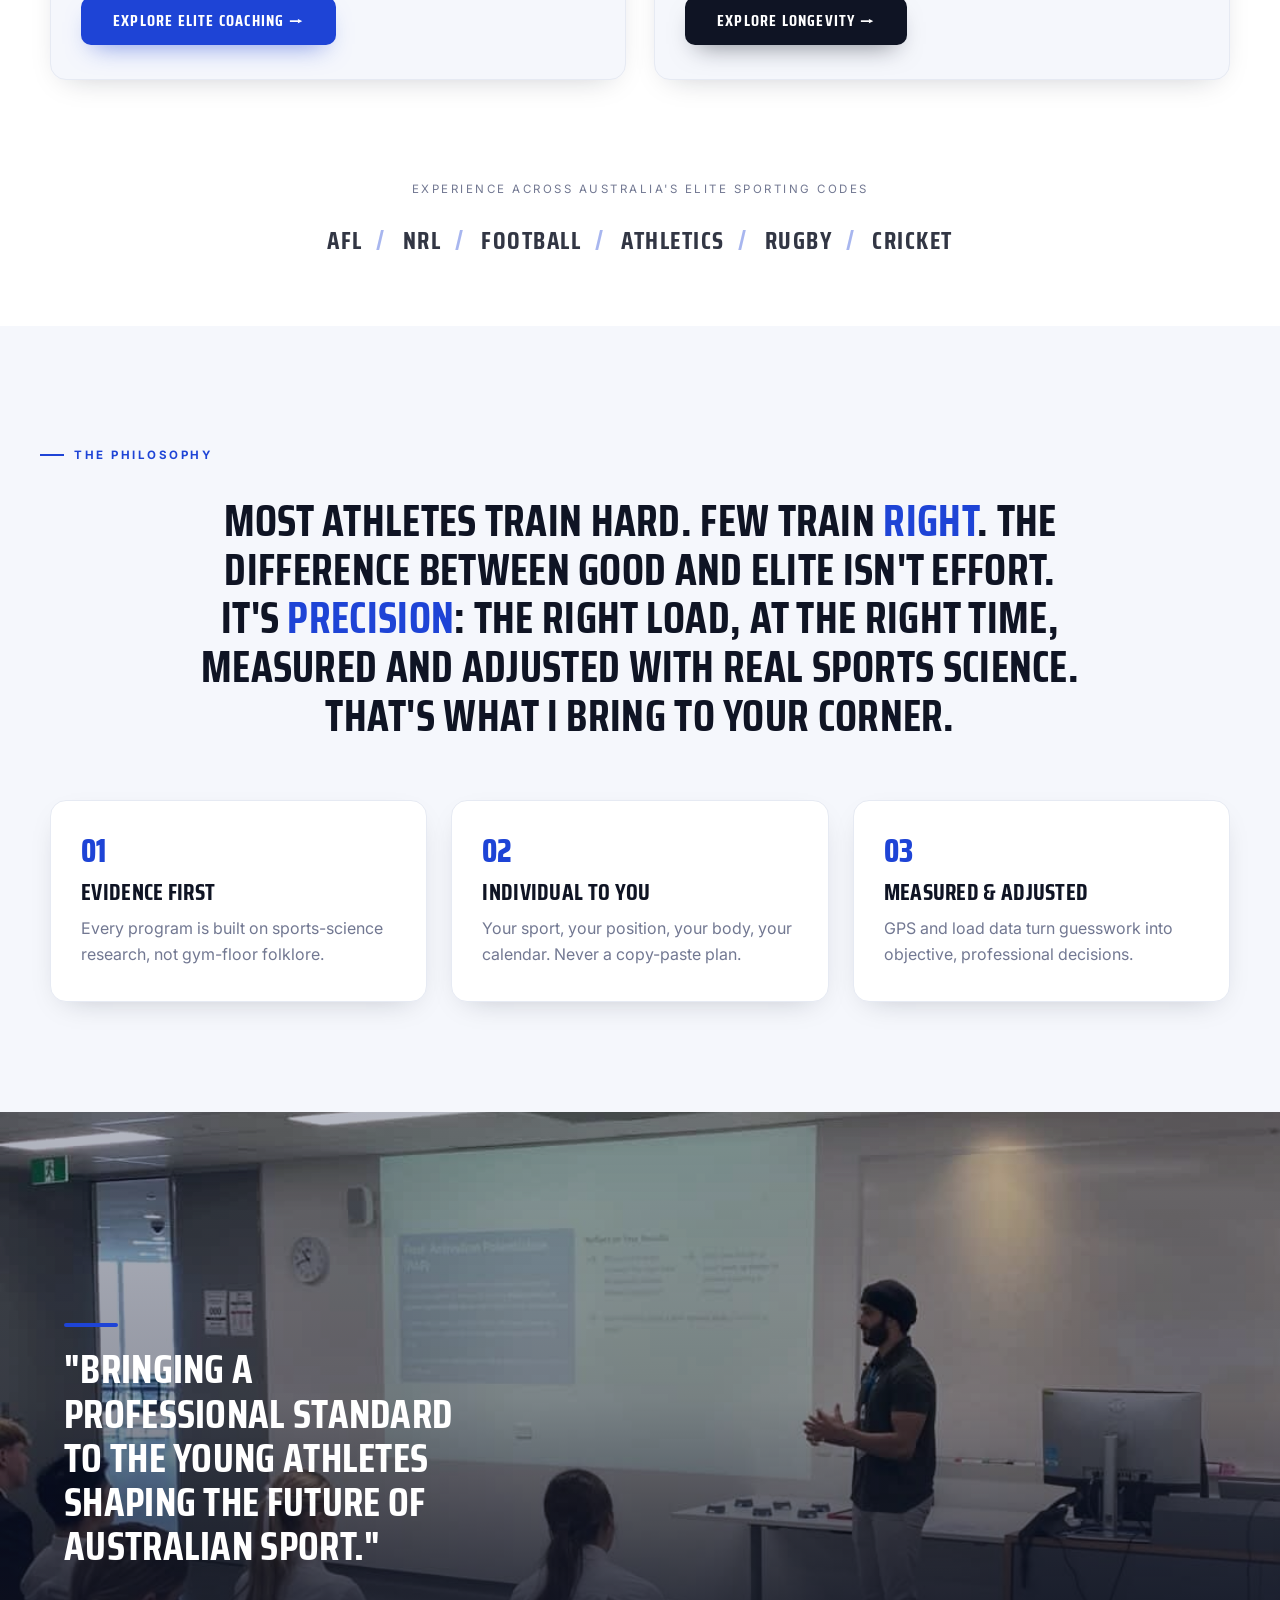
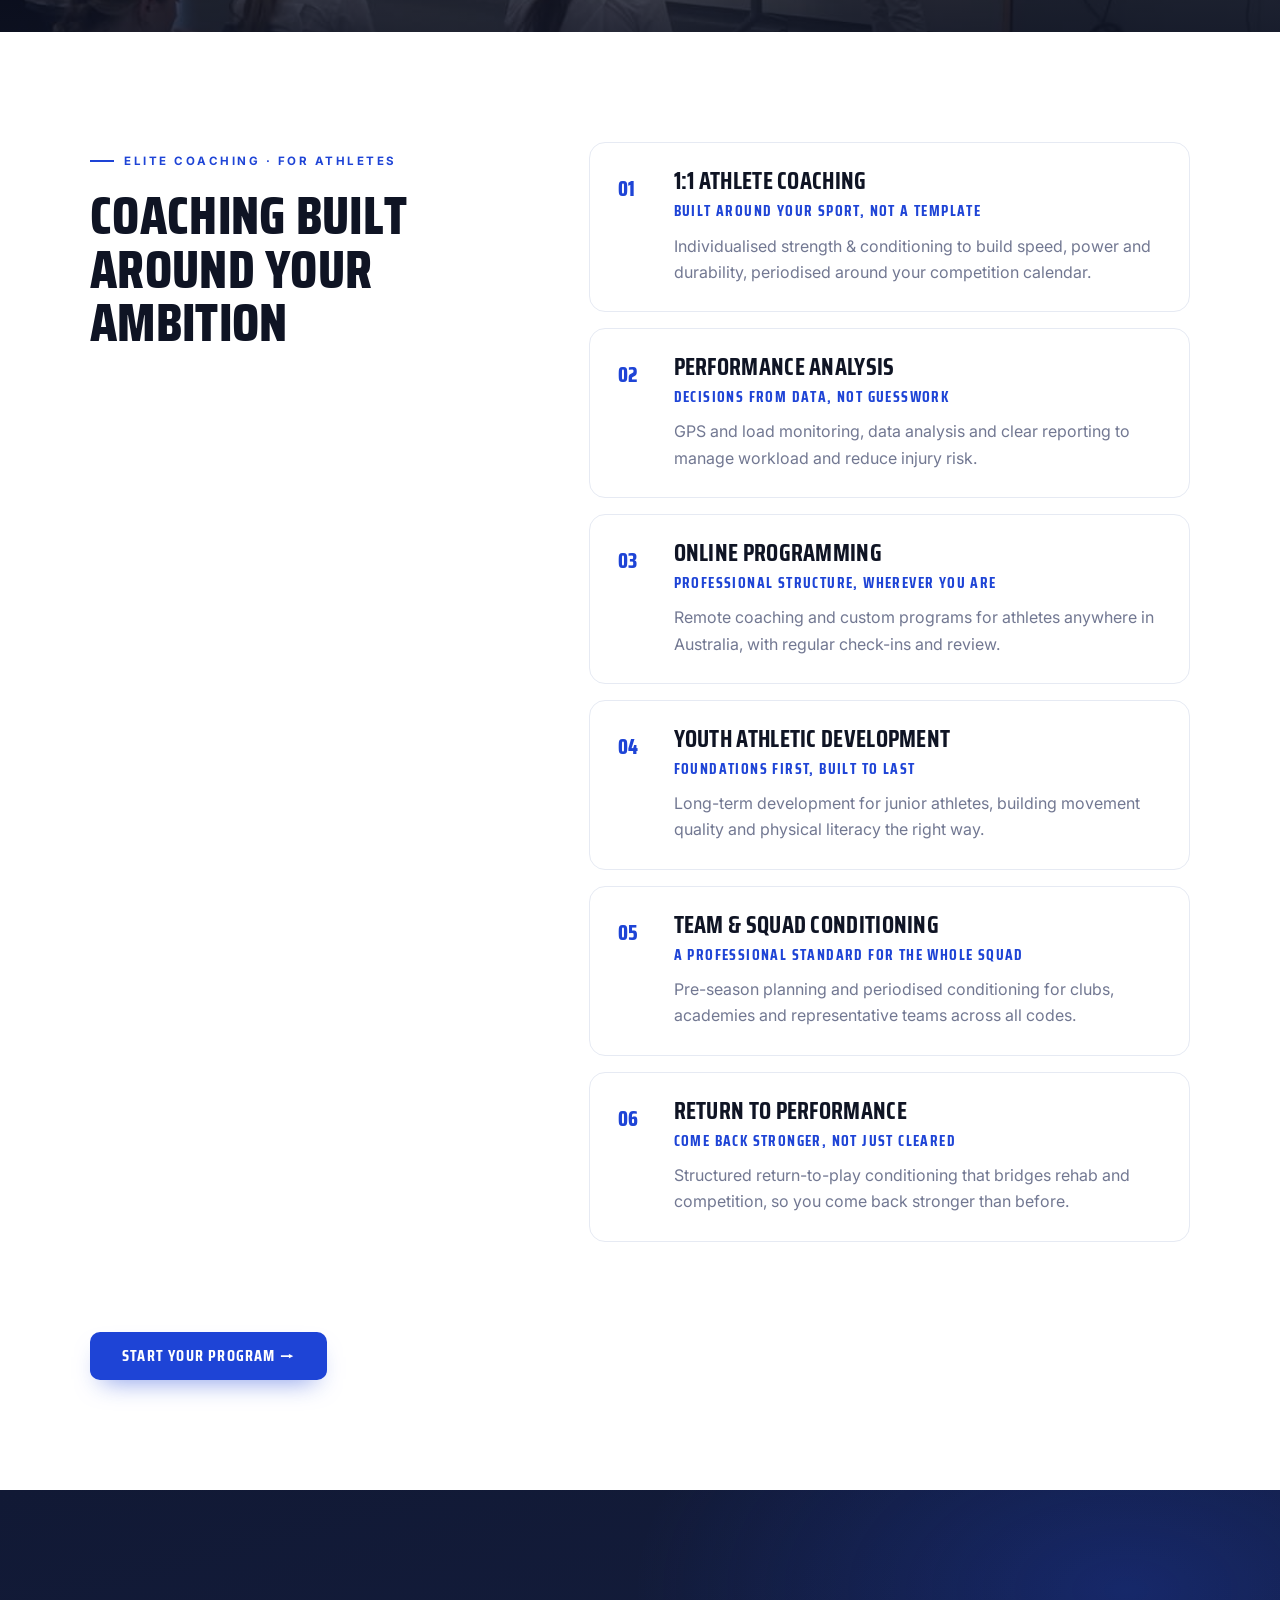
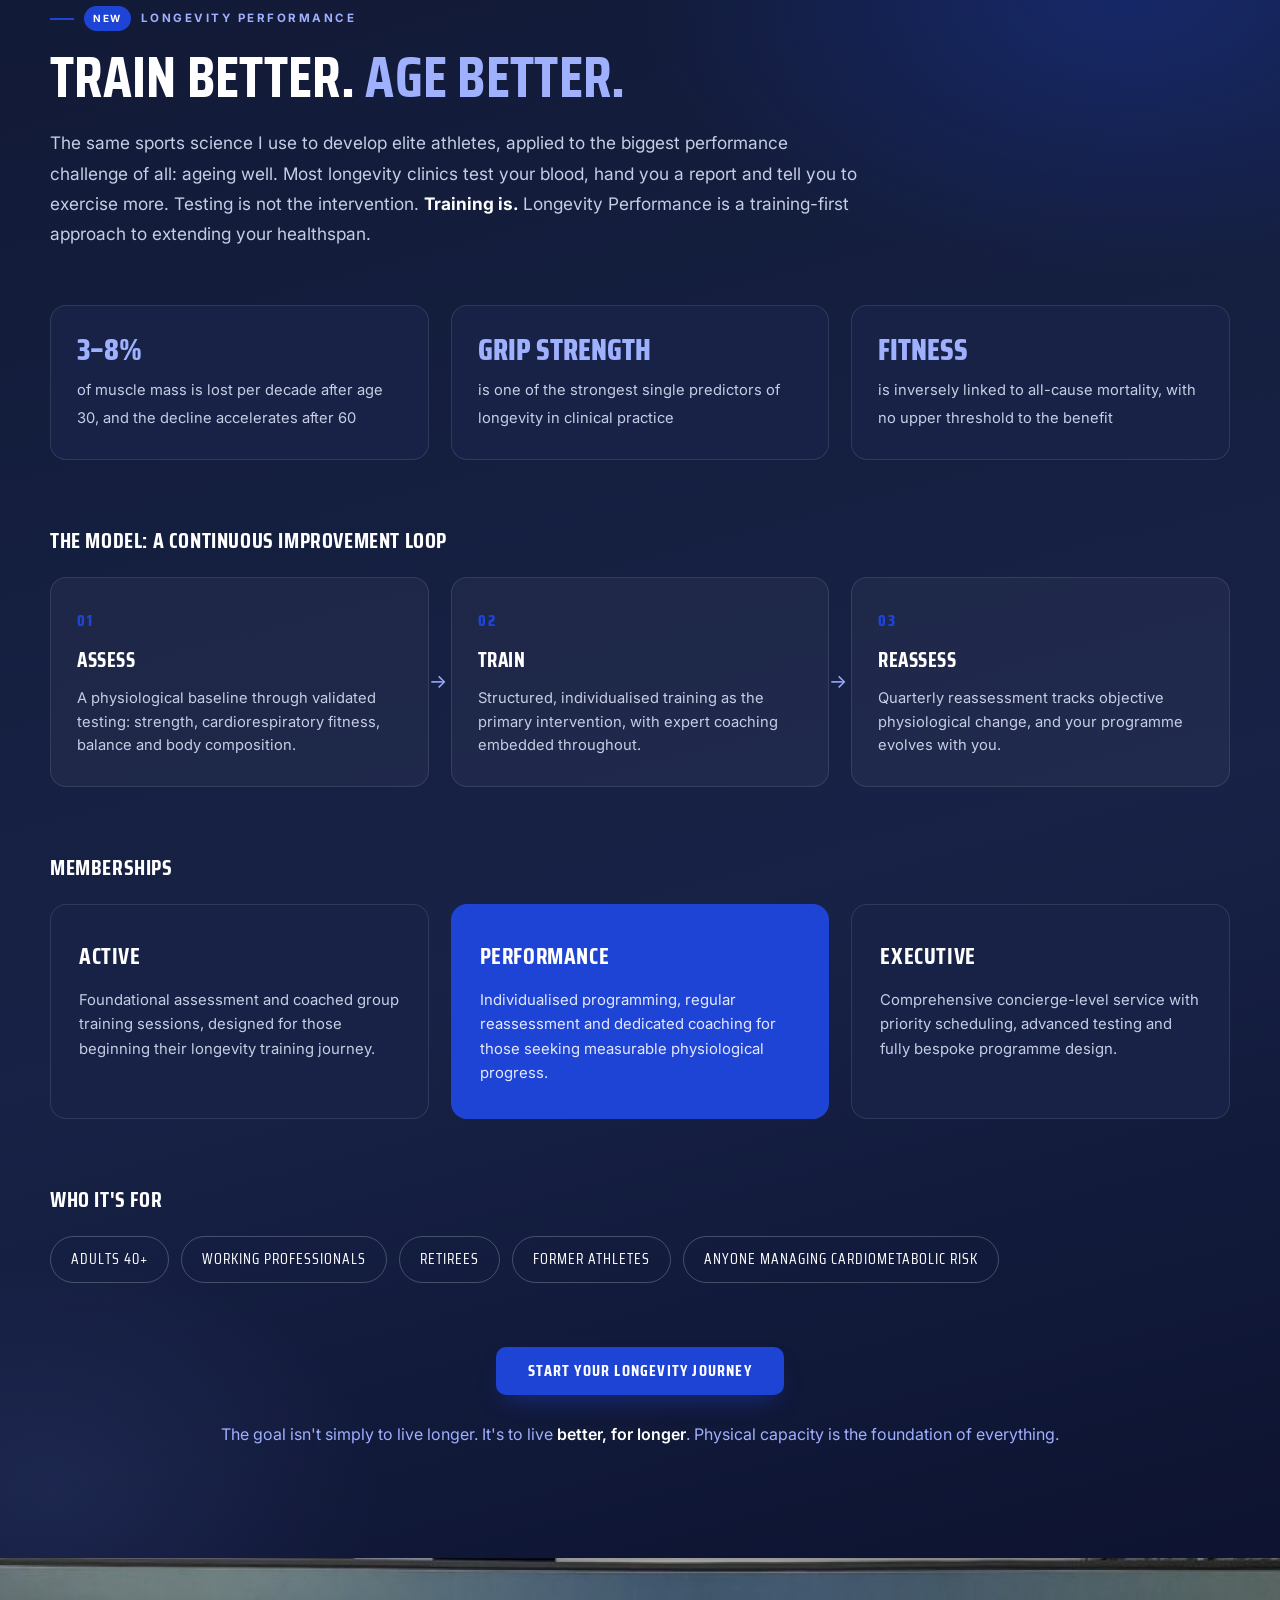
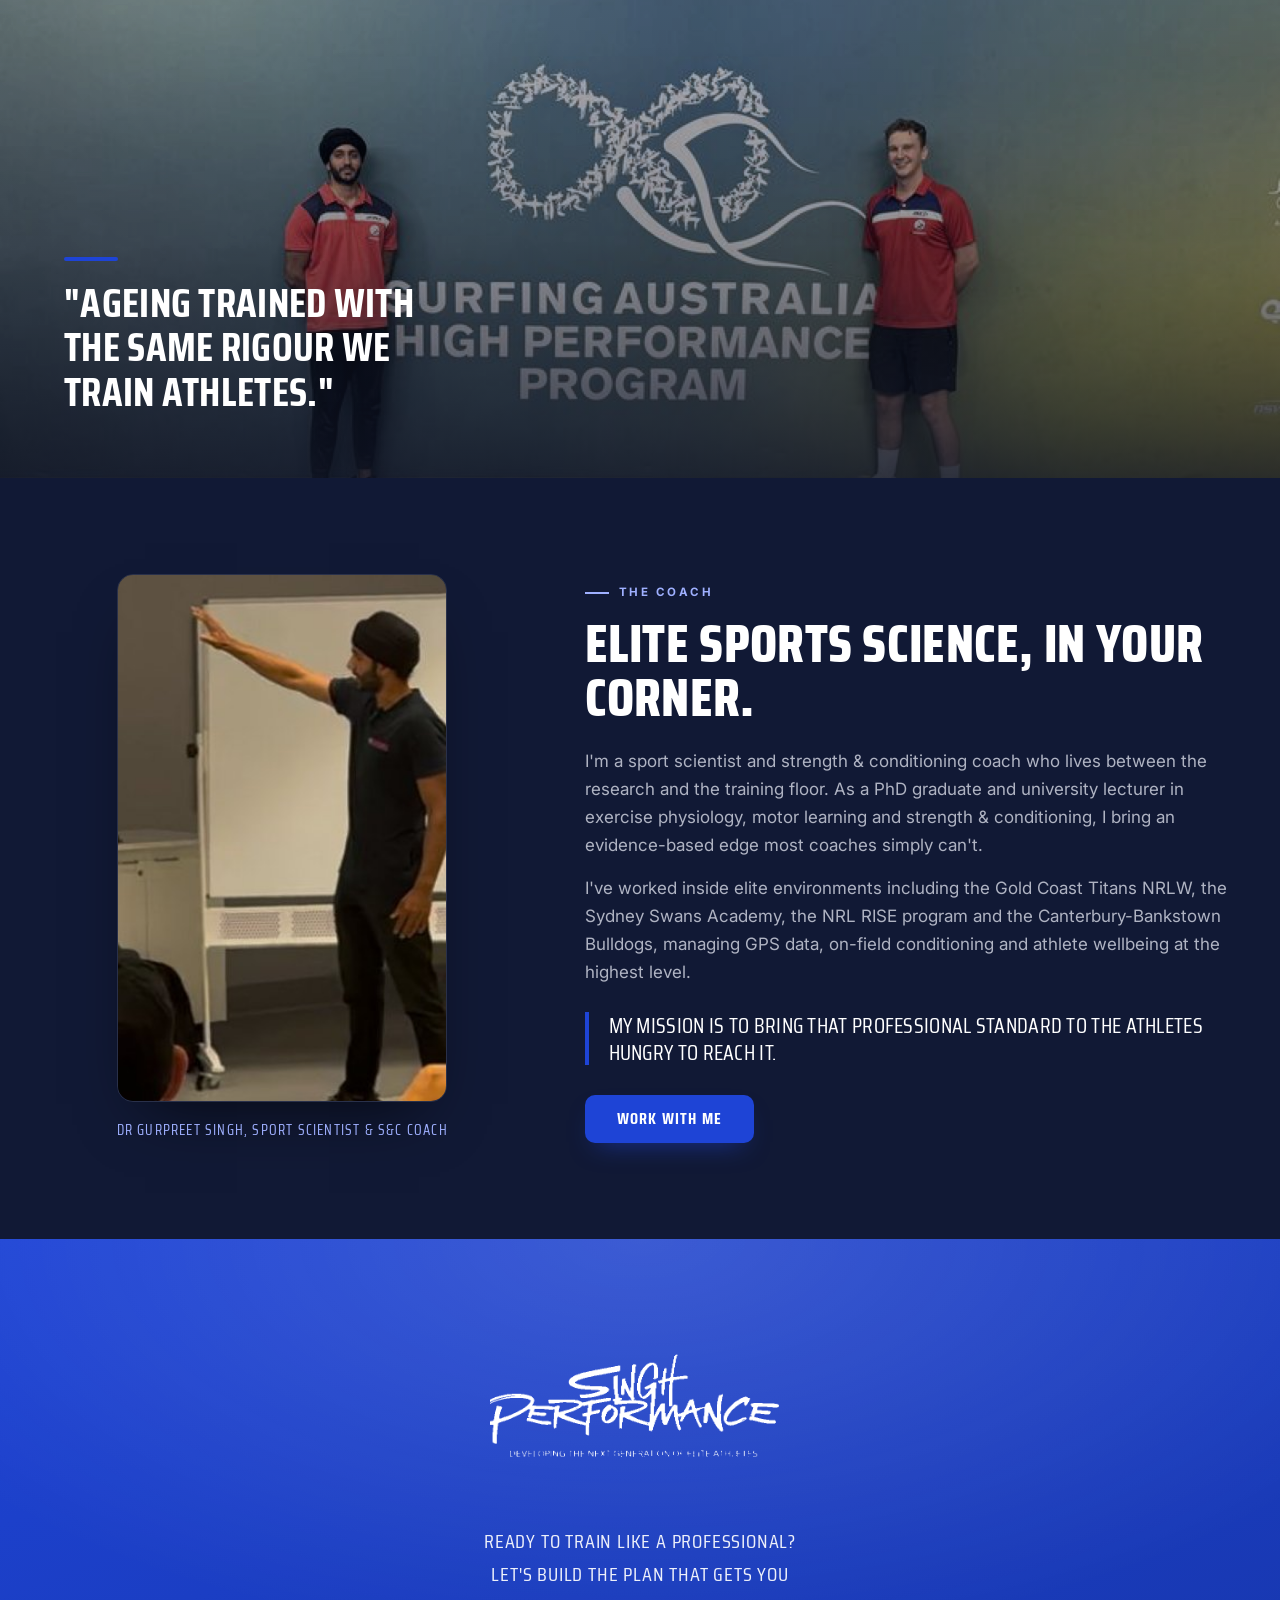
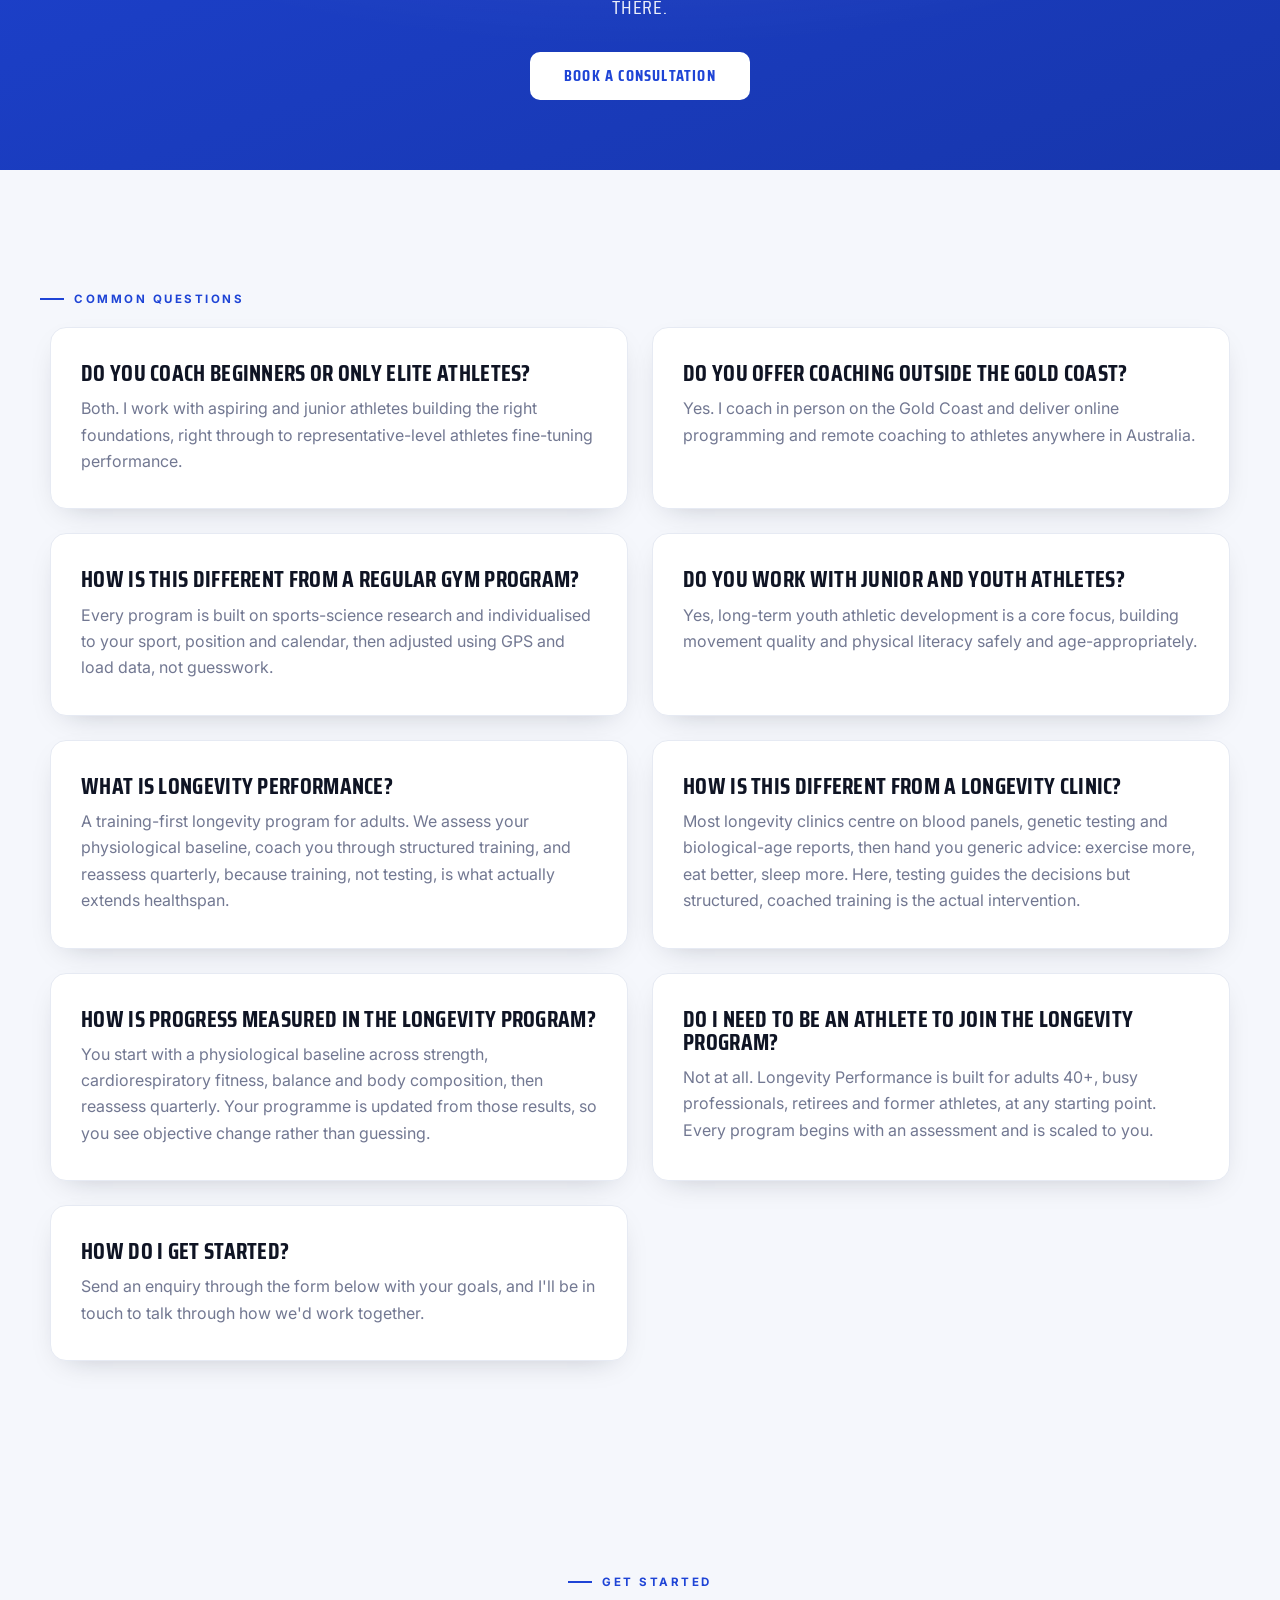
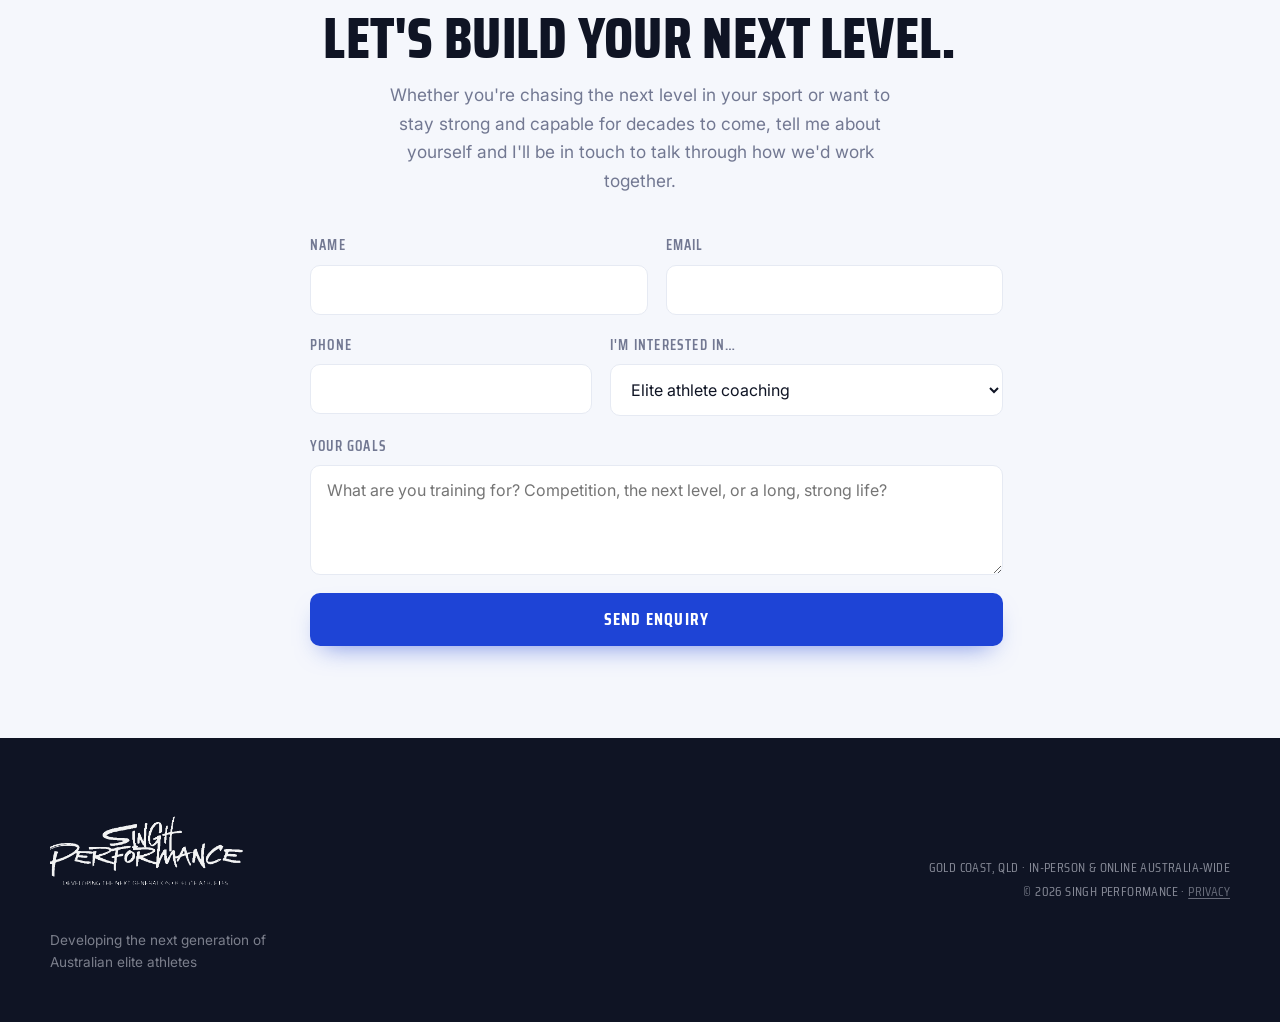
==== commit 78bccf29: "Move credibility stats into pathway cards, remove floating stats band NRL/AFL + University Medal und" ====
--- a/index.html
+++ b/index.html
@@ -145,6 +145,10 @@
         <p class="path__kicker">For athletes</p>
         <h3>Elite Coaching</h3>
         <p>You're an aspiring or competitive athlete who wants to train like a professional, with individualised strength &amp; conditioning, GPS-driven programming and a clear pathway to the next level.</p>
+        <div class="path__creds">
+          <div class="pcred"><strong>NRL · AFL</strong><span>Elite club &amp; academy experience</span></div>
+          <div class="pcred"><strong>1st</strong><span>Class Honours &amp; University Medal</span></div>
+        </div>
         <span class="path__cta btn btn--solid">Explore elite coaching →</span>
       </div>
     </a>
@@ -154,19 +158,13 @@
         <p class="path__kicker">For adults &amp; professionals</p>
         <h3>Longevity Performance</h3>
         <p>You want to stay strong, fit and independent for decades to come, through assessment-based, coached training that treats ageing with the same rigour we train athletes.</p>
+        <div class="path__creds">
+          <div class="pcred"><strong>PhD</strong><span>Doctorate · performance science</span></div>
+          <div class="pcred"><strong>Top 10%</strong><span>Teaching excellence, 2025</span></div>
+        </div>
         <span class="path__cta btn btn--dark">Explore longevity →</span>
       </div>
     </a>
-  </div>
-</section>
-
-<!-- STATS / CREDIBILITY -->
-<section class="stats">
-  <div class="stats__inner">
-    <div class="stat"><strong>1st</strong><span>Class Honours &amp; University Medal</span></div>
-    <div class="stat"><strong>PhD</strong><span>Doctorate · performance science</span></div>
-    <div class="stat"><strong>Top 10%</strong><span>Teaching excellence, 2025</span></div>
-    <div class="stat"><strong>NRL · AFL</strong><span>Elite club &amp; academy experience</span></div>
   </div>
 </section>
 
--- a/styles.css
+++ b/styles.css
@@ -407,3 +407,10 @@
 .ctabar a:hover{background:var(--blue);color:#fff}
 @media(max-width:640px){.ctabar{left:10px;right:10px;bottom:10px}.ctabar a{padding:15px 20px;font-size:1rem}}
 .svc__body p.svc__benefit{color:var(--blue);font-size:.95rem}
+
+/* Credentials inside pathway cards (replaces the old floating stats band) */
+.path__creds{display:grid;grid-template-columns:1fr 1fr;gap:18px;width:100%;
+  border-top:1px solid var(--line);padding-top:18px;margin-top:4px}
+.pcred strong{display:block;font-family:'Saira Condensed',sans-serif;font-weight:800;
+  color:var(--blue);font-size:1.5rem;line-height:1.1;text-transform:uppercase}
+.pcred span{font-size:.82rem;color:var(--muted);line-height:1.45;display:block;margin-top:2px}
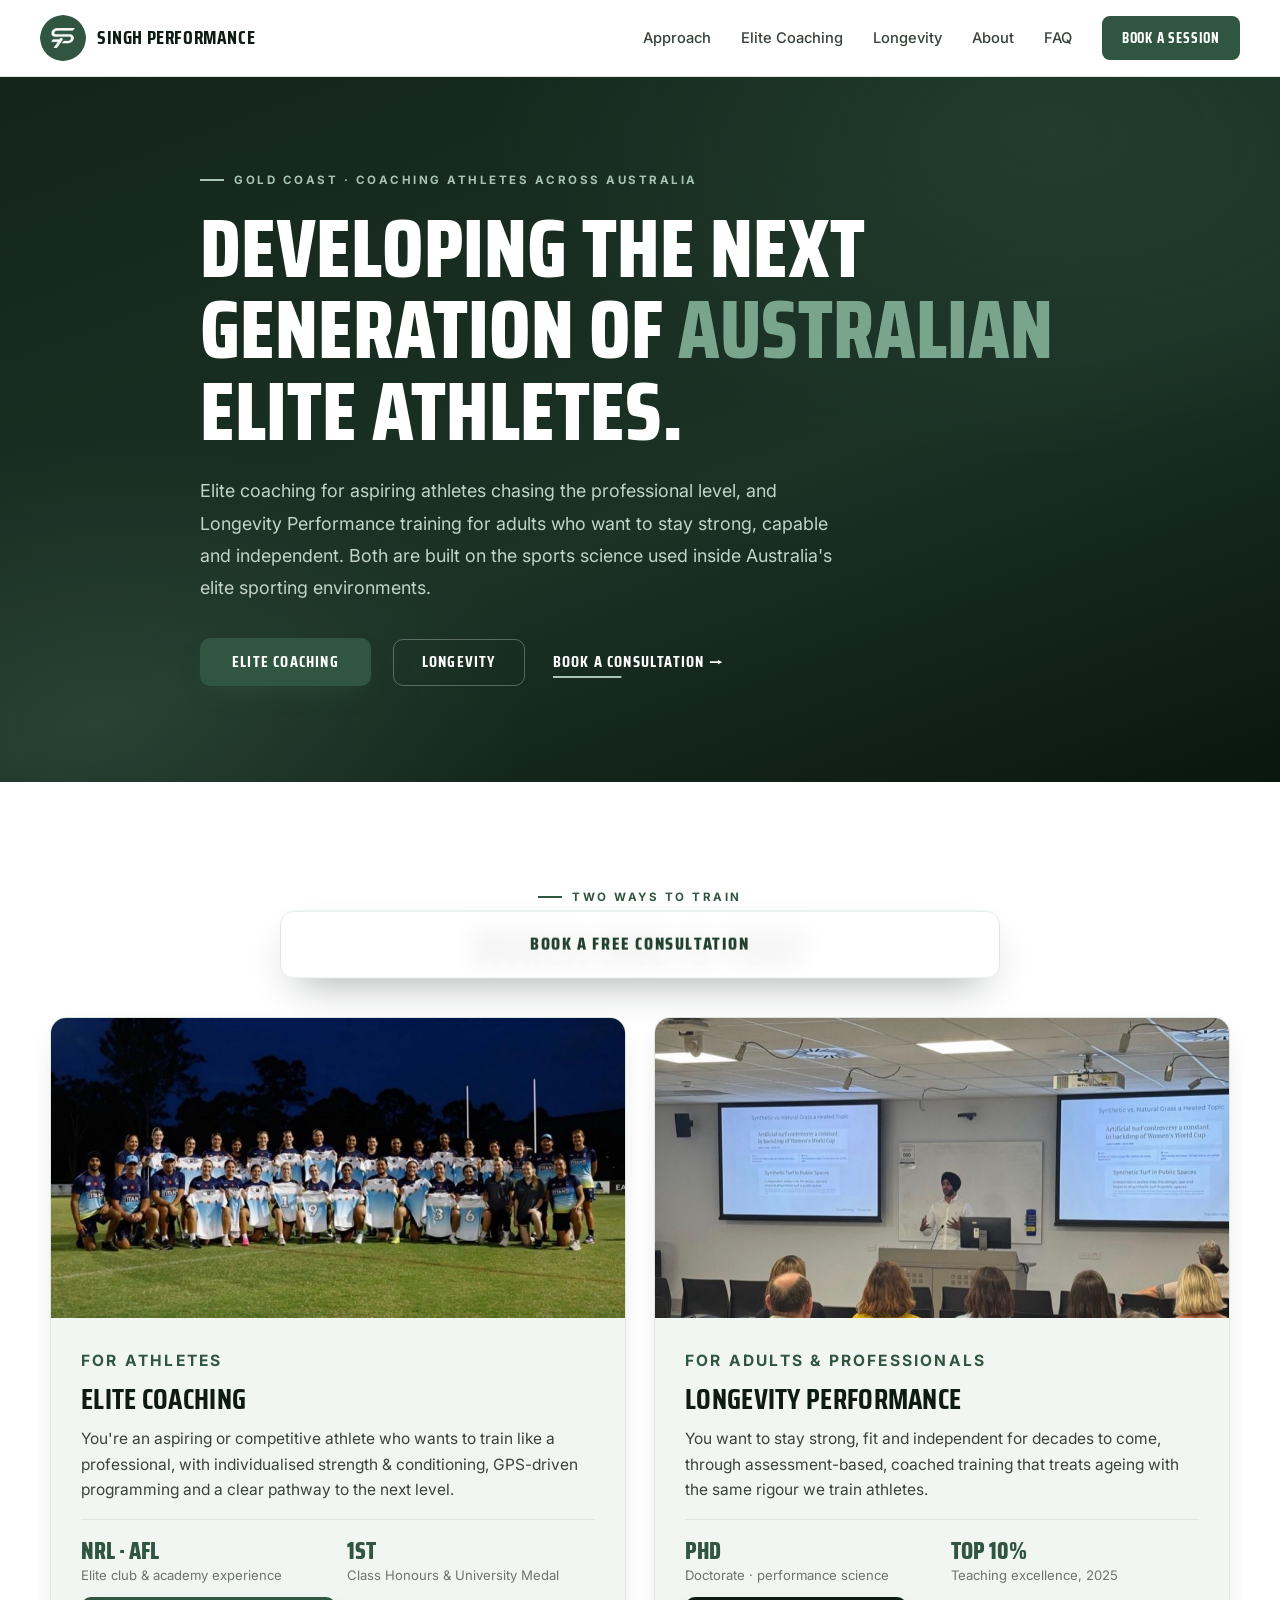
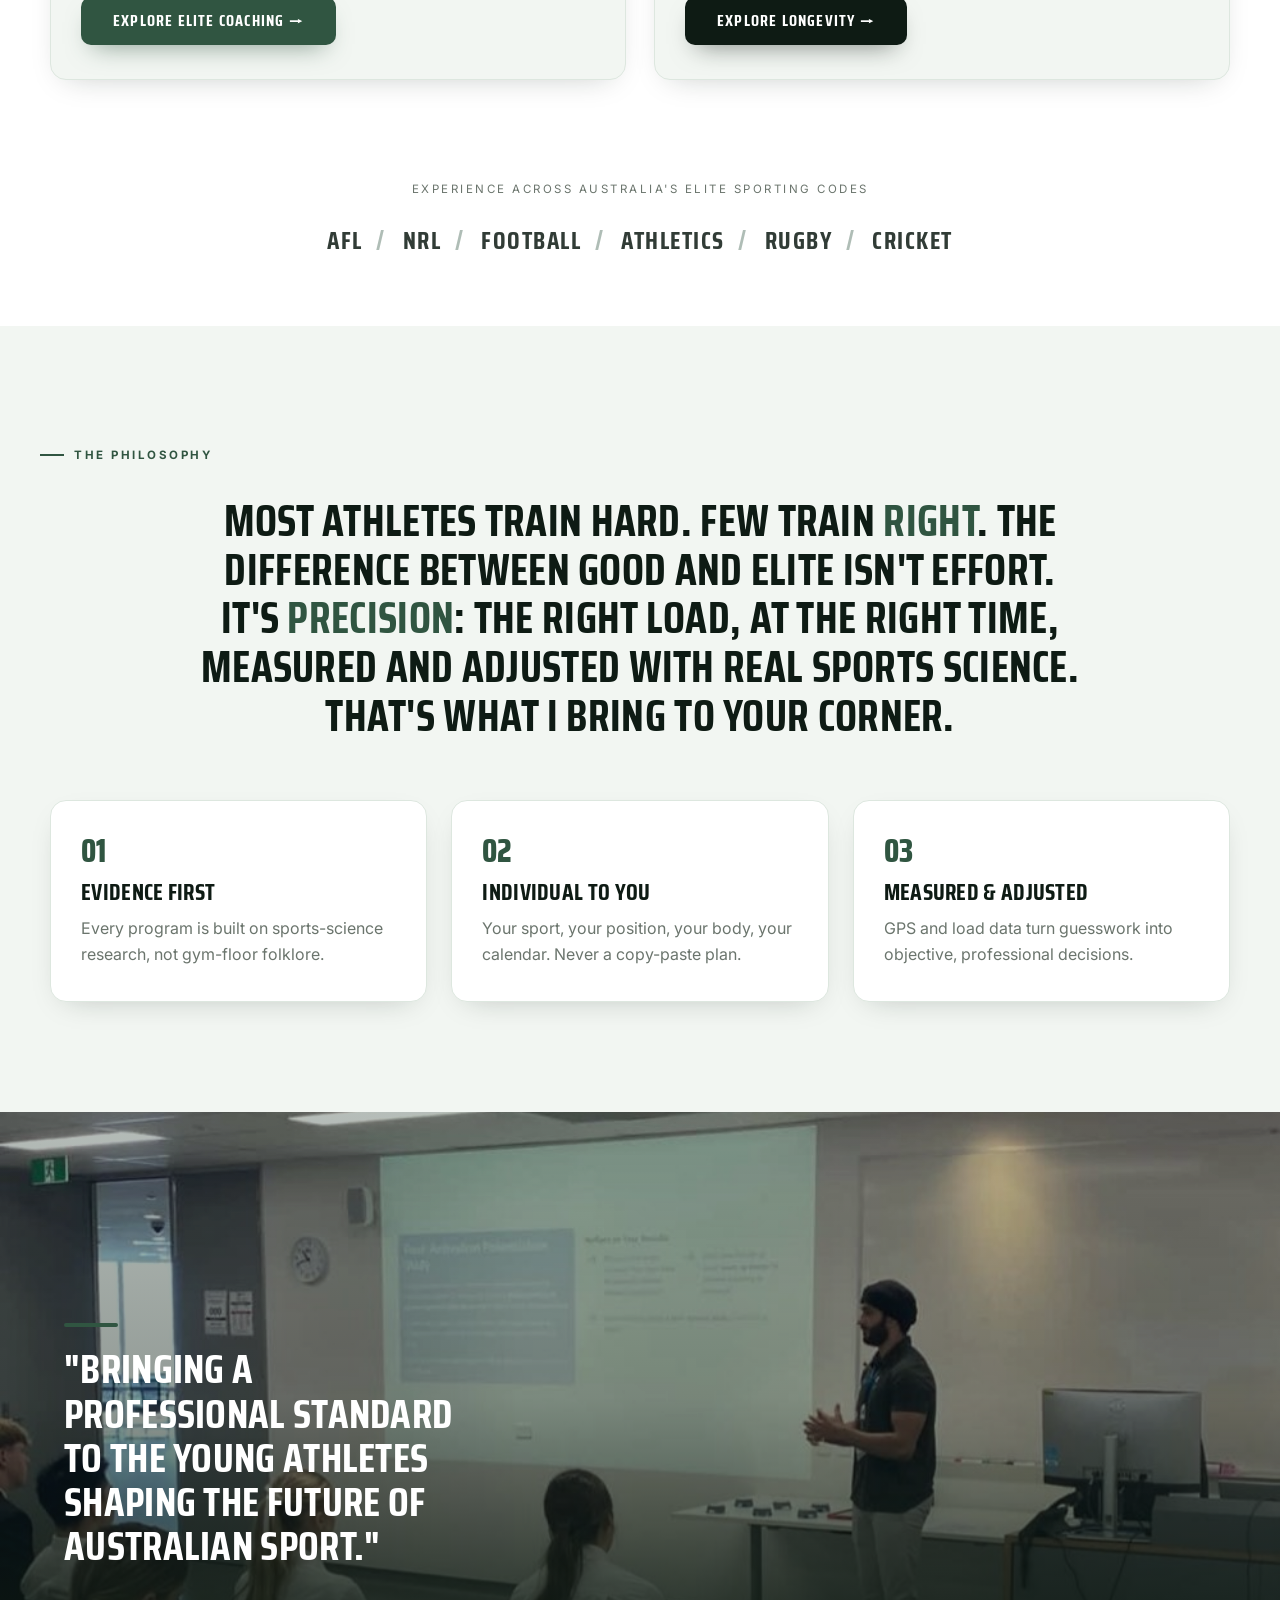
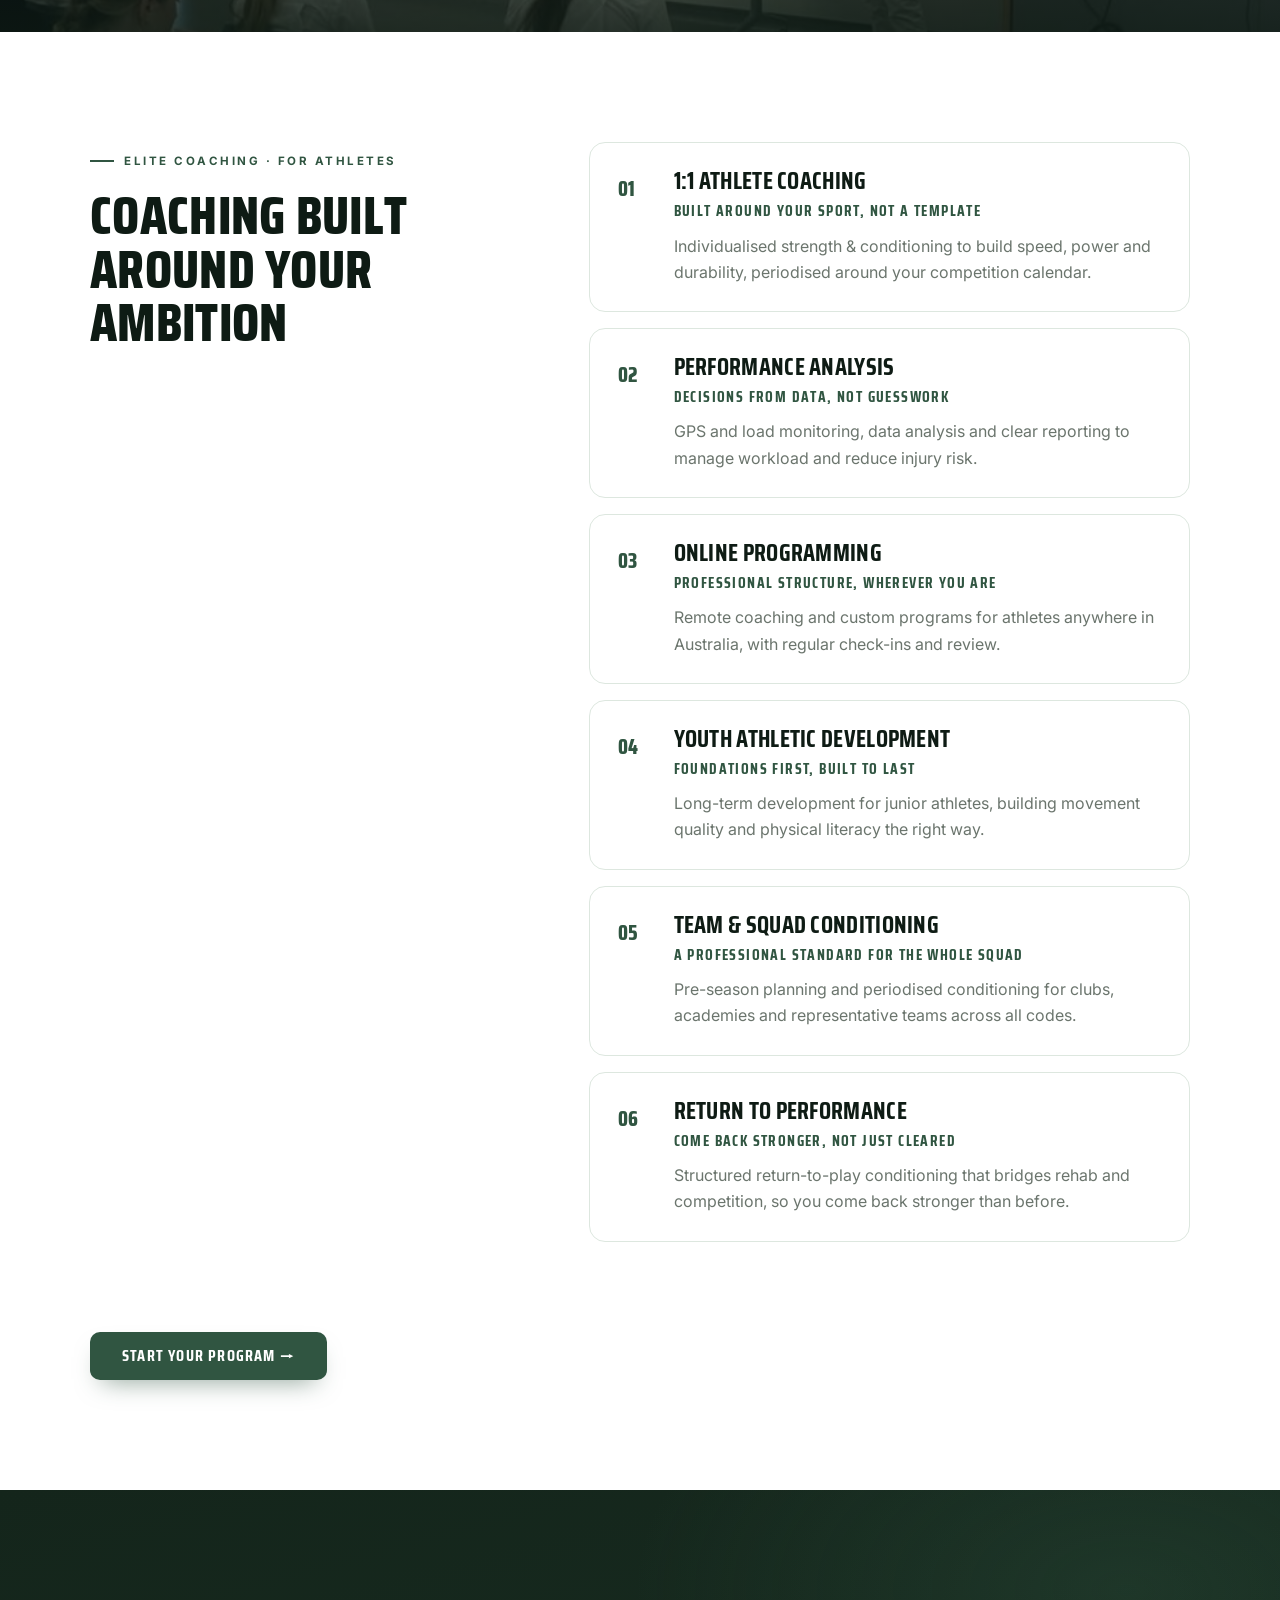
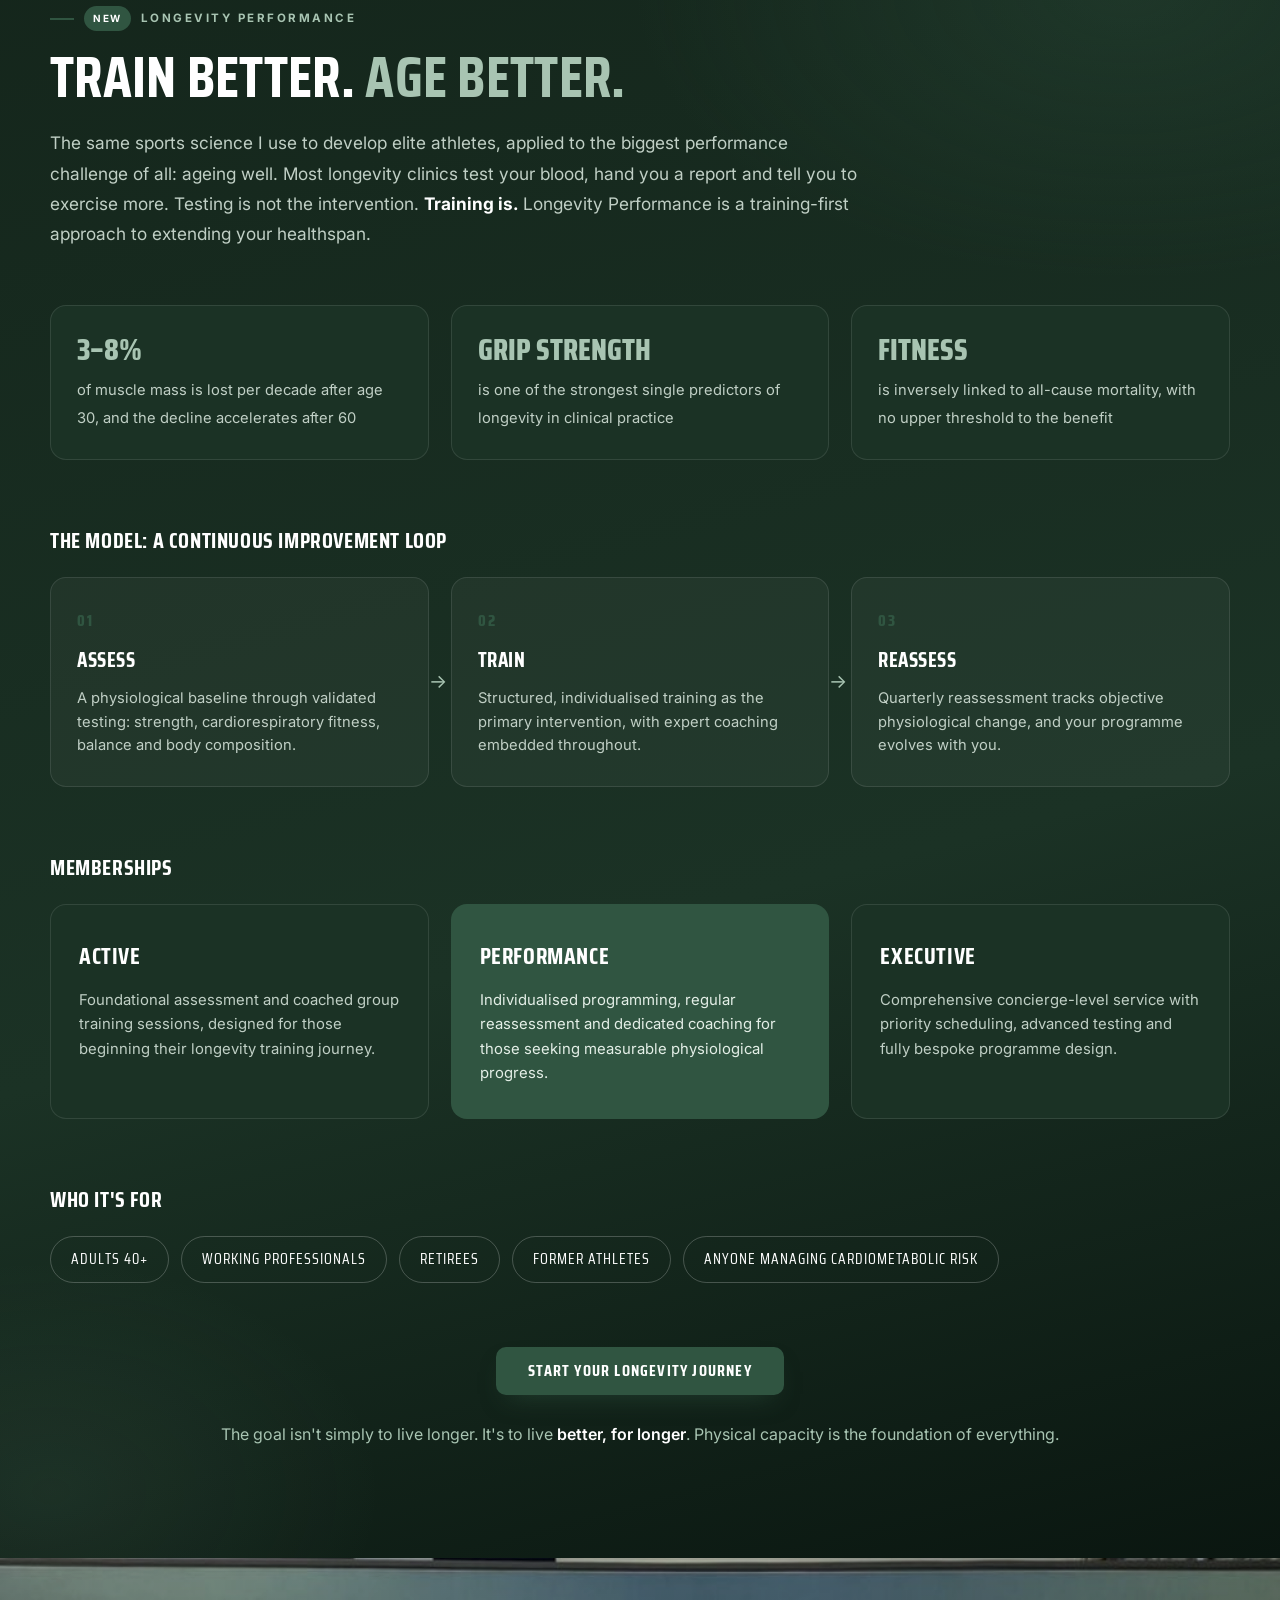
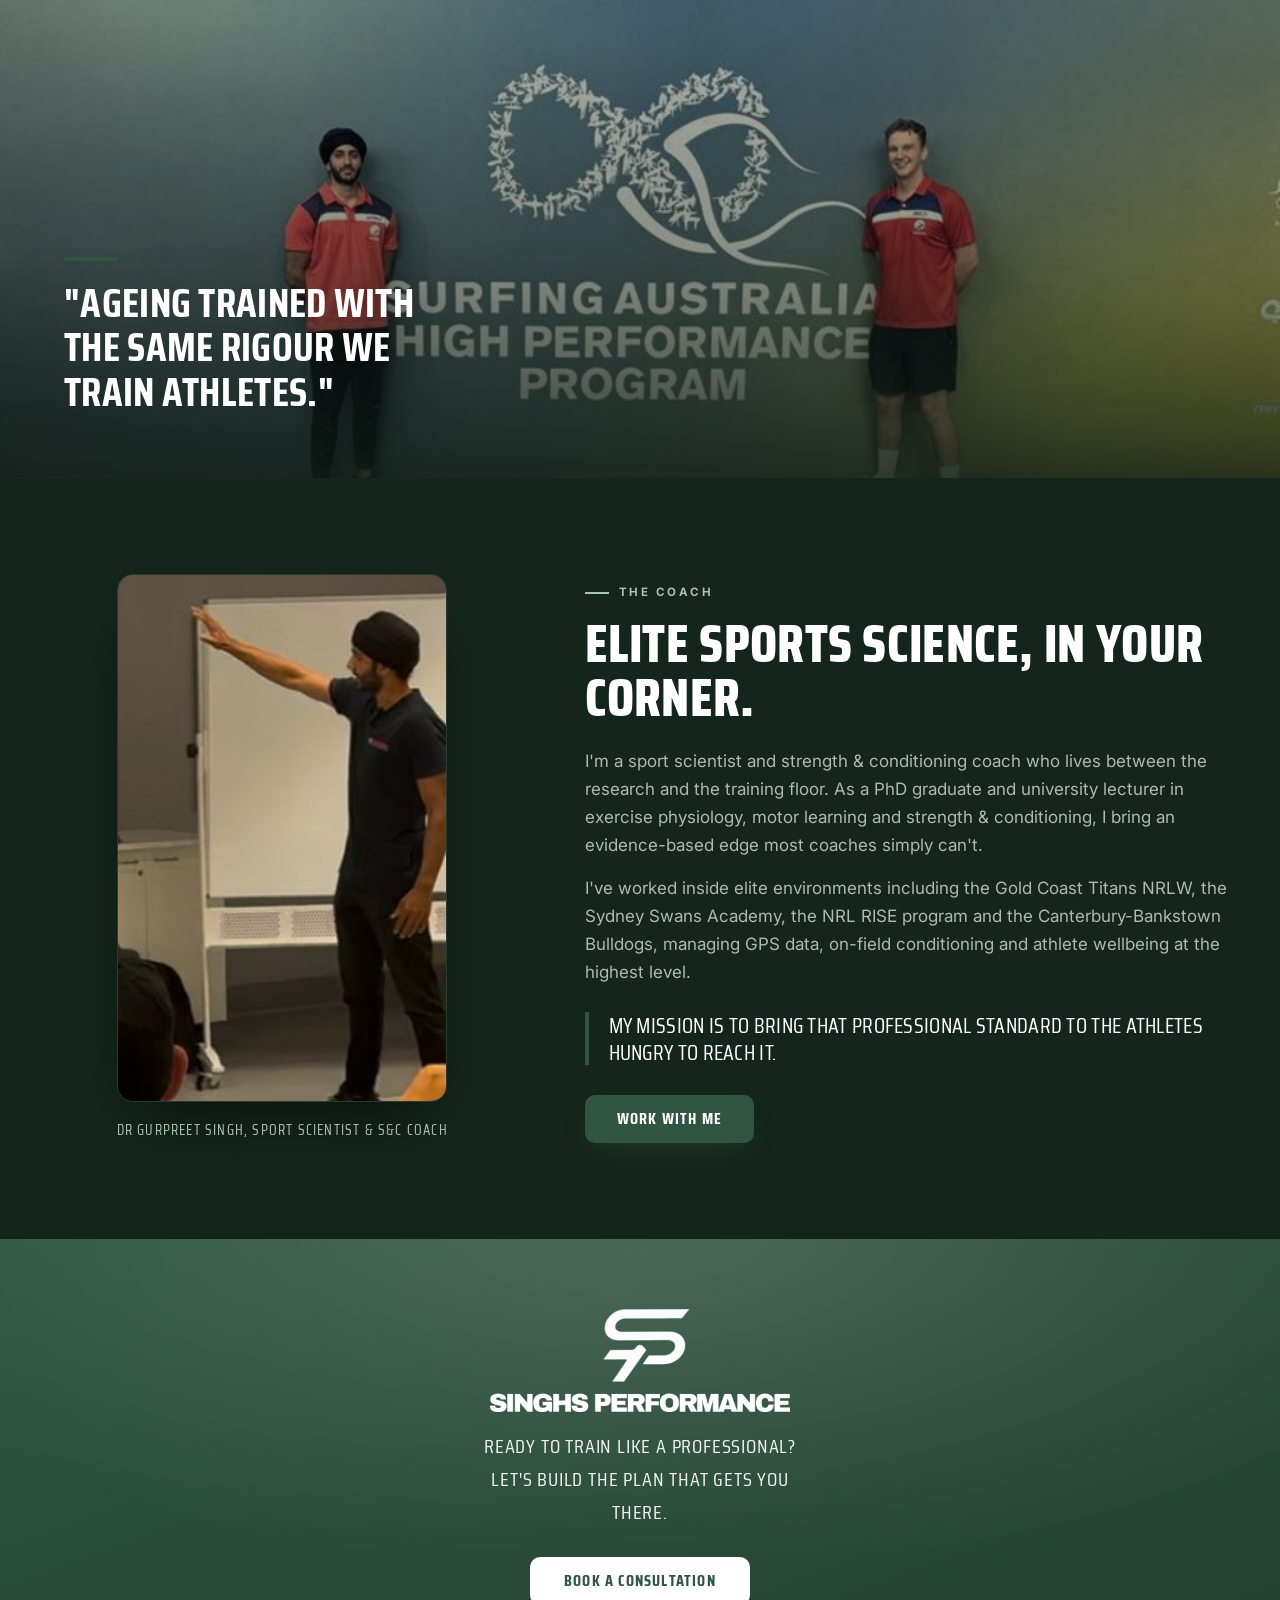
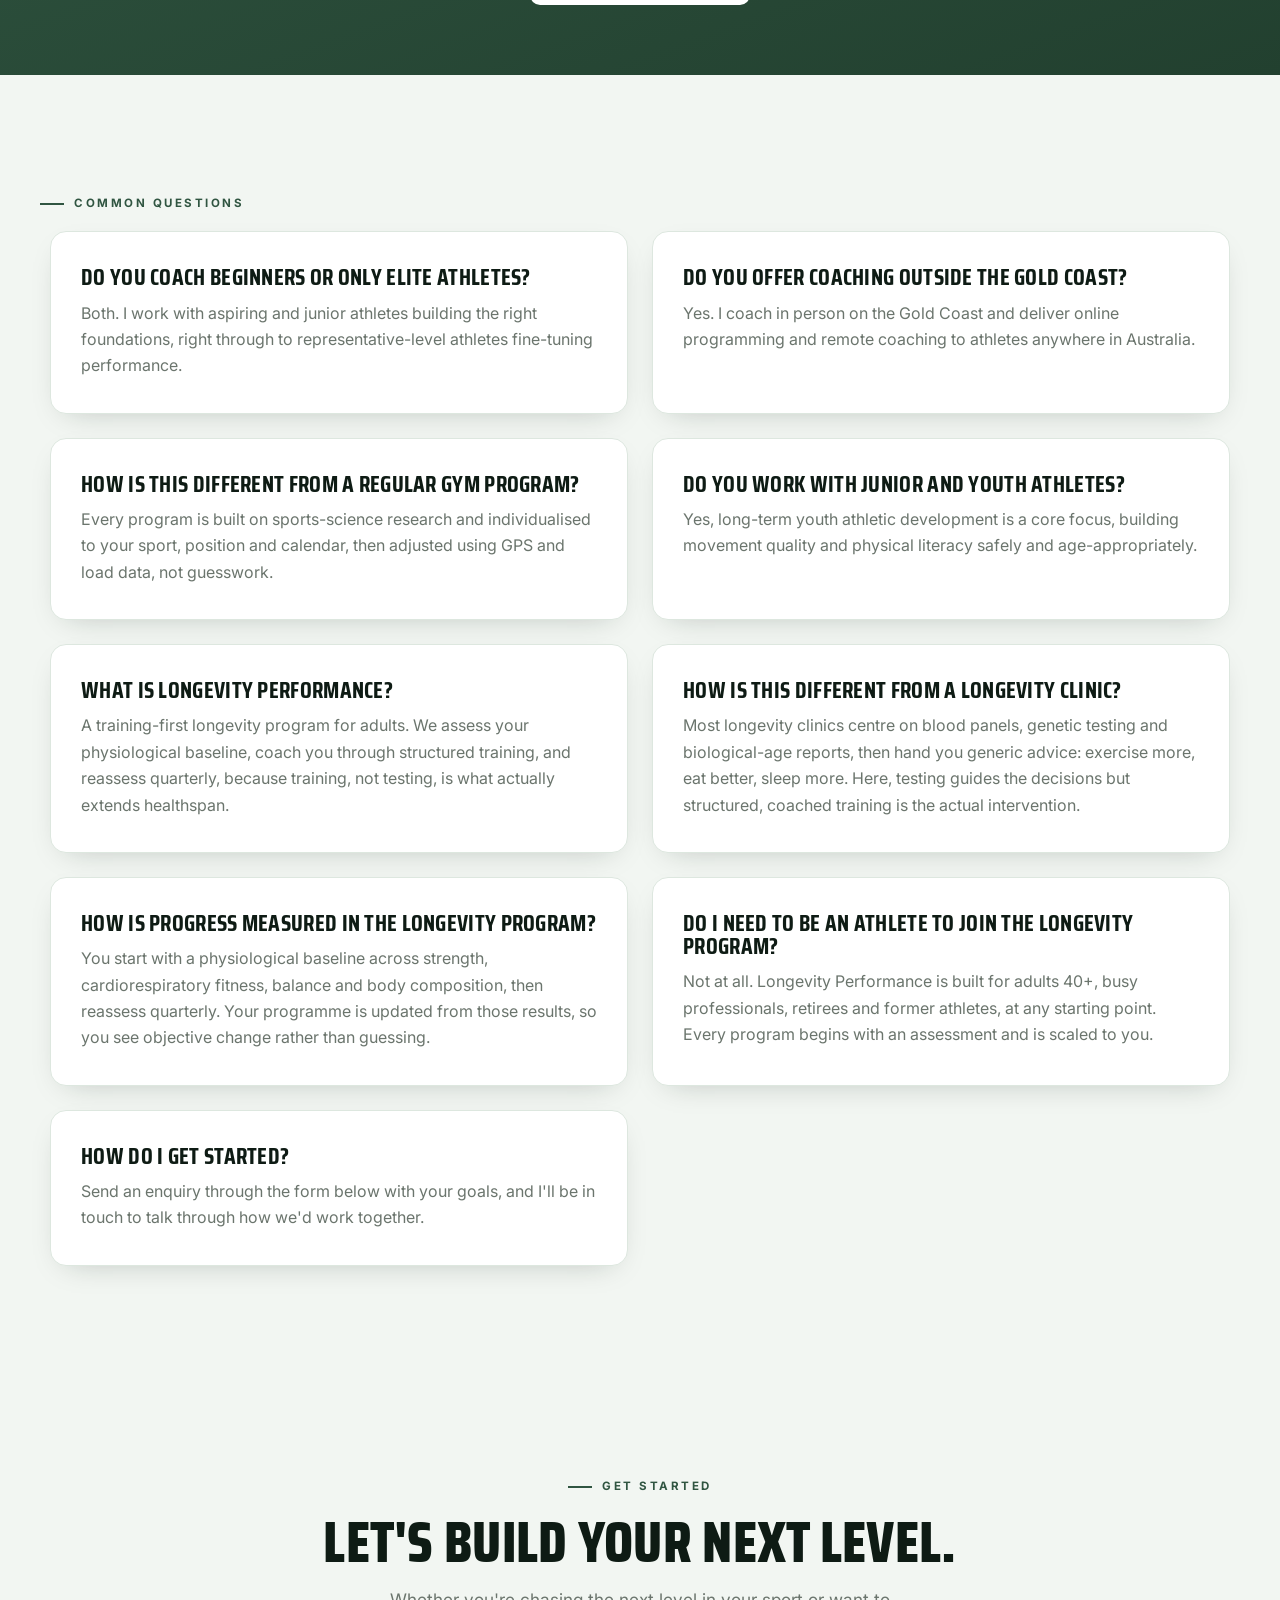
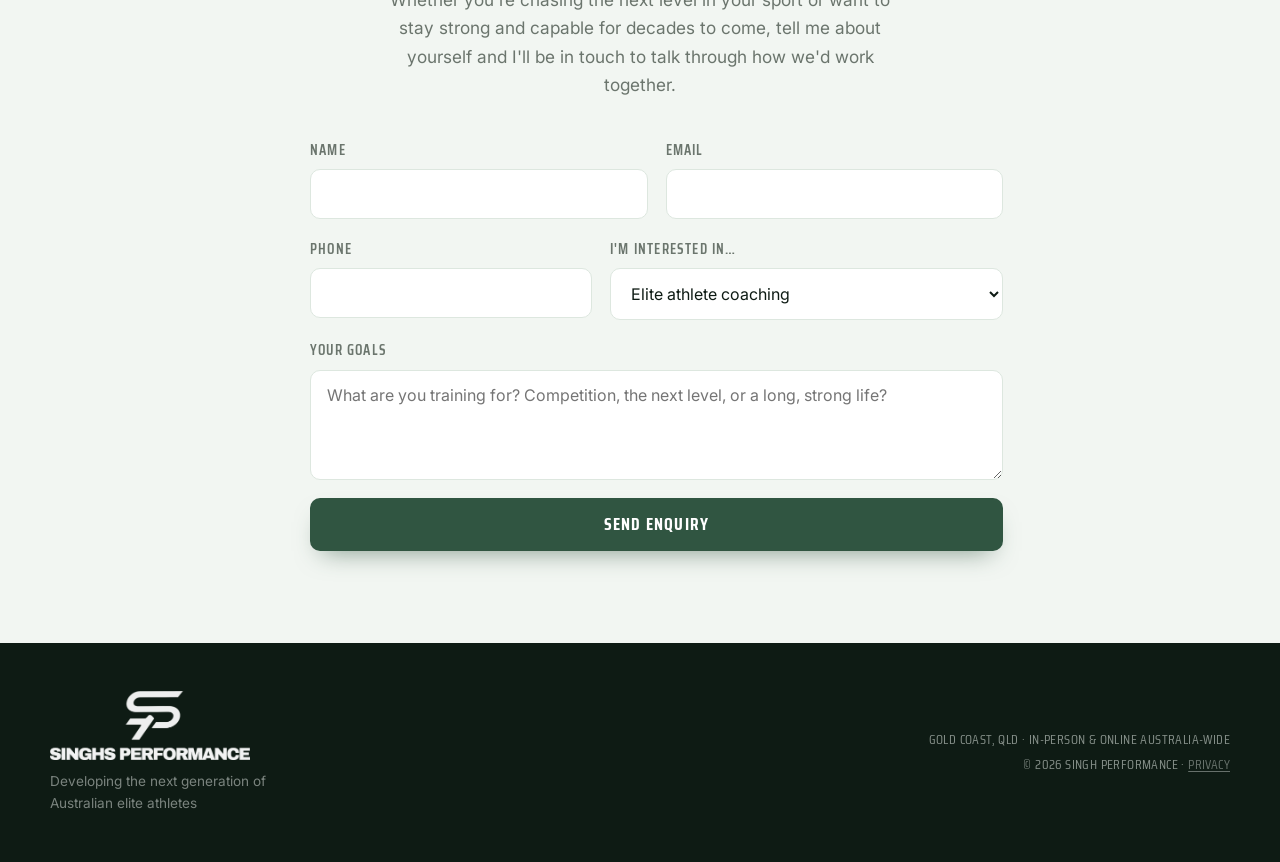
==== commit 0b4182d5: "Rebrand to forest green identity Swap the royal-blue palette for the new forest green (#305541) from" ====
--- a/index.html
+++ b/index.html
@@ -37,6 +37,8 @@
 <meta name="twitter:card" content="summary_large_image" />
 
 <link rel="icon" type="image/png" href="assets/logo-circle-128.png" />
+<link rel="apple-touch-icon" href="assets/apple-touch-icon.png" />
+<meta name="theme-color" content="#14251b" />
 <link rel="preconnect" href="https://fonts.googleapis.com" />
 <link rel="preconnect" href="https://fonts.gstatic.com" crossorigin />
 <link href="https://fonts.googleapis.com/css2?family=Saira+Condensed:wght@500;600;700;800&family=Inter:wght@400;500;600;700&display=swap" rel="stylesheet" />
@@ -54,7 +56,15 @@
   "areaServed": "Australia",
   "address": { "@type": "PostalAddress", "addressRegion": "QLD", "addressLocality": "Gold Coast", "addressCountry": "AU" },
   "geo": { "@type": "GeoCoordinates", "latitude": -28.0167, "longitude": 153.4000 },
-  "founder": { "@type": "Person", "name": "Dr Gurpreet Singh", "jobTitle": "Sport Scientist & Strength and Conditioning Coach", "alumniOf": "Southern Cross University" }
+  "founder": { "@type": "Person", "name": "Dr Gurpreet Singh", "jobTitle": "Sport Scientist & Strength and Conditioning Coach", "alumniOf": "Southern Cross University" },
+  "hasOfferCatalog": {
+    "@type": "OfferCatalog",
+    "name": "Coaching Programs",
+    "itemListElement": [
+      { "@type": "Offer", "itemOffered": { "@type": "Service", "name": "Elite Athlete Coaching", "description": "Individualised strength and conditioning, GPS-driven performance analysis, online programming, youth athletic development and team conditioning for aspiring and competitive athletes.", "areaServed": "Australia", "provider": { "@type": "Person", "name": "Dr Gurpreet Singh" } } },
+      { "@type": "Offer", "itemOffered": { "@type": "Service", "name": "Longevity Performance", "description": "Training-first healthspan program for adults: physiological baseline assessment, structured coached training and quarterly reassessment across Active, Performance and Executive memberships.", "areaServed": "Gold Coast, Australia", "provider": { "@type": "Person", "name": "Dr Gurpreet Singh" } } }
+    ]
+  }
 }
 </script>
 
--- a/styles.css
+++ b/styles.css
@@ -1,23 +1,23 @@
 /* ============================================================
    Singh Performance — bold but refined. Saira Condensed + Inter.
-   Light & airy canvas, royal blue, soft cards, few dark anchors.
+   Light & airy canvas, forest green, soft cards, few dark anchors.
    ============================================================ */
 :root{
-  --ink:#0f1424;          /* deep navy-black */
-  --navy:#111935;         /* dark section */
-  --navy-2:#172246;
+  --ink:#0e1b14;          /* deep forest-black */
+  --pine:#14251b;         /* dark section */
+  --pine-2:#1b3225;
   --paper:#ffffff;
-  --mist:#f5f7fc;         /* cool light */
-  --mist-2:#eef1f8;
-  --blue:#1e44d6;         /* royal */
-  --blue-deep:#1736ac;
-  --blue-soft:#e9edff;
-  --text:#3a3f50;
-  --muted:#727892;
-  --line:#e6eaf3;
+  --mist:#f2f6f2;         /* soft green light */
+  --mist-2:#e8efe9;
+  --green:#305541;         /* brand forest */
+  --green-deep:#22402f;
+  --green-soft:#e4efe7;
+  --text:#39423b;
+  --muted:#6b756d;
+  --line:#dde7df;
   --line-dark:rgba(255,255,255,.1);
-  --shadow:0 24px 50px -28px rgba(15,20,36,.4);
-  --shadow-sm:0 10px 30px -16px rgba(15,20,36,.28);
+  --shadow:0 24px 50px -28px rgba(14,27,20,.4);
+  --shadow-sm:0 10px 30px -16px rgba(14,27,20,.28);
   --max:1180px;
   --r:16px;
 }
@@ -41,19 +41,19 @@
 
 /* shared */
 .kicker{font-family:'Inter',sans-serif;font-size:.72rem;letter-spacing:2.5px;text-transform:uppercase;
-  color:var(--blue);font-weight:700;margin-bottom:18px;display:inline-flex;align-items:center;gap:10px}
-.kicker::before{content:"";width:24px;height:2px;background:var(--blue)}
+  color:var(--green);font-weight:700;margin-bottom:18px;display:inline-flex;align-items:center;gap:10px}
+.kicker::before{content:"";width:24px;height:2px;background:var(--green)}
 .kicker--center{justify-content:center}
-.kicker--light{color:#9fb0ff}
+.kicker--light{color:#a8c4b2}
 
 .btn{display:inline-block;font-family:'Saira Condensed',sans-serif;font-weight:700;text-transform:uppercase;
   letter-spacing:1.2px;font-size:1rem;cursor:pointer;border:none;transition:.2s ease;line-height:1;border-radius:8px}
-.btn--solid{background:var(--blue);color:#fff;padding:16px 32px;box-shadow:0 12px 26px -12px rgba(30,68,214,.6)}
-.btn--solid:hover{background:var(--blue-deep);transform:translateY(-2px)}
+.btn--solid{background:var(--green);color:#fff;padding:16px 32px;box-shadow:0 12px 26px -12px rgba(48,85,65,.6)}
+.btn--solid:hover{background:var(--green-deep);transform:translateY(-2px)}
 .btn--text{color:var(--ink);padding:16px 6px;font-weight:700;font-family:'Saira Condensed',sans-serif;
   text-transform:uppercase;letter-spacing:1.2px;border-radius:0;position:relative}
-.btn--text::after{content:"";position:absolute;left:6px;right:6px;bottom:8px;height:2px;background:var(--blue);transform:scaleX(.4);transform-origin:left;transition:.25s}
-.btn--text:hover{color:var(--blue)}.btn--text:hover::after{transform:scaleX(1)}
+.btn--text::after{content:"";position:absolute;left:6px;right:6px;bottom:8px;height:2px;background:var(--green);transform:scaleX(.4);transform-origin:left;transition:.25s}
+.btn--text:hover{color:var(--green)}.btn--text:hover::after{transform:scaleX(1)}
 .btn--ghost{background:transparent;color:#fff;border:1.5px solid rgba(255,255,255,.28);padding:14.5px 28px}
 .btn--ghost:hover{border-color:#fff;background:rgba(255,255,255,.07)}
 .btn--full{width:100%;text-align:center;padding:18px;font-size:1.08rem}
@@ -68,29 +68,29 @@
 .nav__links a{font-size:.92rem;color:var(--text);transition:.2s;font-weight:500}
 .nav__links a:hover{color:var(--ink)}
 .link-cta{font-family:'Saira Condensed',sans-serif!important;text-transform:uppercase;letter-spacing:.8px;
-  font-weight:700!important;color:#fff!important;background:var(--blue);padding:10px 20px;border-radius:8px;font-size:.92rem}
-.link-cta:hover{background:var(--blue-deep)}
+  font-weight:700!important;color:#fff!important;background:var(--green);padding:10px 20px;border-radius:8px;font-size:.92rem}
+.link-cta:hover{background:var(--green-deep)}
 
 /* ============ HERO ============ */
 .hero{background:
-    radial-gradient(110% 90% at 88% 8%, rgba(30,68,214,.32), transparent 52%),
-    linear-gradient(170deg,#0f1424,#16213f 65%,#0f1424);
+    radial-gradient(110% 90% at 88% 8%, rgba(48,85,65,.32), transparent 52%),
+    linear-gradient(170deg,#0e1b14,#1a2e22 65%,#0e1b14);
   color:#fff;padding:84px 40px 96px;position:relative;overflow:hidden}
 .hero__grid{max-width:var(--max);margin:0 auto;display:grid;grid-template-columns:1.2fr .8fr;gap:58px;align-items:center;position:relative;z-index:2}
-.hero .kicker{color:#9fb0ff}.hero .kicker::before{background:#9fb0ff}
+.hero .kicker{color:#a8c4b2}.hero .kicker::before{background:#a8c4b2}
 .hero h1{color:#fff;font-size:clamp(3rem,6.4vw,5.4rem);font-weight:800;margin-bottom:22px;letter-spacing:0}
-.hero h1 em{color:#7e97ff}
+.hero h1 em{color:#79a58c}
 .lede{font-size:clamp(1.05rem,1.5vw,1.24rem);color:rgba(255,255,255,.74);max-width:50ch;margin-bottom:34px;font-weight:400}
 .hero__actions{display:flex;gap:22px;align-items:center;flex-wrap:wrap}
-.hero__actions .btn--text{color:#fff}.hero__actions .btn--text:hover{color:#9fb0ff}
-.hero__actions .btn--text::after{background:#9fb0ff}
+.hero__actions .btn--text{color:#fff}.hero__actions .btn--text:hover{color:#a8c4b2}
+.hero__actions .btn--text::after{background:#a8c4b2}
 .hero__mark{position:relative}
 .hero__photo{position:relative;width:100%;max-width:380px;margin:0 auto;border-radius:var(--r);overflow:hidden;
-  aspect-ratio:4/5;box-shadow:0 40px 80px -30px rgba(30,68,214,.55)}
+  aspect-ratio:4/5;box-shadow:0 40px 80px -30px rgba(48,85,65,.55)}
 .hero__photo img{width:100%;height:100%;object-fit:cover;object-position:center 20%}
 .hero__badge{position:absolute;left:-14px;bottom:24px;background:#fff;border-radius:12px;padding:14px 20px;
   box-shadow:var(--shadow);display:flex;flex-direction:column;gap:2px;z-index:3}
-.hero__badge span{font-size:.66rem;letter-spacing:1.5px;text-transform:uppercase;color:var(--blue);font-weight:700}
+.hero__badge span{font-size:.66rem;letter-spacing:1.5px;text-transform:uppercase;color:var(--green);font-weight:700}
 .hero__badge strong{font-family:'Saira Condensed',sans-serif;text-transform:uppercase;font-size:1.15rem;color:var(--ink);letter-spacing:.3px;line-height:1}
 .hero__tag{margin-top:18px;text-align:center;font-family:'Saira Condensed',sans-serif;text-transform:uppercase;
   letter-spacing:1.2px;font-size:.9rem;color:rgba(255,255,255,.5)}
@@ -102,7 +102,7 @@
   margin-top:-46px;position:relative;z-index:5}
 .stat{padding:30px 26px;text-align:center;border-right:1px solid var(--line)}
 .stat:last-child{border-right:none}
-.stat strong{display:block;font-family:'Saira Condensed',sans-serif;font-weight:800;font-size:2.4rem;color:var(--blue);line-height:1;margin-bottom:8px}
+.stat strong{display:block;font-family:'Saira Condensed',sans-serif;font-weight:800;font-size:2.4rem;color:var(--green);line-height:1;margin-bottom:8px}
 .stat span{font-size:.86rem;color:var(--muted);line-height:1.4;display:block}
 
 /* ============ CODES STRIP ============ */
@@ -111,20 +111,20 @@
 .codes__list{list-style:none;display:flex;flex-wrap:wrap;justify-content:center;align-items:center;gap:14px 40px}
 .codes__list li{font-family:'Saira Condensed',sans-serif;font-weight:700;text-transform:uppercase;
   font-size:clamp(1.1rem,2vw,1.55rem);letter-spacing:1.5px;color:var(--ink);position:relative;opacity:.85;transition:.2s}
-.codes__list li:hover{color:var(--blue);opacity:1}
-.codes__list li:not(:last-child)::after{content:"/";position:absolute;right:-23px;color:var(--blue);opacity:.45}
+.codes__list li:hover{color:var(--green);opacity:1}
+.codes__list li:not(:last-child)::after{content:"/";position:absolute;right:-23px;color:var(--green);opacity:.45}
 
 /* ============ APPROACH ============ */
 .approach{background:var(--mist);padding:92px 40px}
 .approach .kicker{display:inline-flex}
 .statement{font-family:'Saira Condensed',sans-serif;font-size:clamp(1.7rem,3.4vw,2.8rem);line-height:1.12;font-weight:700;
   text-transform:uppercase;color:var(--ink);max-width:880px;margin:14px auto 60px;text-align:center;letter-spacing:.3px}
-.statement em{color:var(--blue)}
+.statement em{color:var(--green)}
 .pillars{display:grid;grid-template-columns:repeat(3,1fr);gap:24px;max-width:var(--max);margin:0 auto}
 .pillar{background:var(--paper);border-radius:var(--r);padding:34px 30px;box-shadow:var(--shadow-sm);
   border:1px solid var(--line);transition:.25s}
 .pillar:hover{transform:translateY(-5px);box-shadow:var(--shadow)}
-.pillar span{font-family:'Saira Condensed',sans-serif;font-size:2rem;font-weight:800;color:var(--blue);display:block;margin-bottom:14px;line-height:1}
+.pillar span{font-family:'Saira Condensed',sans-serif;font-size:2rem;font-weight:800;color:var(--green);display:block;margin-bottom:14px;line-height:1}
 .pillar h3{font-size:1.45rem;margin-bottom:10px}
 .pillar p{color:var(--muted);font-size:1rem}
 
@@ -132,10 +132,10 @@
 .band{position:relative;height:clamp(340px,44vw,520px);overflow:hidden}
 .band img{width:100%;height:100%;object-fit:cover;object-position:center 30%}
 .band__overlay{position:absolute;inset:0;display:flex;align-items:flex-end;
-  background:linear-gradient(90deg,rgba(15,20,36,.85),rgba(15,20,36,.2) 58%,transparent);padding:clamp(30px,5vw,70px)}
+  background:linear-gradient(90deg,rgba(14,27,20,.85),rgba(14,27,20,.2) 58%,transparent);padding:clamp(30px,5vw,70px)}
 .band__quote{font-family:'Saira Condensed',sans-serif;font-weight:700;text-transform:uppercase;color:#fff;
   font-size:clamp(1.5rem,3.2vw,2.6rem);line-height:1.08;max-width:20ch;letter-spacing:.3px}
-.band__quote::before{content:"";display:block;width:54px;height:4px;background:var(--blue);margin-bottom:20px;border-radius:2px}
+.band__quote::before{content:"";display:block;width:54px;height:4px;background:var(--green);margin-bottom:20px;border-radius:2px}
 
 /* ============ SERVICES ============ */
 .services{max-width:var(--max);margin:0 auto;padding:96px 40px;display:grid;grid-template-columns:.85fr 1.15fr;gap:54px;align-items:start}
@@ -144,39 +144,39 @@
 .svc{display:flex;gap:22px;padding:26px 28px;background:var(--paper);border:1px solid var(--line);
   border-radius:var(--r);transition:.22s}
 .svc:hover{box-shadow:var(--shadow-sm);border-color:transparent;transform:translateY(-3px)}
-.svc__no{font-family:'Saira Condensed',sans-serif;font-weight:800;font-size:1.3rem;color:var(--blue);min-width:34px;padding-top:3px}
+.svc__no{font-family:'Saira Condensed',sans-serif;font-weight:800;font-size:1.3rem;color:var(--green);min-width:34px;padding-top:3px}
 .svc__body h3{font-size:1.5rem;margin-bottom:6px}
 .svc__body p{color:var(--muted);font-size:1rem}
 .svc-cta{grid-column:1/-1;margin-top:36px}
 
 /* ============ ABOUT ============ */
-.about{background:var(--navy);color:#e7eaf4;padding:96px 40px;display:grid;grid-template-columns:.85fr 1.15fr;gap:60px;align-items:center}
+.about{background:var(--pine);color:#e6ece7;padding:96px 40px;display:grid;grid-template-columns:.85fr 1.15fr;gap:60px;align-items:center}
 .about__media{text-align:center}
 .about__photo{width:100%;max-width:330px;margin:0 auto;border-radius:var(--r);overflow:hidden;
   border:1px solid var(--line-dark);box-shadow:0 30px 60px -28px rgba(0,0,0,.7)}
 .about__photo img{width:100%;height:auto;display:block}
-.about__caption{margin-top:16px;font-family:'Saira Condensed',sans-serif;text-transform:uppercase;letter-spacing:1.2px;color:#9fb0ff;font-size:.92rem}
-.about .kicker{color:#9fb0ff}.about .kicker::before{background:#9fb0ff}
+.about__caption{margin-top:16px;font-family:'Saira Condensed',sans-serif;text-transform:uppercase;letter-spacing:1.2px;color:#a8c4b2;font-size:.92rem}
+.about .kicker{color:#a8c4b2}.about .kicker::before{background:#a8c4b2}
 .about__body h2{color:#fff;font-size:clamp(2.2rem,4.2vw,3.4rem);margin-bottom:22px;font-weight:800}
-.about__body p{color:rgba(231,234,244,.74);margin-bottom:15px}
+.about__body p{color:rgba(230,236,231,.74);margin-bottom:15px}
 .about__mission{font-family:'Saira Condensed',sans-serif;text-transform:uppercase;font-size:1.35rem;line-height:1.22;
-  color:#fff!important;border-left:4px solid var(--blue);padding-left:20px;margin:26px 0 30px!important;letter-spacing:.3px}
+  color:#fff!important;border-left:4px solid var(--green);padding-left:20px;margin:26px 0 30px!important;letter-spacing:.3px}
 
 /* ============ BRAND BAND (full-width CTA block, flush edge-to-edge) ============ */
 .brandband{display:flex;flex-direction:column;align-items:center;text-align:center;
-  background:radial-gradient(120% 140% at 50% 0%, rgba(255,255,255,.14), transparent 55%),linear-gradient(160deg,var(--blue),var(--blue-deep));
+  background:radial-gradient(120% 140% at 50% 0%, rgba(255,255,255,.14), transparent 55%),linear-gradient(160deg,var(--green),var(--green-deep));
   padding:70px 40px;position:relative;overflow:hidden}
 .brandband__mark{width:min(300px,68%);margin:0 auto 18px;position:relative;z-index:2}
 .brandband__tag{position:relative;z-index:2;color:rgba(255,255,255,.92);font-family:'Saira Condensed',sans-serif;
   text-transform:uppercase;letter-spacing:.8px;font-size:clamp(1rem,1.8vw,1.25rem);max-width:34ch;margin-bottom:28px}
-.brandband__cta{position:relative;z-index:2;background:#fff;color:var(--blue);padding:16px 34px;border-radius:8px;
+.brandband__cta{position:relative;z-index:2;background:#fff;color:var(--green);padding:16px 34px;border-radius:8px;
   font-family:'Saira Condensed',sans-serif;font-weight:700;text-transform:uppercase;letter-spacing:1.2px}
 .brandband__cta:hover{transform:translateY(-2px);box-shadow:0 14px 30px -10px rgba(0,0,0,.4)}
 
 /* ============ CONTACT ============ */
 .contact{background:var(--mist);padding:92px 40px}
 .contact__inner{max-width:660px;margin:0 auto;text-align:center}
-.contact .kicker{color:var(--blue)}
+.contact .kicker{color:var(--green)}
 .contact h2{font-size:clamp(2.4rem,4.6vw,3.6rem);font-weight:800;margin-bottom:14px}
 .contact__lede{color:var(--muted);font-size:1.08rem;max-width:46ch;margin:0 auto}
 .form{margin-top:38px;text-align:left;display:grid;gap:18px}
@@ -185,15 +185,15 @@
   letter-spacing:1.2px;text-transform:uppercase;font-weight:600;color:var(--muted)}
 .form input,.form select,.form textarea{font-family:'Inter',sans-serif;font-size:1rem;font-weight:400;
   background:#fff;border:1px solid var(--line);border-radius:10px;padding:14px 16px;color:var(--ink);transition:.2s}
-.form input:focus,.form select:focus,.form textarea:focus{outline:none;border-color:var(--blue);box-shadow:0 0 0 3px var(--blue-soft)}
+.form input:focus,.form select:focus,.form textarea:focus{outline:none;border-color:var(--green);box-shadow:0 0 0 3px var(--green-soft)}
 .form textarea{resize:vertical}
 
 /* ============ FOOTER ============ */
-.footer{background:var(--ink);color:rgba(231,234,244,.55);padding:48px 40px}
+.footer{background:var(--ink);color:rgba(230,236,231,.55);padding:48px 40px}
 .footer__inner{max-width:var(--max);margin:0 auto;display:flex;justify-content:space-between;align-items:center;gap:28px;flex-wrap:wrap}
 .brand--footer{color:#fff;display:flex;flex-direction:column;gap:10px;max-width:280px}
 .footer__wordmark{width:200px;opacity:.95}
-.brand--footer span{font-size:.85rem;color:rgba(231,234,244,.5)}
+.brand--footer span{font-size:.85rem;color:rgba(230,236,231,.5)}
 .footer__meta{font-size:.85rem;text-align:right;line-height:1.8;font-family:'Saira Condensed',sans-serif;letter-spacing:.4px;text-transform:uppercase}
 
 /* ============ RESPONSIVE ============ */
@@ -221,7 +221,7 @@
   .services{grid-template-columns:1fr;gap:26px;padding:64px 22px}
   .services__intro{position:static}
   .about{grid-template-columns:1fr;gap:34px;text-align:center;padding:64px 22px}
-  .about__mission{border-left:none;border-top:4px solid var(--blue);padding:16px 0 0;text-align:center}
+  .about__mission{border-left:none;border-top:4px solid var(--green);padding:16px 0 0;text-align:center}
   .brandband{padding:54px 24px}
   .brandband__mark{width:min(280px,80%)}
   .contact{padding:64px 22px}
@@ -247,13 +247,13 @@
 
 /* Nav gains depth once the page is scrolled */
 .nav{transition:box-shadow .25s ease, background .25s ease}
-.nav--scrolled{box-shadow:0 8px 30px -18px rgba(15,20,36,.5);background:rgba(255,255,255,.92)}
+.nav--scrolled{box-shadow:0 8px 30px -18px rgba(14,27,20,.5);background:rgba(255,255,255,.92)}
 
 /* Scroll-spy active link */
-.nav__links a.is-active:not(.link-cta){color:var(--blue)}
+.nav__links a.is-active:not(.link-cta){color:var(--green)}
 .nav__links a:not(.link-cta){position:relative}
 .nav__links a:not(.link-cta)::after{content:"";position:absolute;left:0;right:100%;bottom:-6px;height:2px;
-  background:var(--blue);transition:right .25s ease;border-radius:2px}
+  background:var(--green);transition:right .25s ease;border-radius:2px}
 .nav__links a:not(.link-cta):hover::after,
 .nav__links a.is-active:not(.link-cta)::after{right:0}
 
@@ -275,7 +275,7 @@
   .nav__toggle{display:flex}
   .nav__links{position:absolute;top:100%;left:0;right:0;flex-direction:column;align-items:stretch;
     gap:0;background:#fff;border-bottom:1px solid var(--line);
-    padding:8px 18px 18px;box-shadow:0 20px 40px -22px rgba(15,20,36,.4);
+    padding:8px 18px 18px;box-shadow:0 20px 40px -22px rgba(14,27,20,.4);
     opacity:0;visibility:hidden;transform:translateY(-10px);transition:.25s ease}
   .nav--open .nav__links{opacity:1;visibility:visible;transform:none}
   /* override the old "hide links on mobile" rule — show them in the panel instead */
@@ -289,42 +289,42 @@
 .footer__link:hover{opacity:1;color:#fff}
 
 /* ============ Longevity Performance ============ */
-.longevity{background:var(--navy);color:#c6cde4;padding:110px 24px}
+.longevity{background:var(--pine);color:#c0cfc5;padding:110px 24px}
 .longevity__inner{max-width:var(--max);margin:0 auto}
 .longevity__head{max-width:820px}
 .longevity h2{color:#fff;font-size:clamp(2.4rem,5.4vw,3.6rem);margin-bottom:22px}
-.longevity h2 em{color:#9fb0ff}
-.longevity__new{background:var(--blue);color:#fff;font-size:.62rem;letter-spacing:1.6px;
+.longevity h2 em{color:#a8c4b2}
+.longevity__new{background:var(--green);color:#fff;font-size:.62rem;letter-spacing:1.6px;
   padding:4px 9px;border-radius:99px;font-weight:700}
 .longevity__lede{font-size:1.08rem;line-height:1.75}
 .longevity__lede strong{color:#fff}
 .longevity__subhead{color:#fff;font-size:1.35rem;margin-bottom:26px;letter-spacing:.6px}
 .longevity__facts{display:grid;grid-template-columns:repeat(3,1fr);gap:22px;margin:56px 0 70px}
-.lfact{background:var(--navy-2);border:1px solid var(--line-dark);border-radius:var(--r);padding:28px 26px}
+.lfact{background:var(--pine-2);border:1px solid var(--line-dark);border-radius:var(--r);padding:28px 26px}
 .lfact strong{display:block;font-family:'Saira Condensed',sans-serif;font-weight:800;text-transform:uppercase;
-  color:#9fb0ff;font-size:1.9rem;line-height:1;margin-bottom:10px}
+  color:#a8c4b2;font-size:1.9rem;line-height:1;margin-bottom:10px}
 .lfact span{font-size:.92rem;line-height:1.6}
 .longevity__loop{margin-bottom:70px}
 .loop{list-style:none;display:grid;grid-template-columns:repeat(3,1fr);gap:22px;counter-reset:none}
 .loop li{background:rgba(255,255,255,.04);border:1px solid var(--line-dark);border-radius:var(--r);padding:28px 26px;position:relative}
-.loop li span{font-family:'Saira Condensed',sans-serif;font-weight:800;color:var(--blue);font-size:1rem;letter-spacing:2px}
+.loop li span{font-family:'Saira Condensed',sans-serif;font-weight:800;color:var(--green);font-size:1rem;letter-spacing:2px}
 .loop li h4{font-family:'Saira Condensed',sans-serif;text-transform:uppercase;color:#fff;font-size:1.3rem;margin:8px 0 10px;letter-spacing:.5px}
 .loop li p{font-size:.92rem;line-height:1.6}
 .loop li:not(:last-child)::after{content:"→";position:absolute;right:-19px;top:50%;transform:translateY(-50%);
-  color:#9fb0ff;font-size:1.2rem;z-index:1}
+  color:#a8c4b2;font-size:1.2rem;z-index:1}
 .longevity__tiers{margin-bottom:70px}
 .tiers{display:grid;grid-template-columns:repeat(3,1fr);gap:22px}
-.tier{background:var(--navy-2);border:1px solid var(--line-dark);border-radius:var(--r);padding:32px 28px}
-.tier--feature{background:var(--blue);border-color:transparent}
+.tier{background:var(--pine-2);border:1px solid var(--line-dark);border-radius:var(--r);padding:32px 28px}
+.tier--feature{background:var(--green);border-color:transparent}
 .tier h4{font-family:'Saira Condensed',sans-serif;text-transform:uppercase;color:#fff;font-size:1.45rem;margin-bottom:12px;letter-spacing:.6px}
 .tier p{font-size:.93rem;line-height:1.65}
-.tier--feature p{color:#e4e9ff}
+.tier--feature p{color:#e4efe7}
 .longevity__who{margin-bottom:64px}
 .who{list-style:none;display:flex;flex-wrap:wrap;gap:12px}
 .who li{border:1.5px solid rgba(255,255,255,.22);border-radius:99px;padding:10px 20px;
   font-family:'Saira Condensed',sans-serif;text-transform:uppercase;letter-spacing:1px;color:#fff;font-size:.95rem}
 .longevity__cta{text-align:center}
-.longevity__vision{margin-top:26px;font-size:1rem;color:#9fb0ff;font-style:normal}
+.longevity__vision{margin-top:26px;font-size:1rem;color:#a8c4b2;font-style:normal}
 .longevity__vision em{color:#fff;font-weight:600}
 @media(max-width:880px){
   .longevity{padding:80px 20px}
@@ -333,8 +333,8 @@
 }
 
 /* ============ Two pathways ============ */
-.btn--dark{background:var(--ink);color:#fff;padding:16px 32px;box-shadow:0 12px 26px -12px rgba(15,20,36,.55)}
-.btn--dark:hover{background:var(--navy-2);transform:translateY(-2px)}
+.btn--dark{background:var(--ink);color:#fff;padding:16px 32px;box-shadow:0 12px 26px -12px rgba(14,27,20,.55)}
+.btn--dark:hover{background:var(--pine-2);transform:translateY(-2px)}
 .paths{padding:96px 24px 40px;background:var(--paper)}
 .paths__intro{text-align:center;margin-bottom:44px}
 .paths__intro h2{font-size:clamp(2rem,4.6vw,3rem)}
@@ -346,7 +346,7 @@
 .path__media img{width:100%;height:100%;object-fit:cover;object-position:center 30%;transition:transform .5s ease}
 .path:hover .path__media img{transform:scale(1.04)}
 .path__body{padding:30px 30px 34px;display:flex;flex-direction:column;align-items:flex-start;gap:12px;flex:1}
-.path__kicker{font-size:.7rem;letter-spacing:2.2px;text-transform:uppercase;color:var(--blue);font-weight:700}
+.path__kicker{font-size:.7rem;letter-spacing:2.2px;text-transform:uppercase;color:var(--green);font-weight:700}
 .path__body h3{font-size:1.8rem}
 .path__body p{font-size:.97rem}
 .path__cta{margin-top:auto}
@@ -359,38 +359,38 @@
 /* ============ Craft pass — TIE-sandbox-grade polish ============ */
 /* Frosted sticky nav */
 .nav{background:rgba(255,255,255,.85);backdrop-filter:blur(14px);-webkit-backdrop-filter:blur(14px)}
-.nav--scrolled{box-shadow:0 8px 30px -18px rgba(15,20,36,.35)}
-
-/* Atmospheric hero: layered glow instead of flat navy */
+.nav--scrolled{box-shadow:0 8px 30px -18px rgba(14,27,20,.35)}
+
+/* Atmospheric hero: layered glow instead of flat pine */
 .hero{background:
-  radial-gradient(900px 520px at 82% 8%, rgba(30,68,214,.38), transparent 62%),
-  radial-gradient(700px 480px at 8% 92%, rgba(126,151,255,.14), transparent 60%),
-  linear-gradient(160deg, var(--navy) 0%, var(--navy-2) 58%, #0d1330 100%)}
-.hero .lede{color:#c9d1ec;font-size:1.12rem;line-height:1.8;max-width:640px}
+  radial-gradient(900px 520px at 82% 8%, rgba(48,85,65,.38), transparent 62%),
+  radial-gradient(700px 480px at 8% 92%, rgba(121,165,140,.14), transparent 60%),
+  linear-gradient(160deg, var(--pine) 0%, var(--pine-2) 58%, #0a1610 100%)}
+.hero .lede{color:#c3d3c8;font-size:1.12rem;line-height:1.8;max-width:640px}
 
 /* Two-level service rows: benefit line under each title */
 .svc__benefit{font-family:'Saira Condensed',sans-serif;text-transform:uppercase;letter-spacing:1.4px;
-  color:var(--blue);font-weight:700;font-size:.95rem;margin:4px 0 8px}
+  color:var(--green);font-weight:700;font-size:.95rem;margin:4px 0 8px}
 
 /* Card hover discipline everywhere */
 .pillar,.lfact,.tier,.loop li,.svc{transition:transform .25s ease,box-shadow .25s ease,border-color .25s ease}
 .pillar:hover{transform:translateY(-4px);box-shadow:var(--shadow-sm)}
 .svc:hover{transform:translateY(-3px)}
-.lfact:hover,.tier:hover,.loop li:hover{transform:translateY(-4px);border-color:rgba(159,176,255,.35)}
+.lfact:hover,.tier:hover,.loop li:hover{transform:translateY(-4px);border-color:rgba(168,196,178,.35)}
 
 /* Section rhythm: more air, like the TIE layout */
 .approach,.services{padding-top:110px;padding-bottom:110px}
 
 /* Dark longevity section gets the same atmospheric depth */
 .longevity{background:
-  radial-gradient(820px 480px at 88% 6%, rgba(30,68,214,.30), transparent 60%),
-  radial-gradient(600px 420px at 4% 96%, rgba(126,151,255,.10), transparent 55%),
-  linear-gradient(165deg, var(--navy) 0%, var(--navy-2) 60%, #0d1330 100%)}
-
-/* Photo bands: navy colour-grade + cinematic overlay (TIE duotone feel) */
+  radial-gradient(820px 480px at 88% 6%, rgba(48,85,65,.30), transparent 60%),
+  radial-gradient(600px 420px at 4% 96%, rgba(121,165,140,.10), transparent 55%),
+  linear-gradient(165deg, var(--pine) 0%, var(--pine-2) 60%, #0a1610 100%)}
+
+/* Photo bands: forest colour-grade + cinematic overlay (TIE duotone feel) */
 .band img{filter:saturate(.82) contrast(1.06)}
-.band::after{content:"";position:absolute;inset:0;background:rgba(23,34,70,.28);mix-blend-mode:multiply;pointer-events:none}
-.band__overlay{background:linear-gradient(to top, rgba(15,20,36,.82) 0%, rgba(15,20,36,.25) 45%, rgba(15,20,36,.05) 100%);z-index:1}
+.band::after{content:"";position:absolute;inset:0;background:rgba(27,50,37,.28);mix-blend-mode:multiply;pointer-events:none}
+.band__overlay{background:linear-gradient(to top, rgba(14,27,20,.82) 0%, rgba(14,27,20,.25) 45%, rgba(14,27,20,.05) 100%);z-index:1}
 
 /* Buttons: slightly softer, more presence */
 .btn{border-radius:10px}
@@ -400,17 +400,17 @@
   transform:translateY(140%);transition:transform .35s cubic-bezier(.2,.7,.2,1)}
 .ctabar.show{transform:none}
 .ctabar a{display:block;width:min(720px,100%);text-align:center;background:rgba(255,255,255,.92);
-  backdrop-filter:blur(12px);-webkit-backdrop-filter:blur(12px);color:var(--blue-deep);
+  backdrop-filter:blur(12px);-webkit-backdrop-filter:blur(12px);color:var(--green-deep);
   font-family:'Saira Condensed',sans-serif;font-weight:800;text-transform:uppercase;letter-spacing:1.6px;
   font-size:1.12rem;padding:18px 28px;border-radius:14px;border:1px solid var(--line);
-  box-shadow:0 18px 44px -18px rgba(15,20,36,.45)}
-.ctabar a:hover{background:var(--blue);color:#fff}
+  box-shadow:0 18px 44px -18px rgba(14,27,20,.45)}
+.ctabar a:hover{background:var(--green);color:#fff}
 @media(max-width:640px){.ctabar{left:10px;right:10px;bottom:10px}.ctabar a{padding:15px 20px;font-size:1rem}}
-.svc__body p.svc__benefit{color:var(--blue);font-size:.95rem}
+.svc__body p.svc__benefit{color:var(--green);font-size:.95rem}
 
 /* Credentials inside pathway cards (replaces the old floating stats band) */
 .path__creds{display:grid;grid-template-columns:1fr 1fr;gap:18px;width:100%;
   border-top:1px solid var(--line);padding-top:18px;margin-top:4px}
 .pcred strong{display:block;font-family:'Saira Condensed',sans-serif;font-weight:800;
-  color:var(--blue);font-size:1.5rem;line-height:1.1;text-transform:uppercase}
+  color:var(--green);font-size:1.5rem;line-height:1.1;text-transform:uppercase}
 .pcred span{font-size:.82rem;color:var(--muted);line-height:1.45;display:block;margin-top:2px}
